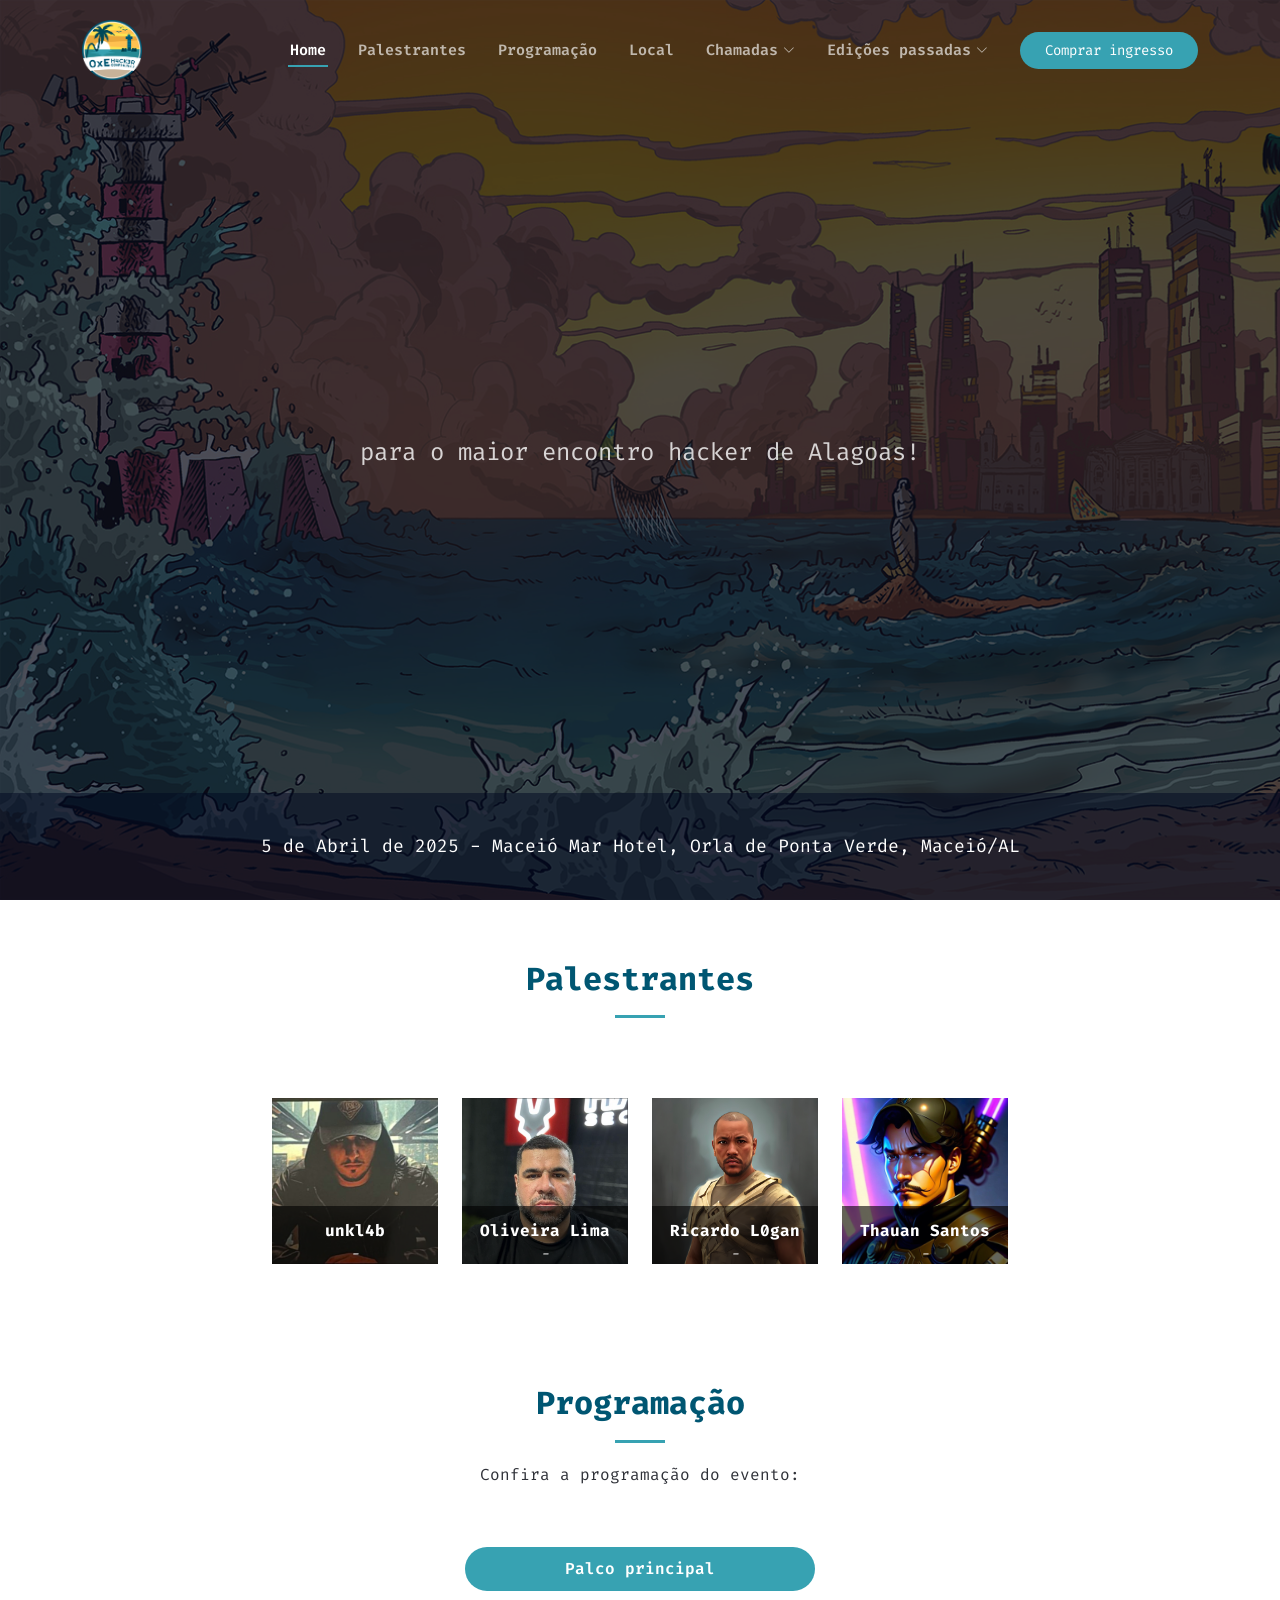
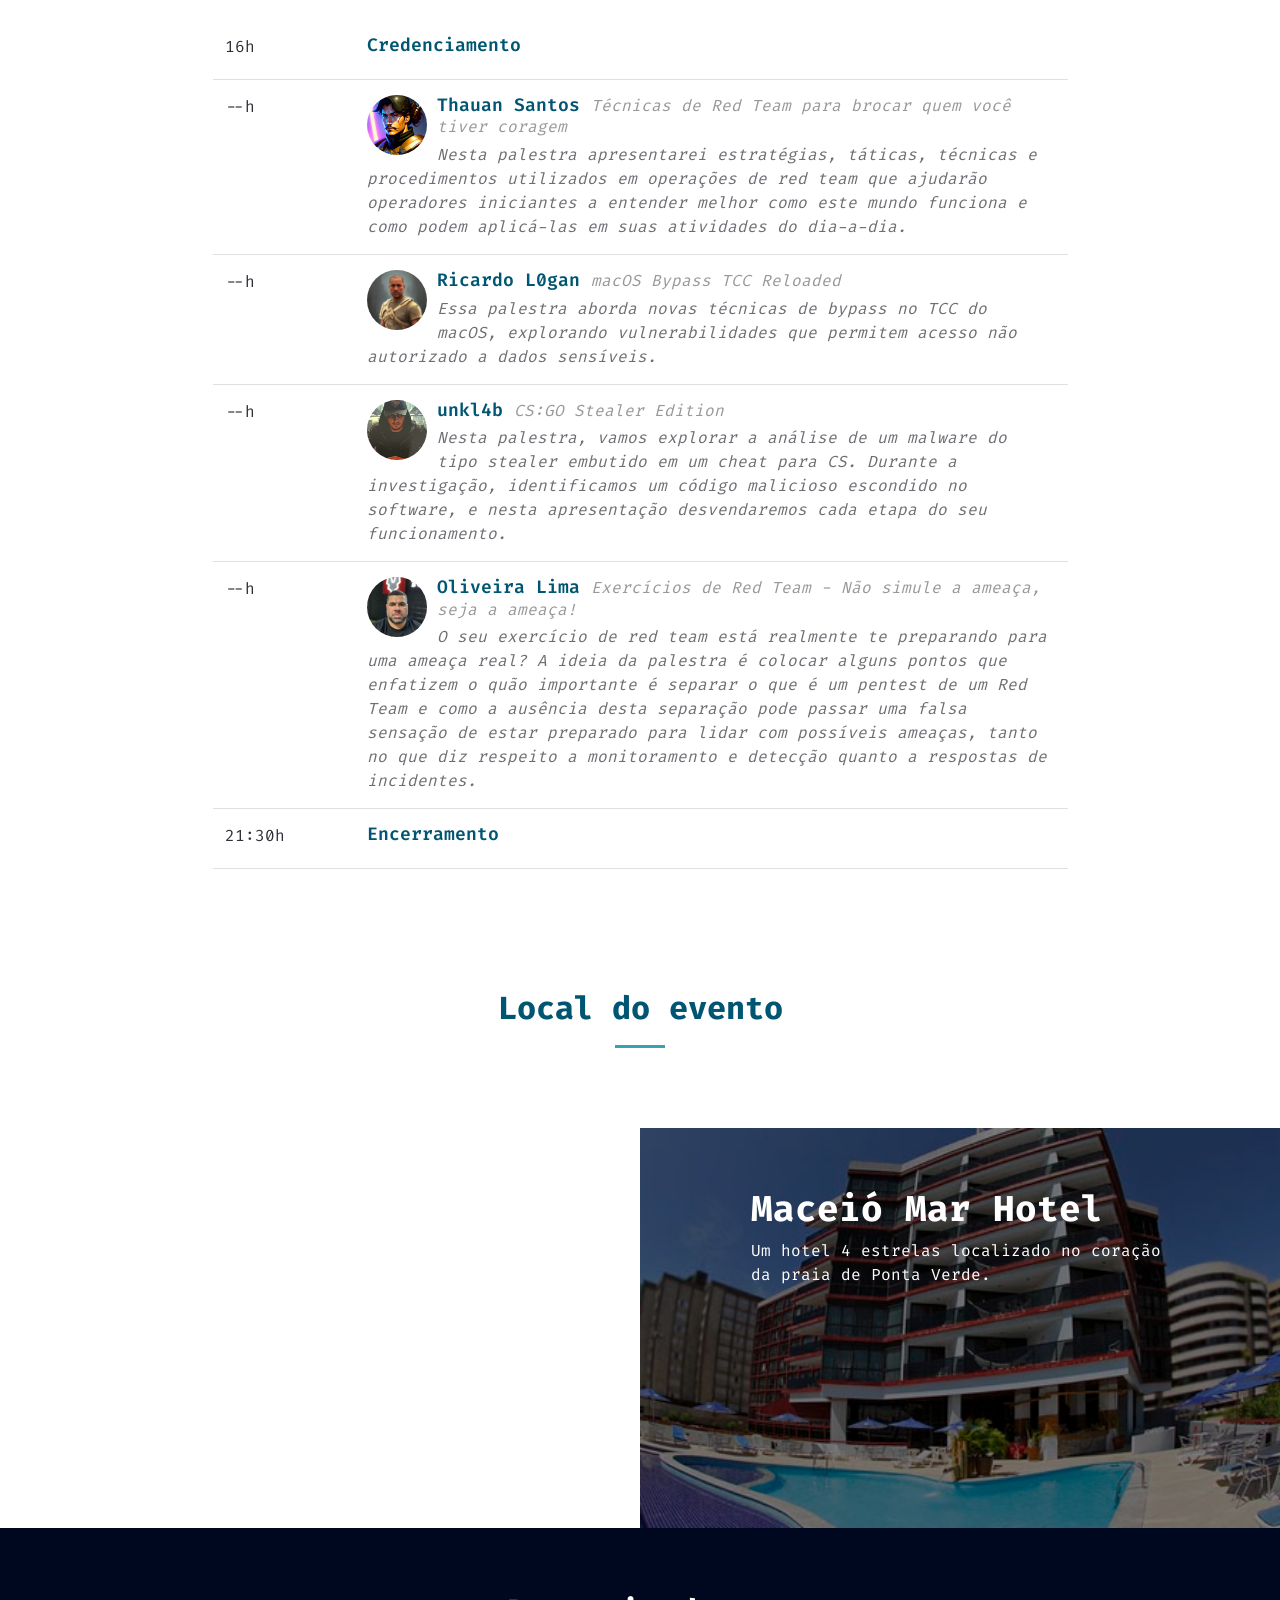
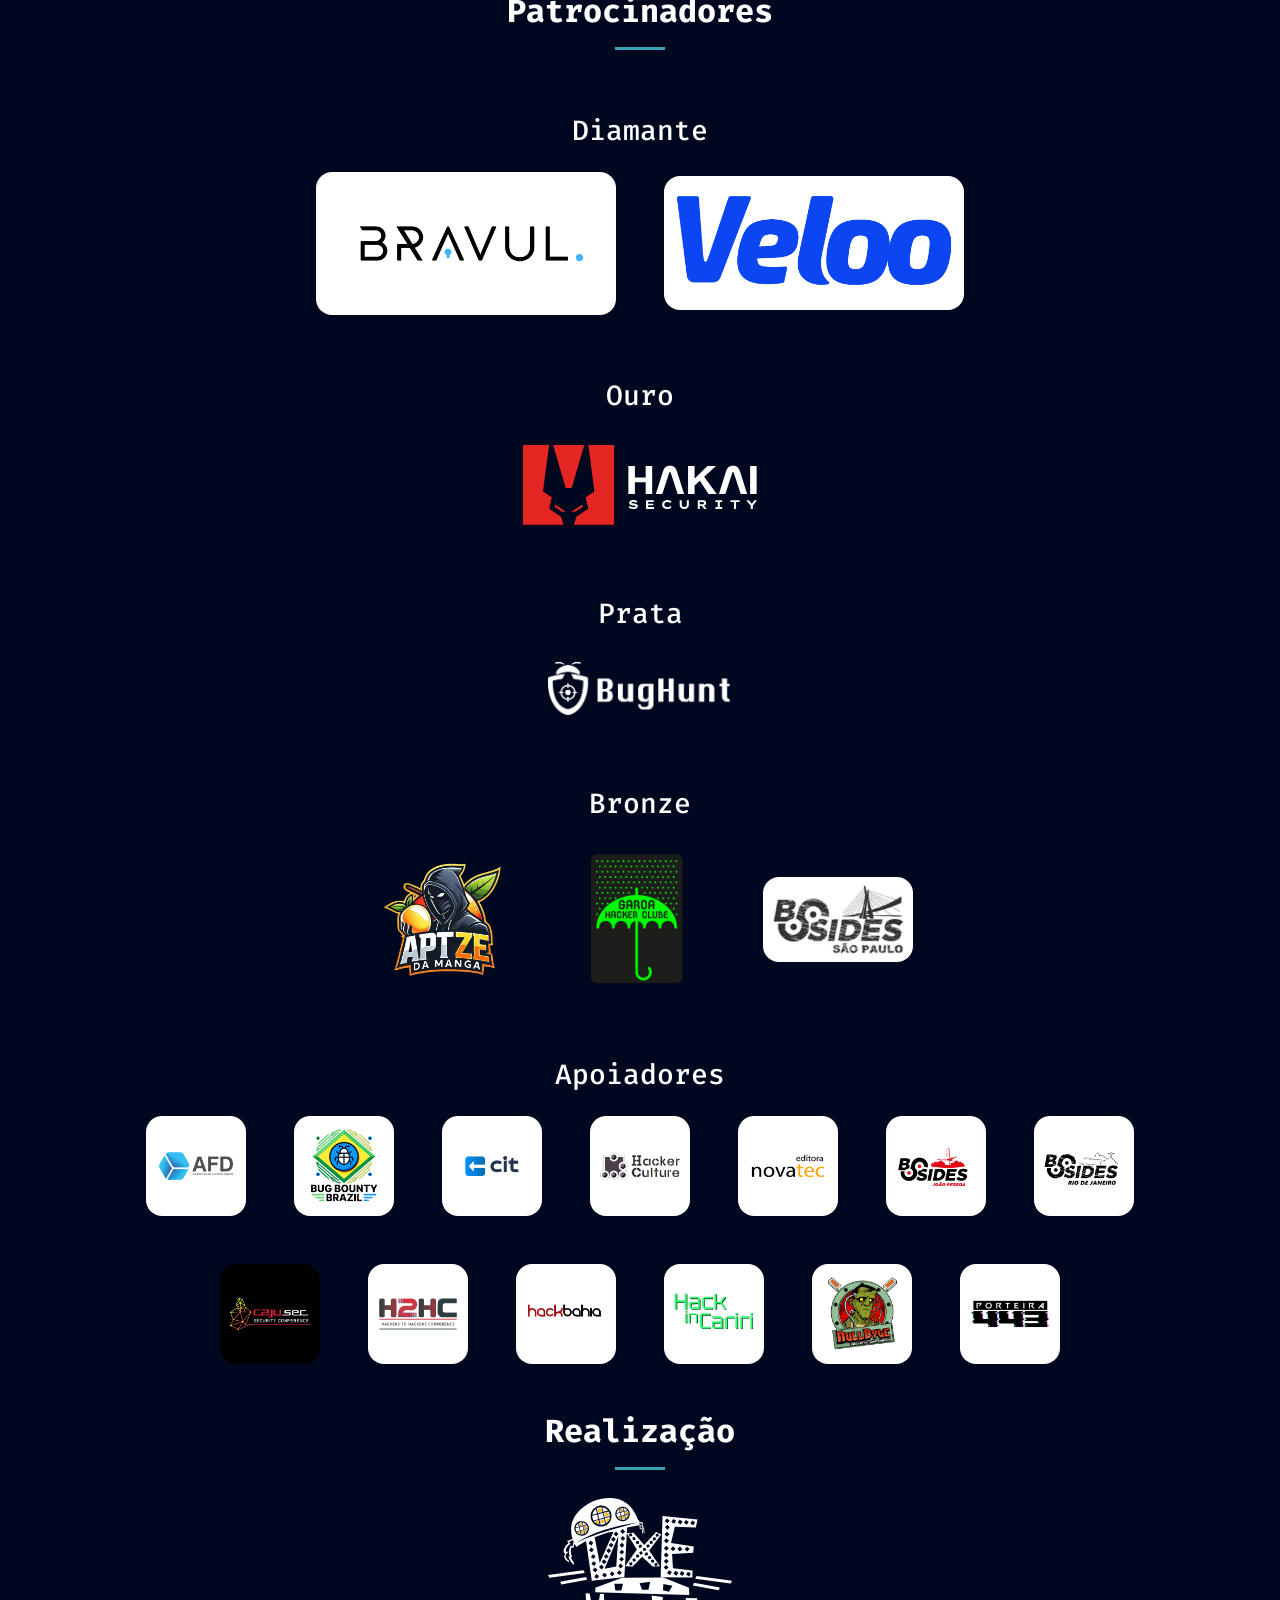
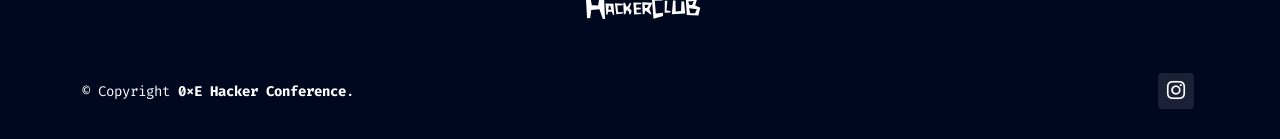
==== index.html @ 92c0b76b "feat: update the menu" ====
<!DOCTYPE html>
<html lang="pt-BR">

<head>
    <meta charset="utf-8">
    <meta content="width=device-width, initial-scale=1.0" name="viewport">
    <title>0xE Hacker Conference 2025</title>
    <meta content="" name="description">
    <meta content="" name="keywords">

    <!-- Favicons -->
    <link href="assets/img/favicon.png" rel="icon">
    <link href="assets/img/apple-touch-icon.png" rel="apple-touch-icon">

    <link rel=“canonical” href=”https://conference.oxehc.com.br”/>

    <!-- Fonts -->
    <link href="https://fonts.googleapis.com" rel="preconnect">
    <link crossorigin href="https://fonts.gstatic.com" rel="preconnect">
    <link href="https://fonts.googleapis.com/css2?family=Roboto:ital,wght@0,100;0,300;0,400;0,500;0,700;0,900;1,100;1,300;1,400;1,500;1,700;1,900&family=Raleway:ital,wght@0,100;0,200;0,300;0,400;0,500;0,600;0,700;0,800;0,900;1,100;1,200;1,300;1,400;1,500;1,600;1,700;1,800;1,900&display=swap"
          rel="stylesheet">
    <link href="https://fonts.googleapis.com/css2?family=Fira+Code:wght@300..700&display=swap" rel="stylesheet">
    <link href="https://fonts.googleapis.com/css2?family=Righteous&display=swap" rel="stylesheet">

    <!-- Vendor CSS Files -->
    <link href="assets/vendor/bootstrap/css/bootstrap.min.css" rel="stylesheet">
    <link href="assets/vendor/bootstrap-icons/bootstrap-icons.css" rel="stylesheet">
    <link href="assets/vendor/aos/aos.css" rel="stylesheet">
    <link href="assets/vendor/glightbox/css/glightbox.min.css" rel="stylesheet">
    <link href="assets/vendor/swiper/swiper-bundle.min.css" rel="stylesheet">

    <!-- Main CSS File -->
    <link href="assets/css/main.css" rel="stylesheet">

    <!-- =======================================================
    * Template Name: TheEvent
    * Template URL: https://bootstrapmade.com/theevent-conference-event-bootstrap-template/
    * Updated: Aug 07 2024 with Bootstrap v5.3.3
    * Author: BootstrapMade.com
    * License: https://bootstrapmade.com/license/
    ======================================================== -->
</head>

<body class="index-page">

<header class="header d-flex align-items-center fixed-top" id="header">
    <div class="container-fluid container-xl position-relative d-flex align-items-center">

        <a class="logo d-flex align-items-center me-auto" href="index.html">
            <img alt="" src="assets/img/logo.png">
        </a>

        <nav class="navmenu" id="navmenu">
            <ul>
                <li><a class="active" href="#hero">Home<br></a></li>
                <li><a href="#speakers">Palestrantes</a></li>
                <li><a href="#schedule">Programação</a></li>
                <li><a href="#venue">Local</a></li>
                <li class="dropdown"><a href="#"><span>Chamadas</span> <i
                        class="bi bi-chevron-down toggle-dropdown"></i></a>
                    <ul>
                        <li>
                            <a href="https://forms.gle/HYjn6iT8aHg524qW7"
                               target="_blank">Caravanas</a></li>
                        <li class="text-decoration-line-through pointer-events-none">
                            <a href="#" target="_blank">Palestrantes</a></li>
                            <li class="text-decoration-line-through pointer-events-none">
                            <a href="#" target="_blank">Voluntários</a></li>
                    </ul>
                </li>
                <li class="dropdown"><a href="#"><span>Edições passadas</span> <i
                        class="bi bi-chevron-down toggle-dropdown"></i></a>
                    <ul>
                        <li>
                            <a href="https://drive.google.com/drive/folders/1DRBBaPpsEELlF-LZq5kZN3yxxXD1RkIR?usp=sharing"
                               target="_blank">2024</a></li>
                    </ul>
                </li>
            </ul>
            <i class="mobile-nav-toggle d-xl-none bi bi-list"></i>
        </nav>

        <a class="cta-btn d-block" href="https://bit.ly/oxehconf25">Comprar ingresso</a>
    </div>
</header>

<main class="main">

    <!-- Hero Section -->
    <section class="hero section dark-background" id="hero">

        <img alt="" data-aos="fade-in" src="assets/img/hero-bg.jpg">

        <div class="container d-flex flex-column align-items-center text-center mt-auto">
            <h2 data-aos="fade-up" data-aos-delay="100" id="myCountdown"></h2>
            <p data-aos="fade-up" data-aos-delay="200">para o maior encontro hacker de Alagoas!</p>
        </div>

        <div class="about-info mt-auto position-relative">
            <div class="container position-relative">
                <p>5 de Abril de 2025 - Maceió Mar Hotel, Orla de Ponta Verde, Maceió/AL</p>
            </div>
        </div>

    </section><!-- /Hero Section -->


    <!-- Speakers Section -->
    <section class="speakers section" id="speakers">

        <!-- Section Title -->
        <div class="container section-title" data-aos="fade-up">
            <h2>Palestrantes<br></h2>

        </div><!-- End Section Title -->

        <div class="container">

            <div class="row gy-4 justify-content-center">

                <div class="col-xl-2 col-lg-4 col-6" data-aos="fade-up" data-aos-delay="100">
                    <div class="member">
                        <img alt="" class="img-fluid" src="assets/img/speakers/danilo.jpeg">
                        <div class="member-info">
                            <div class="member-info-content">
                                <h4>unkl4b</h4>
                                                                <span>-</span>
                                <span>-</span>
                            </div>
                            <div class="social">
                                <!--                  <a href=""><i class="bi bi-twitter-x"></i></a>-->
                                <!--                  <a href=""><i class="bi bi-facebook"></i></a>-->
<!--                                <a href="https://www.instagram.com/ricardol0gan" target="_blank"><i-->
<!--                                        class="bi bi-instagram"></i></a>-->
<!--                                <a href="https://www.linkedin.com/in/l0gan" target="_blank"><i-->
<!--                                        class="bi bi-linkedin"></i></a>-->
                            </div>
                        </div>
                    </div>
                </div><!-- End Team Member -->

                <div class="col-xl-2 col-lg-4 col-6" data-aos="fade-up" data-aos-delay="100">
                    <div class="member">
                        <img alt="" class="img-fluid" src="assets/img/speakers/oliveira.png">
                        <div class="member-info">
                            <div class="member-info-content">
                                <h4>Oliveira Lima</h4>
                                <span>-</span>
                                <span>-</span>
                            </div>
                            <div class="social">
                                <!--                  <a href=""><i class="bi bi-twitter-x"></i></a>-->
                                <!--                  <a href=""><i class="bi bi-facebook"></i></a>-->
                                <!--                                <a href="https://www.instagram.com/ricardol0gan" target="_blank"><i-->
                                <!--                                        class="bi bi-instagram"></i></a>-->
                                <!--                                <a href="https://www.linkedin.com/in/l0gan" target="_blank"><i-->
                                <!--                                        class="bi bi-linkedin"></i></a>-->
                            </div>
                        </div>
                    </div>
                </div><!-- End Team Member -->

                <div class="col-xl-2 col-lg-4 col-6" data-aos="fade-up" data-aos-delay="100">
                    <div class="member">
                        <img alt="" class="img-fluid" src="assets/img/speakers/logan.JPG">
                        <div class="member-info">
                            <div class="member-info-content">
                                <h4>Ricardo L0gan</h4>
                                <span>-</span>
                                <span>-</span>
                                <!--                                <span>Pesquisador de segurança com ampla experiência em redes corporativas e entusiasta em pesquisa de malware, pentest e engenharia reversa. Nos últimos anos, tenho me concentrado em pesquisas sobre vulnerabilidades e malware no ambiente macOS.</span>-->
                            </div>
                            <div class="social">
                                <!--                  <a href=""><i class="bi bi-twitter-x"></i></a>-->
                                <!--                  <a href=""><i class="bi bi-facebook"></i></a>-->
<!--                                <a href="https://www.instagram.com/ricardol0gan" target="_blank"><i-->
<!--                                        class="bi bi-instagram"></i></a>-->
<!--                                <a href="https://www.linkedin.com/in/l0gan" target="_blank"><i-->
<!--                                        class="bi bi-linkedin"></i></a>-->
                            </div>
                        </div>
                    </div>
                </div><!-- End Team Member -->

                <div class="col-xl-2 col-lg-4 col-6" data-aos="fade-up" data-aos-delay="100">
                    <div class="member">
                        <img alt="" class="img-fluid" src="assets/img/speakers/thauan.jpg">
                        <div class="member-info">
                            <div class="member-info-content">
                                <h4>Thauan Santos</h4>
                                <span>-</span>
                                <span>-</span>
                            </div>
                            <div class="social">
                                <!--                  <a href=""><i class="bi bi-twitter-x"></i></a>-->
                                <!--                  <a href=""><i class="bi bi-facebook"></i></a>-->
                                <!--                  <a href=""><i class="bi bi-instagram"></i></a>-->
                                <!--                                <a href="#"><i class="bi bi-linkedin"></i></a>-->
                            </div>
                        </div>
                    </div>
                </div><!-- End Team Member -->
            </div>

        </div>

    </section><!-- /Speakers Section -->

    <!-- Schedule Section -->
    <section class="schedule section" id="schedule">

        <!-- Section Title -->
        <div class="container section-title" data-aos="fade-up">
            <h2>Programação<br></h2>
            <p>Confira a programação do evento:</p>
        </div><!-- End Section Title -->

        <div class="container">

            <ul class="nav nav-tabs" data-aos="fade-up" data-aos-delay="100" role="tablist">
                <li class="nav-item">
                    <a class="nav-link active" data-bs-toggle="tab" href="#day-1" role="tab">Palco principal</a>
                </li>
            </ul>

            <div class="tab-content row justify-content-center" data-aos="fade-up" data-aos-delay="200">
                <!-- Schdule Day 1 -->
                <div class="col-lg-9 tab-pane fade show active" id="day-1" role="tabpanel">

                    <div class="row schedule-item">
                        <div class="col-md-2">
                            <time>16h</time>
                        </div>
                        <div class="col-md-10">
                            <h4>Credenciamento</h4>
                            <!--                <p>Fugit voluptas iusto maiores temporibus autem numquam magnam.</p>-->
                        </div>
                    </div>

                    <div class="row schedule-item">
                        <div class="col-md-2">
                            <time>--h</time>
                        </div>
                        <div class="col-md-10">
                            <div class="speaker">
                                <img alt="" src="assets/img/speakers/thauan.jpg">
                            </div>
                            <h4>Thauan Santos <span>Técnicas de Red Team para brocar quem você tiver coragem</span></h4>
                            <p>Nesta palestra apresentarei estratégias, táticas, técnicas e procedimentos utilizados em
                                operações de red team que ajudarão operadores iniciantes a entender melhor como este
                                mundo funciona e como podem aplicá-las em suas atividades do dia-a-dia.
                            </p>
                        </div>
                    </div>


                    <div class="row schedule-item">
                        <div class="col-md-2">
                            <time>--h</time>
                        </div>
                        <div class="col-md-10">
                            <div class="speaker">
                                <img alt="" src="assets/img/speakers/logan.JPG">
                            </div>
                            <h4>Ricardo L0gan <span>macOS Bypass TCC Reloaded</span></h4>
                            <p>Essa palestra aborda novas técnicas de bypass no TCC do macOS, explorando
                                vulnerabilidades que permitem acesso não autorizado a dados sensíveis.
                            </p>
                        </div>
                    </div>

                    <div class="row schedule-item">
                        <div class="col-md-2">
                            <time>--h</time>
                        </div>
                        <div class="col-md-10">
                            <div class="speaker">
                                <img alt="" src="assets/img/speakers/danilo.jpeg">
                            </div>
                            <h4>unkl4b <span>CS:GO Stealer Edition</span></h4>
                            <p>Nesta palestra, vamos explorar a análise de um malware do tipo stealer embutido em um cheat para CS. Durante a investigação, identificamos um código malicioso escondido no software, e nesta apresentação desvendaremos cada etapa do seu funcionamento.
                            </p>
                        </div>
                    </div>

                    <div class="row schedule-item">
                        <div class="col-md-2">
                            <time>--h</time>
                        </div>
                        <div class="col-md-10">
                            <div class="speaker">
                                <img alt="" src="assets/img/speakers/oliveira.png">
                            </div>
                            <h4>Oliveira Lima <span>Exercícios de Red Team - Não simule a ameaça, seja a ameaça! </span></h4>
                            <p>O seu exercício de red team está realmente te preparando para uma ameaça real? A ideia da palestra é colocar alguns pontos que enfatizem o quão importante é separar o que é um pentest de um Red Team e como a ausência desta separação pode passar uma falsa sensação de estar preparado para lidar com possíveis ameaças, tanto no que diz respeito a monitoramento e detecção quanto a respostas de incidentes.
                            </p>
                        </div>
                    </div>

                    <div class="row schedule-item">
                        <div class="col-md-2">
                            <time>21:30h</time>
                        </div>
                        <div class="col-md-10">
                            <h4>Encerramento</h4>
                            <!--                <p>Fugit voluptas iusto maiores temporibus autem numquam magnam.</p>-->
                        </div>
                    </div>


                </div><!-- End Schdule Day 1 -->
            </div>

        </div>
    </section><!-- /Schedule Section -->

    <!-- Venue Section -->
    <section class="venue section pb-0" id="venue">

        <!-- Section Title -->
        <div class="container section-title" data-aos="fade-up">
            <h2>Local do evento<br></h2>
            <!--            <p>Confira o local do evento:</p>-->
        </div><!-- End Section Title -->

        <div class="container-fluid" data-aos="fade-up">

            <div class="row g-0">
                <div class="col-lg-6 venue-map">
                    <iframe allowfullscreen=""
                            frameborder="0"
                            src="https://maps.google.com/maps?width=100%25&amp;height=600&amp;hl=en&amp;q=macei%C3%B3%20mar%20hotel+(Macei%C3%B3%20Mar%20Hotel)&amp;t=&amp;z=17&amp;ie=UTF8&amp;iwloc=B&amp;output=embed"
                            style="border:0"></iframe>

                </div>
                <div class="col-lg-6 venue-info">
                    <div class="row justify-content-center">
                        <div class="col-11 col-lg-8 position-relative">
                            <h3>Maceió Mar Hotel</h3>
                            <p>Um hotel 4 estrelas localizado no coração da praia de Ponta Verde.</p>
                        </div>
                    </div>
                </div>
            </div>

        </div>

    </section><!-- /Venue Section -->


    <!-- Sponsors Section -->
    <section class="sponsors section dark-background" id="sponsors">
        <div class="container section-title mb-0 mt-5 pb-0" data-aos="fade-up">
            <h2>Patrocinadores</h2>
        </div>

        <div class="diamond">
            <div class="mb-3 mt-5 pt-3 d-flex justify-content-center" data-aos="fade-up">
                <h3>Diamante</h3>
            </div>

            <div class="container" data-aos="fade-up" data-aos-delay="100">
                <div class="row g-0 d-flex justify-content-center clients-wrap">
                    <div class="col-12 client-logo flex gap-5 flex-wrap">
                        <img alt="" class="img-fluid bg-white rounded-4" src="assets/img/partners/bravul.png">
                        <img alt="" class="img-fluid bg-white rounded-4" src="assets/img/partners/veloo.png">
                    </div>
                </div>
            </div>
        </div>

        <div class="gold">
            <div class="mb-3 mt-5 pt-3 d-flex justify-content-center" data-aos="fade-up">
                <h3>Ouro</h3>
            </div>

            <div class="container" data-aos="fade-up" data-aos-delay="100">
                <div class="row g-0 d-flex justify-content-center clients-wrap">
                    <div class="col-xl-3 col-md-4 client-logo">
                        <img alt="" class="img-fluid" src="assets/img/partners/hakai.svg">
                    </div>
                </div>
            </div>
        </div>

        <div class="silver">
            <div class="mb-3 mt-5 pt-3 d-flex justify-content-center" data-aos="fade-up">
                <h3>Prata</h3>
            </div>

            <div class="container" data-aos="fade-up" data-aos-delay="100">
                <div class="row g-0 d-flex justify-content-center clients-wrap">
                    <div class="col-xl-3 col-md-4 client-logo">
                        <img alt="" class="img-fluid" src="assets/img/partners/bughunt.png">
                    </div>
                </div>
            </div>
        </div>

        <div class="bronze">
            <div class="mb-3 mt-5 pt-3 d-flex justify-content-center" data-aos="fade-up">
                <h3>Bronze</h3>
            </div>

            <div class="container" data-aos="fade-up" data-aos-delay="100">
                <div class="row g-0 d-flex justify-content-center clients-wrap">
                    <div class="col-12 client-logo flex gap-5 flex-wrap">
                        <img alt="" class="img-fluid" src="assets/img/partners/apt.png">
                        <img alt="" class="img-fluid" src="assets/img/partners/garoa.png">
                        <img alt="" class="img-fluid bg-white rounded-4 p-3r" src="assets/img/partners/bsidessp.png">
                    </div>
                </div>
            </div>


        </div>

        <div class="supporters">
            <div class="mb-3 mt-5 pt-3 d-flex justify-content-center" data-aos="fade-up">
                <h3>Apoiadores</h3>
            </div>

            <div class="container" data-aos="fade-up" data-aos-delay="100">
                <div class="row g-0 d-flex justify-content-center clients-wrap">
                    <div class="col-12 client-logo flex gap-5 flex-wrap">
                        <img alt="" class="img-fluid" src="assets/img/partners/afd.png">
                        <img alt="" class="img-fluid" src="assets/img/partners/bbb.png">
                        <img alt="" class="img-fluid" src="assets/img/partners/cit.png">
                        <img alt="" class="img-fluid" src="assets/img/partners/hacker-culture.png">
                        <img alt="" class="img-fluid" src="assets/img/partners/novatec.png">
                        <img alt="" class="img-fluid" src="assets/img/partners/bsidesjp.png">
                        <img alt="" class="img-fluid" src="assets/img/partners/bsidesrj.png">
                        <img alt="" class="img-fluid bg-black" src="assets/img/partners/cajusec.png">
                        <img alt="" class="img-fluid" src="assets/img/partners/h2hc.png">
                        <img alt="" class="img-fluid" src="assets/img/partners/hackbahia.png">
                        <img alt="" class="img-fluid" src="assets/img/partners/hic.png">
                        <img alt="" class="img-fluid" src="assets/img/partners/nullbyte.png">
                        <img alt="" class="img-fluid" src="assets/img/partners/porteira.png">
                    </div>
                </div>
            </div>


        </div>


        <div class="container section-title mb-0 mt-5 pb-0" data-aos="fade-up">
            <h2>Realização</h2>
        </div>

        <div class="container" data-aos="fade-up" data-aos-delay="100">
            <div class="row g-0 d-flex justify-content-center clients-wrap">
                <div class="col-xl-3 col-md-4 client-logo">
                    <img class="img-fluid" src="assets/img/partners/oxe.svg" width="200px">
                </div><!-- End Client Item -->
            </div>
        </div>

    </section><!-- /Sponsors Section -->

</main>

<footer class="footer dark-background" id="footer">
    <div class="copyright text-center">
        <div class="container d-flex flex-column flex-lg-row justify-content-center justify-content-lg-between align-items-center">

            <div class="d-flex flex-column align-items-center align-items-lg-start">
                <div>
                    © Copyright <strong><span>0xE Hacker Conference</span></strong>.
                </div>
                <!--                <div class="credits">-->
                <!--                    Designed by <a href="https://bootstrapmade.com/">BootstrapMade</a>-->
                <!--                </div>-->
            </div>

            <div class="social-links order-first order-lg-last mb-3 mb-lg-0">
                <a href="https://instagram.com/0xehackerconference"><i class="bi bi-instagram"></i></a>
            </div>

        </div>
    </div>

</footer>

<!-- Scroll Top -->
<a class="scroll-top d-flex align-items-center justify-content-center" href="#" id="scroll-top"><i
        class="bi bi-arrow-up-short"></i></a>

<!-- Preloader -->
<div id="preloader"></div>

<!-- Vendor JS Files -->
<script src="assets/vendor/bootstrap/js/bootstrap.bundle.min.js"></script>
<script src="assets/vendor/aos/aos.js"></script>
<script src="assets/vendor/glightbox/js/glightbox.min.js"></script>
<script src="assets/vendor/swiper/swiper-bundle.min.js"></script>
<script src="assets/vendor/countdown/simplyCountdown.umd.js"></script>

<!-- Main JS File -->
<script src="assets/js/main.js"></script>
<script>
    simplyCountdown("#myCountdown", {
        year: 2025,
        month: 4,
        day: 5,
        hours: 16,
        inline: true,
        removeZeroUnits: true,
        words: {
            days: {root: 'dia', lambda: (root, n) => n > 1 ? root + 's' : root},
            hours: {root: 'hora', lambda: (root, n) => n > 1 ? root + 's' : root},
            minutes: {root: 'minuto', lambda: (root, n) => n > 1 ? root + 's' : root},
            seconds: {root: 'segundo', lambda: (root, n) => n > 1 ? root + 's' : root}
        }
    });
</script>

</body>

</html>
---- assets/css/main.css ----
/**
* Template Name: TheEvent
* Template URL: https://bootstrapmade.com/theevent-conference-event-bootstrap-template/
* Updated: Aug 07 2024 with Bootstrap v5.3.3
* Author: BootstrapMade.com
* License: https://bootstrapmade.com/license/
*/
/*--------------------------------------------------------------
# Font & Color Variables
# Help: https://bootstrapmade.com/color-system/
--------------------------------------------------------------*/
/* Fonts */
:root {
    --default-font: "Fira Code", serif;
    --heading-font: "Fira Code", serif;
    --nav-font: "Fira Code", serif;
}

/* Global Colors - The following color variables are used throughout the website. Updating them here will change the color scheme of the entire website */
:root {
    --background-color: #ffffff; /* Background color for the entire website, including individual sections */
    --default-color: #2f3138; /* Default color used for the majority of the text content across the entire website */
    --heading-color: #005672; /* Color for headings, subheadings and title throughout the website */
    --accent-color: #37A2B2; /* Accent color that represents your brand on the website. It's used for buttons, links, and other elements that need to stand out */
    --surface-color: #ffffff; /* The surface color is used as a background of boxed elements within sections, such as cards, icon boxes, or other elements that require a visual separation from the global background. */
    --contrast-color: #ffffff; /* Contrast color for text, ensuring readability against backgrounds of accent, heading, or default colors. */
}

/* Nav Menu Colors - The following color variables are used specifically for the navigation menu. They are separate from the global colors to allow for more customization options */
:root {
    --nav-color: rgba(255, 255, 255, 0.65); /* The default color of the main navmenu links */
    --nav-hover-color: #ffffff; /* Applied to main navmenu links when they are hovered over or active */
    --nav-mobile-background-color: #ffffff; /* Used as the background color for mobile navigation menu */
    --nav-dropdown-background-color: #ffffff; /* Used as the background color for dropdown items that appear when hovering over primary navigation items */
    --nav-dropdown-color: #212529; /* Used for navigation links of the dropdown items in the navigation menu. */
    --nav-dropdown-hover-color: #37A2B2; /* Similar to --nav-hover-color, this color is applied to dropdown navigation links when they are hovered over. */
}

/* Color Presets - These classes override global colors when applied to any section or element, providing reuse of the sam color scheme. */

.light-background {
    --background-color: #f2f2f3;
    --surface-color: #ffffff;
}

.dark-background {
    --background-color: #000820;
    --default-color: #ffffff;
    --heading-color: #ffffff;
    --surface-color: #001553;
    --contrast-color: #ffffff;
}

/* Smooth scroll */
:root {
    scroll-behavior: smooth;
}

/*--------------------------------------------------------------
# General Styling & Shared Classes
--------------------------------------------------------------*/
body {
    color: var(--default-color);
    background-color: var(--background-color);
    font-family: var(--default-font);
}

a {
    color: var(--accent-color);
    text-decoration: none;
    transition: 0.3s;
}

a:hover {
    color: color-mix(in srgb, var(--accent-color), transparent 25%);
    text-decoration: none;
}

h1,
h2,
h3,
h4,
h5,
h6 {
    color: var(--heading-color);
    font-family: var(--heading-font);
}

/* Pulsating Play Button
------------------------------*/
.pulsating-play-btn {
    width: 94px;
    height: 94px;
    background: radial-gradient(var(--accent-color) 50%, color-mix(in srgb, var(--accent-color), transparent 75%) 52%);
    border-radius: 50%;
    display: block;
    position: relative;
    overflow: hidden;
}

.pulsating-play-btn:before {
    content: "";
    position: absolute;
    width: 120px;
    height: 120px;
    animation-delay: 0s;
    animation: pulsate-play-btn 2s;
    animation-direction: forwards;
    animation-iteration-count: infinite;
    animation-timing-function: steps;
    opacity: 1;
    border-radius: 50%;
    border: 5px solid color-mix(in srgb, var(--accent-color), transparent 30%);
    top: -15%;
    left: -15%;
    background: rgba(198, 16, 0, 0);
}

.pulsating-play-btn:after {
    content: "";
    position: absolute;
    left: 50%;
    top: 50%;
    transform: translateX(-40%) translateY(-50%);
    width: 0;
    height: 0;
    border-top: 10px solid transparent;
    border-bottom: 10px solid transparent;
    border-left: 15px solid #fff;
    z-index: 100;
    transition: all 400ms cubic-bezier(0.55, 0.055, 0.675, 0.19);
}

.pulsating-play-btn:hover:before {
    content: "";
    position: absolute;
    left: 50%;
    top: 50%;
    transform: translateX(-40%) translateY(-50%);
    width: 0;
    height: 0;
    border: none;
    border-top: 10px solid transparent;
    border-bottom: 10px solid transparent;
    border-left: 15px solid #fff;
    z-index: 200;
    animation: none;
    border-radius: 0;
}

.pulsating-play-btn:hover:after {
    border-left: 15px solid var(--accent-color);
    transform: scale(20);
}

@keyframes pulsate-play-btn {
    0% {
        transform: scale(0.6, 0.6);
        opacity: 1;
    }

    100% {
        transform: scale(1, 1);
        opacity: 0;
    }
}

/* PHP Email Form Messages
------------------------------*/
.php-email-form .error-message {
    display: none;
    background: #df1529;
    color: #ffffff;
    text-align: left;
    padding: 15px;
    margin-bottom: 24px;
    font-weight: 600;
}

.php-email-form .sent-message {
    display: none;
    color: #ffffff;
    background: #059652;
    text-align: center;
    padding: 15px;
    margin-bottom: 24px;
    font-weight: 600;
}

.php-email-form .loading {
    display: none;
    background: var(--surface-color);
    text-align: center;
    padding: 15px;
    margin-bottom: 24px;
}

.php-email-form .loading:before {
    content: "";
    display: inline-block;
    border-radius: 50%;
    width: 24px;
    height: 24px;
    margin: 0 10px -6px 0;
    border: 3px solid var(--accent-color);
    border-top-color: var(--surface-color);
    animation: php-email-form-loading 1s linear infinite;
}

@keyframes php-email-form-loading {
    0% {
        transform: rotate(0deg);
    }

    100% {
        transform: rotate(360deg);
    }
}

/*--------------------------------------------------------------
# Global Header
--------------------------------------------------------------*/
.header {
    --background-color: rgba(0, 0, 0, 0);
    --heading-color: #ffffff;
    color: var(--default-color);
    background-color: var(--background-color);
    padding: 20px 0;
    transition: all 0.5s;
    z-index: 997;
}

.header .logo {
    line-height: 1;
}

.header .logo img {
    max-height: 60px;
    margin-right: 16px;
}

.header .logo h1 {
    font-size: 30px;
    margin: 0;
    font-weight: 700;
    color: var(--heading-color);
}

.header .cta-btn,
.header .cta-btn:focus {
    color: var(--contrast-color);
    background: var(--accent-color);
    font-size: 14px;
    padding: 8px 25px;
    margin: 0 0 0 30px;
    border-radius: 50px;
    transition: 0.3s;
}

.header .cta-btn:hover,
.header .cta-btn:focus:hover {
    color: var(--contrast-color);
    background: color-mix(in srgb, var(--accent-color), transparent 15%);
}

@media (max-width: 1200px) {
    .header .btn-getstarted {
        order: 2;
        margin: 0 15px 0 0;
        padding: 6px 15px;
    }

    .header .navmenu {
        order: 3;
    }

    .header .cta-btn,
    .header .cta-btn:focus {
        margin: 0;
    }
}

@media (max-width: 768px) {
    .header .logo img {
        max-height: 50px;
    }
}

.scrolled .header {
    box-shadow: 0px 0 18px rgba(0, 0, 0, 0.1);
}

/* Global Header on Scroll
------------------------------*/
.scrolled .header {
    --background-color: rgba(1, 8, 33, 0.85);
}

/*--------------------------------------------------------------
# Navigation Menu
--------------------------------------------------------------*/
/* Desktop Navigation */
@media (min-width: 1200px) {
    .navmenu {
        padding: 0;
    }

    .navmenu ul {
        margin: 0;
        padding: 0;
        display: flex;
        list-style: none;
        align-items: center;
    }

    .navmenu li {
        position: relative;
    }

    .navmenu > ul > li {
        white-space: nowrap;
        padding: 15px 14px;
    }

    .navmenu > ul > li:last-child {
        padding-right: 0;
    }

    .navmenu a,
    .navmenu a:focus {
        color: var(--nav-color);
        font-size: 15px;
        padding: 0 2px;
        font-family: var(--nav-font);
        font-weight: 600;
        display: flex;
        align-items: center;
        justify-content: space-between;
        white-space: nowrap;
        transition: 0.3s;
        position: relative;
    }

    .navmenu a i,
    .navmenu a:focus i {
        font-size: 12px;
        line-height: 0;
        margin-left: 5px;
        transition: 0.3s;
    }

    .navmenu > ul > li > a:before {
        content: "";
        position: absolute;
        height: 2px;
        bottom: -6px;
        left: 0;
        background-color: var(--accent-color);
        visibility: hidden;
        width: 0px;
        transition: all 0.3s ease-in-out 0s;
    }

    .navmenu a:hover:before,
    .navmenu li:hover > a:before,
    .navmenu .active:before {
        visibility: visible;
        width: 100%;
    }

    .navmenu li:hover > a,
    .navmenu .active,
    .navmenu .active:focus {
        color: var(--nav-hover-color);
    }

    .navmenu .dropdown ul {
        margin: 0;
        padding: 10px 0;
        background: var(--nav-dropdown-background-color);
        display: block;
        position: absolute;
        visibility: hidden;
        left: 14px;
        top: 130%;
        opacity: 0;
        transition: 0.3s;
        border-radius: 4px;
        z-index: 99;
        box-shadow: 0px 0px 30px rgba(0, 0, 0, 0.1);
    }

    .navmenu .dropdown ul li {
        min-width: 200px;
    }

    .navmenu .dropdown ul a {
        padding: 10px 20px;
        font-size: 15px;
        text-transform: none;
        color: var(--nav-dropdown-color);
    }

    .navmenu .dropdown ul a i {
        font-size: 12px;
    }

    .navmenu .dropdown ul a:hover,
    .navmenu .dropdown ul .active:hover,
    .navmenu .dropdown ul li:hover > a {
        color: var(--nav-dropdown-hover-color);
    }

    .navmenu .dropdown:hover > ul {
        opacity: 1;
        top: 100%;
        visibility: visible;
    }

    .navmenu .dropdown .dropdown ul {
        top: 0;
        left: -90%;
        visibility: hidden;
    }

    .navmenu .dropdown .dropdown:hover > ul {
        opacity: 1;
        top: 0;
        left: -100%;
        visibility: visible;
    }
}

/* Mobile Navigation */
@media (max-width: 1199px) {
    .mobile-nav-toggle {
        color: var(--nav-color);
        font-size: 28px;
        line-height: 0;
        margin-left: 32px;
        margin-right: 10px;
        cursor: pointer;
        transition: color 0.3s;
    }

    .navmenu {
        padding: 0;
        z-index: 9997;
    }

    .navmenu ul {
        display: none;
        list-style: none;
        position: absolute;
        inset: 60px 20px 20px 20px;
        padding: 10px 0;
        margin: 0;
        border-radius: 6px;
        background-color: var(--nav-dropdown-background-color);
        border: 1px solid color-mix(in srgb, var(--default-color), transparent 90%);
        box-shadow: none;
        overflow-y: auto;
        transition: 0.3s;
        z-index: 9998;
    }

    .navmenu a,
    .navmenu a:focus {
        color: var(--nav-dropdown-color);
        padding: 10px 20px;
        font-family: var(--nav-font);
        font-size: 17px;
        font-weight: 500;
        display: flex;
        align-items: center;
        justify-content: space-between;
        white-space: nowrap;
        transition: 0.3s;
    }

    .navmenu a i,
    .navmenu a:focus i {
        font-size: 12px;
        line-height: 0;
        margin-left: 5px;
        width: 30px;
        height: 30px;
        display: flex;
        align-items: center;
        justify-content: center;
        border-radius: 50%;
        transition: 0.3s;
        background-color: color-mix(in srgb, var(--accent-color), transparent 90%);
    }

    .navmenu a i:hover,
    .navmenu a:focus i:hover {
        background-color: var(--accent-color);
        color: var(--contrast-color);
    }

    .navmenu a:hover,
    .navmenu .active,
    .navmenu .active:focus {
        color: var(--nav-dropdown-hover-color);
    }

    .navmenu .active i,
    .navmenu .active:focus i {
        background-color: var(--accent-color);
        color: var(--contrast-color);
        transform: rotate(180deg);
    }

    .navmenu .dropdown ul {
        position: static;
        display: none;
        z-index: 99;
        padding: 10px 0;
        margin: 10px 20px;
        background-color: var(--nav-dropdown-background-color);
        transition: all 0.5s ease-in-out;
    }

    .navmenu .dropdown ul ul {
        background-color: rgba(33, 37, 41, 0.1);
    }

    .navmenu .dropdown > .dropdown-active {
        display: block;
        background-color: rgba(33, 37, 41, 0.03);
    }

    .mobile-nav-active {
        overflow: hidden;
    }

    .mobile-nav-active .mobile-nav-toggle {
        color: #fff;
        position: absolute;
        font-size: 32px;
        top: 15px;
        right: 15px;
        margin-right: 0;
        z-index: 9999;
    }

    .mobile-nav-active .navmenu {
        position: fixed;
        overflow: hidden;
        inset: 0;
        background: rgba(33, 37, 41, 0.8);
        transition: 0.3s;
    }

    .mobile-nav-active .navmenu > ul {
        display: block;
    }
}

/*--------------------------------------------------------------
# Global Footer
--------------------------------------------------------------*/
.footer {
    color: var(--default-color);
    background-color: var(--background-color);
    font-size: 14px;
    position: relative;
}

.footer .footer-top {
    background-color: color-mix(in srgb, var(--background-color), white 5%);
    padding-top: 50px;
}

.footer .footer-about .logo {
    line-height: 1;
    margin-bottom: 25px;
}

.footer .footer-about .logo img {
    max-height: 40px;
    margin-right: 6px;
}

.footer .footer-about .logo span {
    color: var(--heading-color);
    font-family: var(--heading-font);
    font-size: 26px;
    font-weight: 700;
    letter-spacing: 1px;
}

.footer .footer-about p {
    font-size: 14px;
    font-family: var(--heading-font);
}

.footer h4 {
    font-size: 16px;
    font-weight: 600;
    position: relative;
    padding-bottom: 12px;
    margin-bottom: 15px;
}

.footer h4::after {
    content: "";
    position: absolute;
    display: block;
    width: 20px;
    height: 2px;
    background: var(--accent-color);
    bottom: 0;
    left: 0;
}

.footer .footer-links {
    margin-bottom: 30px;
}

.footer .footer-links ul {
    list-style: none;
    padding: 0;
    margin: 0;
}

.footer .footer-links ul i {
    padding-right: 2px;
    font-size: 12px;
    line-height: 0;
}

.footer .footer-links ul li {
    padding: 10px 0;
    display: flex;
    align-items: center;
}

.footer .footer-links ul li:first-child {
    padding-top: 0;
}

.footer .footer-links ul a {
    color: color-mix(in srgb, var(--default-color), transparent 30%);
    display: inline-block;
    line-height: 1;
}

.footer .footer-links ul a:hover {
    color: var(--accent-color);
}

.footer .footer-contact p {
    margin-bottom: 5px;
}

.footer .copyright {
    padding: 30px 0;
}

.footer .copyright p {
    margin-bottom: 0;
}

.footer .credits {
    margin-top: 5px;
    font-size: 13px;
}

.footer .social-links a {
    font-size: 18px;
    display: inline-block;
    background: color-mix(in srgb, var(--default-color), transparent 90%);
    color: var(--contrast-color);
    line-height: 1;
    padding: 8px 0;
    margin-right: 4px;
    border-radius: 4px;
    text-align: center;
    width: 36px;
    height: 36px;
    transition: 0.3s;
}

.footer .social-links a:hover {
    background: var(--accent-color);
    text-decoration: none;
}

/*--------------------------------------------------------------
# Preloader
--------------------------------------------------------------*/
#preloader {
    position: fixed;
    inset: 0;
    z-index: 999999;
    overflow: hidden;
    background: var(--background-color);
    transition: all 0.6s ease-out;
}

#preloader:before {
    content: "";
    position: fixed;
    top: calc(50% - 30px);
    left: calc(50% - 30px);
    border: 6px solid #ffffff;
    border-color: var(--accent-color) transparent var(--accent-color) transparent;
    border-radius: 50%;
    width: 60px;
    height: 60px;
    animation: animate-preloader 1.5s linear infinite;
}

@keyframes animate-preloader {
    0% {
        transform: rotate(0deg);
    }

    100% {
        transform: rotate(360deg);
    }
}

/*--------------------------------------------------------------
# Scroll Top Button
--------------------------------------------------------------*/
.scroll-top {
    position: fixed;
    visibility: hidden;
    opacity: 0;
    right: 15px;
    bottom: -15px;
    z-index: 99999;
    background-color: var(--accent-color);
    width: 44px;
    height: 44px;
    border-radius: 50px;
    transition: all 0.4s;
}

.scroll-top i {
    font-size: 24px;
    color: var(--contrast-color);
    line-height: 0;
}

.scroll-top:hover {
    background-color: color-mix(in srgb, var(--accent-color), transparent 20%);
    color: var(--contrast-color);
}

.scroll-top.active {
    visibility: visible;
    opacity: 1;
    bottom: 15px;
}

/*--------------------------------------------------------------
# Disable aos animation delay on mobile devices
--------------------------------------------------------------*/
@media screen and (max-width: 768px) {
    [data-aos-delay] {
        transition-delay: 0 !important;
    }
}

/*--------------------------------------------------------------
# Global Page Titles & Breadcrumbs
--------------------------------------------------------------*/
.page-title {
    --background-color: #000000;
    --heading-color: var(--contrast-color);
    --default-color: var(--contrast-color);
    color: var(--default-color);
    background-color: var(--background-color);
    background-size: cover;
    background-position: center;
    background-repeat: no-repeat;
    padding: 160px 0 80px 0;
    text-align: center;
    position: relative;
}

.page-title:before {
    content: "";
    background-color: color-mix(in srgb, var(--background-color), transparent 50%);
    position: absolute;
    inset: 0;
}

.page-title h1 {
    font-size: 42px;
    font-weight: 700;
    margin-bottom: 10px;
}

.page-title .breadcrumbs ol {
    display: flex;
    flex-wrap: wrap;
    list-style: none;
    justify-content: center;
    padding: 0;
    margin: 0;
    font-size: 16px;
    font-weight: 400;
}

.page-title .breadcrumbs ol li + li {
    padding-left: 10px;
}

.page-title .breadcrumbs ol li + li::before {
    content: "/";
    display: inline-block;
    padding-right: 10px;
    color: color-mix(in srgb, var(--default-color), transparent 50%);
}

/*--------------------------------------------------------------
# Global Sections
--------------------------------------------------------------*/
section,
.section {
    color: var(--default-color);
    background-color: var(--background-color);
    padding: 60px 0;
    scroll-margin-top: 92px;
    overflow: clip;
}

@media (max-width: 1199px) {

    section,
    .section {
        scroll-margin-top: 76px;
    }
}

/*--------------------------------------------------------------
# Global Section Titles
--------------------------------------------------------------*/
.section-title {
    text-align: center;
    padding-bottom: 60px;
    position: relative;
}

.section-title h2 {
    font-size: 32px;
    font-weight: 700;
    margin-bottom: 20px;
    padding-bottom: 20px;
    position: relative;
}

.section-title h2:after {
    content: "";
    position: absolute;
    display: block;
    width: 50px;
    height: 3px;
    background: var(--accent-color);
    left: 0;
    right: 0;
    bottom: 0;
    margin: auto;
}

@media screen and (max-width: 768px) {
    .section-title h2 {
        font-size: 24px;
    }
}

.section-title p {
    margin-bottom: 0;
}

/*--------------------------------------------------------------
# Hero Section
--------------------------------------------------------------*/
.hero {
    width: 100%;
    min-height: 100dvh;
    position: relative;
    padding: 100px 0 0 0;
    display: flex;
    align-items: center;
    justify-content: center;
    flex-direction: column;
}

.hero h2 {
    font-family: "Righteous", serif;
    text-transform: uppercase;
}

.hero img {
    position: absolute;
    object-position: left;
    inset: 0;
    display: block;
    width: 100%;
    height: 100%;
    object-fit: cover;
    z-index: 1;
}

.hero:before {
    content: "";
    background: color-mix(in srgb, var(--background-color), transparent 30%);
    position: absolute;
    inset: 0;
    z-index: 2;
}

.hero .container {
    position: relative;
    z-index: 3;
}

.hero h2 {
    margin: 0;
    font-size: 48px;
    font-weight: 700;
}

.hero h2 span {
    color: #fff;
}

.hero p {
    color: color-mix(in srgb, var(--default-color), transparent 20%);
    margin: 10px 0 0 0;
    width: 100%;
    font-size: 24px;
}

@media (max-width: 768px) {
    .hero h2 {
        font-size: 32px;
        line-height: 36px;
        max-width: 90%;
    }

    .hero p {
        font-size: 18px;
        line-height: 24px;
        max-width: 300px;
    }
}

.hero .about-info {
    overflow: hidden;
    position: relative;
    padding: 40px 0;
    z-index: 2;
    width: 100%;
}

.hero .about-info:before {
    content: "";
    background: color-mix(in srgb, var(--background-color), transparent 50%);
    position: absolute;
    bottom: 0;
    top: 0;
    left: 0;
    right: 0;
}

.hero .about-info h2 {
    font-size: 36px;
    font-weight: bold;
    margin-bottom: 10px;
    color: #fff;
}

.hero .about-info h3 {
    font-size: 18px;
    font-weight: bold;
    text-transform: uppercase;
    margin-bottom: 10px;
    color: #fff;
}

.hero .about-info p {
    font-size: 18px;
    text-align: center;
    margin: 0 auto;
    color: #fff;
}

@media (max-width: 576px) {
    .hero .about-info {
        padding: 20px 0;
    }

    .hero .about-info p {
        max-width: 90%;
        font-size: 16px;
    }
}

/*--------------------------------------------------------------
# Speakers Section
--------------------------------------------------------------*/
.speakers {
    --default-color: #ffffff;
}

.speakers .member {
    text-align: center;
    position: relative;
    overflow: hidden;
}

.speakers .member .member-info {
    position: absolute;
    padding: 15px 10px;
    inset: auto 0 -44px 0;
    background: rgba(0, 0, 0, 0.6);
    transition: 0.4s;
}

.speakers .member .member-info-content h4 {
    color: var(--contrast-color);
    font-weight: 700;
    margin-bottom: 4px;
    font-size: 16px;
}

.speakers .member .member-info-content h4 a {
    color: var(--contrast-color);
}

.speakers .member .member-info-content h4 a:hover {
    color: var(--accent-color);
}

.speakers .member .member-info-content span {
    font-style: italic;
    display: block;
    font-size: 13px;
}

.speakers .member .social {
    text-align: center;
    padding-top: 10px;
}

.speakers .member .social a {
    transition: color 0.3s;
    color: color-mix(in srgb, var(--default-color), transparent 30%);
    margin: 0 4px;
    display: inline-block;
}

.speakers .member .social a:hover {
    color: var(--default-color);
}

.speakers .member .social i {
    font-size: 18px;
    margin: 0 2px;
}

.speakers .member:hover .member-info {
    bottom: 0;
}

.speakers .member .img-fluid {
    aspect-ratio: 1;
    object-fit: cover;
}

/*--------------------------------------------------------------
# Schedule Section
--------------------------------------------------------------*/
.schedule {
    --background-color: color-mix(in srgb, var(--alt-background-color), transparent 95%);
}

.schedule .nav-tabs {
    text-align: center;
    margin: auto;
    display: block;
    border-bottom: 0;
    margin-bottom: 30px;
}

.schedule .nav-tabs li {
    display: inline-block;
    margin-bottom: 0;
}

.schedule .nav-tabs a {
    border: none;
    border-radius: 50px;
    font-weight: 600;
    background-color: var(--heading-color);
    color: var(--contrast-color);
    padding: 10px 100px;
}

@media (max-width: 991px) {
    .schedule .nav-tabs a {
        padding: 8px 60px;
    }
}

@media (max-width: 767px) {
    .schedule .nav-tabs a {
        padding: 8px 50px;
    }
}

@media (max-width: 480px) {
    .schedule .nav-tabs a {
        padding: 8px 30px;
    }
}

.schedule .nav-tabs a.active {
    background-color: var(--accent-color);
    color: var(--contrast-color);
}

.schedule .sub-heading {
    text-align: center;
    font-size: 18px;
    font-style: italic;
    margin: 0 auto 30px auto;
}

@media (min-width: 991px) {
    .schedule .sub-heading {
        width: 75%;
    }
}

.schedule .tab-pane {
    transition: ease-in-out 0.2s;
}

.schedule .schedule-item {
    border-bottom: 1px solid color-mix(in srgb, var(--default-color), transparent 85%);
    padding-top: 15px;
    padding-bottom: 15px;
    transition: background-color ease-in-out 0.3s;
}

.schedule .schedule-item time {
    padding-bottom: 5px;
    display: inline-block;
}

.schedule .schedule-item .speaker {
    width: 60px;
    height: 60px;
    overflow: hidden;
    border-radius: 50%;
    float: left;
    margin: 0 10px 10px 0;
}

.schedule .schedule-item .speaker img {
    height: 100%;
    transform: translateX(-50%);
    margin-left: 50%;
    transition: all ease-in-out 0.3s;
    aspect-ratio: 1;
    object-fit: cover;
}

.schedule .schedule-item h4 {
    font-size: 18px;
    font-weight: 600;
    margin-bottom: 5px;
}

.schedule .schedule-item h4 span {
    font-style: italic;
    color: color-mix(in srgb, var(--default-color), transparent 50%);
    font-weight: normal;
    font-size: 16px;
}

.schedule .schedule-item p {
    font-style: italic;
    color: color-mix(in srgb, var(--default-color), transparent 30%);
    margin-bottom: 0;
}

/*--------------------------------------------------------------
# Venue Section
--------------------------------------------------------------*/
.venue .container-fluid {
    margin: 0;
    padding: 0;
}

.venue .container-fluid div {
    height: 400px;
}

.venue .venue-map iframe {
    width: 100%;
    height: 100%;
    min-height: 300px;
}

.venue .venue-info {
    background: url("../img/mmo.jpg") top center no-repeat;
    background-size: cover;
    position: relative;
    padding-top: 60px;
    padding-bottom: 60px;
}

.venue .venue-info:before {
    content: "";
    background: rgba(0, 0, 0, 0.5);
    position: absolute;
    bottom: 0;
    top: 0;
    left: 0;
    right: 0;
}

.venue .venue-info h3 {
    font-size: 36px;
    font-weight: 700;
    color: var(--contrast-color);
}

@media (max-width: 574px) {
    .venue .venue-info h3 {
        font-size: 24px;
    }
}

.venue .venue-info p {
    color: var(--contrast-color);
    margin-bottom: 0;
}

.venue .venue-gallery-container {
    padding-right: 12px;
}

.venue .venue-gallery {
    overflow: hidden;
    border-right: 3px solid var(--background-color);
    border-bottom: 3px solid var(--background-color);
}

.venue .venue-gallery img {
    transition: all ease-in-out 0.4s;
}

.venue .venue-gallery:hover img {
    transform: scale(1.1);
}

/*--------------------------------------------------------------
# Hotels Section
--------------------------------------------------------------*/
.hotels .card {
    background-color: var(--surface-color);
    color: var(--default-color);
    border: 1px solid color-mix(in srgb, var(--default-color), transparent 85%);
    position: relative;
    border-radius: 0;
}

.hotels .card .card-img {
    overflow: hidden;
    margin-bottom: 15px;
    border-radius: 0;
}

.hotels .card .card-img img {
    transition: 0.3s ease-in-out;
}

.hotels .card h3 {
    font-weight: 600;
    font-size: 20px;
    margin-bottom: 5px;
    padding: 0 20px;
}

.hotels .card a {
    color: var(--heading-color);
    transition: 0.3;
}

.hotels .card a:hover {
    color: var(--accent-color);
}

.hotels .card .stars {
    padding: 0 20px;
    margin-bottom: 5px;
}

.hotels .card .stars i {
    color: #ffc107;
}

.hotels .card p {
    padding: 0 20px;
    margin-bottom: 20px;
    color: color-mix(in srgb, var(--default-color), transparent 40%);
    font-style: italic;
    font-size: 15px;
}

.hotels .card:hover .card-img img {
    transform: scale(1.1);
}

/*--------------------------------------------------------------
# Gallery Section
--------------------------------------------------------------*/
.gallery {
    overflow: hidden;
}

.gallery .swiper-wrapper {
    height: auto;
}

.gallery .swiper-pagination {
    margin-top: 20px;
    position: relative;
}

.gallery .swiper-pagination .swiper-pagination-bullet {
    background-color: var(--background-color);
    border: 1px solid var(--accent-color);
    width: 12px;
    height: 12px;
    opacity: 1;
}

.gallery .swiper-pagination .swiper-pagination-bullet-active {
    background-color: var(--accent-color);
}

.gallery .swiper-slide-active {
    text-align: center;
}

@media (min-width: 992px) {
    .gallery .swiper-wrapper {
        padding: 40px 0;
    }

    .gallery .swiper-slide-active {
        background: var(--background-color);
        border: 6px solid var(--accent-color);
        padding: 4px;
        z-index: 1;
        transform: scale(1.2);
        transition: none;
    }
}

/*--------------------------------------------------------------
# Sponsors Section
--------------------------------------------------------------*/

.sponsors {
    padding: 16px;
}

.sponsors .client-logo {
    display: flex;
    justify-content: center;
    align-items: center;
    overflow: hidden;
}

.sponsors .client-logo img {
    padding: 8px;
    max-width: 300px;
    transition: 0.3s;
}

.sponsors .diamond .client-logo img {
    width: 300px;
}

.sponsors .gold .client-logo img {
    width: 250px;
}

.sponsors .silver .client-logo img {
    width: 200px;
}

.sponsors .bronze .client-logo img {
    width: 150px;
}

.sponsors .supporters .client-logo img {
    width: 100px;
}

.sponsors .supporters .client-logo img {
    background: #fff;
    border-radius: 16px;
    height: 100px;
    object-fit: cover;
}

@media (max-width: 640px) {
    .sponsors .client-logo img {
        max-width: 200px;
    }

    .sponsors .diamond .client-logo img {
        width: 200px;
    }

    .sponsors .gold .client-logo img {
        width: 180px;
    }

    .sponsors .silver .client-logo img {
        width: 150px;
    }

    .sponsors .bronze .client-logo img {
        width: 100px;
    }

    .sponsors .supporters .client-logo img {
        width: 75px;
        height: 75px;
    }
}

/*--------------------------------------------------------------
# Faq Section
--------------------------------------------------------------*/
.faq .faq-container .faq-item {
    background-color: var(--surface-color);
    position: relative;
    padding: 20px;
    margin-bottom: 15px;
    border: 1px solid color-mix(in srgb, var(--default-color), transparent 85%);
    border-radius: 5px;
    overflow: hidden;
}

.faq .faq-container .faq-item:last-child {
    margin-bottom: 0;
}

.faq .faq-container .faq-item h3 {
    font-weight: 600;
    font-size: 16px;
    line-height: 24px;
    margin: 0 30px 0 0;
    transition: 0.3s;
    cursor: pointer;
    display: flex;
    align-items: center;
}

.faq .faq-container .faq-item h3 .num {
    color: var(--accent-color);
    padding-right: 5px;
}

.faq .faq-container .faq-item h3:hover {
    color: var(--accent-color);
}

.faq .faq-container .faq-item .faq-content {
    display: grid;
    grid-template-rows: 0fr;
    transition: 0.3s ease-in-out;
    visibility: hidden;
    opacity: 0;
}

.faq .faq-container .faq-item .faq-content p {
    margin-bottom: 0;
    overflow: hidden;
}

.faq .faq-container .faq-item .faq-toggle {
    position: absolute;
    top: 20px;
    right: 20px;
    font-size: 16px;
    line-height: 0;
    transition: 0.3s;
    cursor: pointer;
}

.faq .faq-container .faq-item .faq-toggle:hover {
    color: var(--accent-color);
}

.faq .faq-container .faq-active {
    background-color: color-mix(in srgb, var(--accent-color), transparent 97%);
    border-color: color-mix(in srgb, var(--accent-color), transparent 80%);
}

.faq .faq-container .faq-active h3 {
    color: var(--accent-color);
}

.faq .faq-container .faq-active .faq-content {
    grid-template-rows: 1fr;
    visibility: visible;
    opacity: 1;
    padding-top: 10px;
}

.faq .faq-container .faq-active .faq-toggle {
    transform: rotate(90deg);
    color: var(--accent-color);
}

/*--------------------------------------------------------------
# Buy Tickets Section
--------------------------------------------------------------*/
.buy-tickets .pricing-item {
    background-color: var(--surface-color);
    box-shadow: 0 3px 20px -2px rgba(0, 0, 0, 0.1);
    padding-bottom: 30px;
    position: relative;
}

.buy-tickets .pricing-item h3 {
    font-weight: 700;
    margin-bottom: 0;
    font-size: 24px;
}

.buy-tickets .pricing-item h4 {
    font-size: 48px;
    color: var(--accent-color);
    font-weight: 400;
    font-family: var(--heading-font);
    margin-bottom: 25px;
    text-align: center;
}

.buy-tickets .pricing-item h4 sup {
    font-size: 28px;
}

.buy-tickets .pricing-item h4 span {
    color: color-mix(in srgb, var(--default-color), transparent 60%);
    font-size: 18px;
}

.buy-tickets .pricing-item ul {
    padding: 20px 0;
    list-style: none;
    color: color-mix(in srgb, var(--default-color), transparent 40%);
    text-align: left;
    line-height: 20px;
}

.buy-tickets .pricing-item ul li {
    padding-top: 15px;
    display: flex;
    align-items: center;
}

.buy-tickets .pricing-item ul i {
    color: #059652;
    font-size: 24px;
    padding-right: 3px;
}

.buy-tickets .pricing-item ul .na {
    color: color-mix(in srgb, var(--default-color), transparent 60%);
}

.buy-tickets .pricing-item ul .na i {
    color: color-mix(in srgb, var(--default-color), transparent 60%);
}

.buy-tickets .pricing-item ul .na span {
    text-decoration: line-through;
}

.buy-tickets .buy-btn {
    color: var(--contrast-color);
    background-color: var(--accent-color);
    border: 2px solid var(--accent-color);
    display: inline-block;
    padding: 12px 40px;
    border-radius: 4px;
    transition: none;
    font-size: 16px;
    font-weight: 500;
    transition: 0.3s;
    font-family: var(--heading-font);
}

.buy-tickets .buy-btn:hover {
    background: color-mix(in srgb, var(--accent-color), transparent 20%);
}

.buy-tickets .featured {
    background: var(--accent-color);
}

.buy-tickets .featured h3,
.buy-tickets .featured h4,
.buy-tickets .featured h4 span,
.buy-tickets .featured ul,
.buy-tickets .featured ul .na,
.buy-tickets .featured ul i,
.buy-tickets .featured ul .na i {
    color: var(--contrast-color);
}

.buy-tickets .featured .buy-btn {
    background: var(--accent-color);
    color: var(--contrast-color);
    border-color: var(--contrast-color);
}

.buy-tickets .featured .buy-btn:hover {
    background: color-mix(in srgb, var(--accent-color) 90%, black 15%);
    color: var(--contrast-color);
}

/*--------------------------------------------------------------
# Contact Section
--------------------------------------------------------------*/
.contact .info-item {
    background-color: var(--surface-color);
    padding: 20px 0 30px 0;
    box-shadow: 0px 0px 20px rgba(0, 0, 0, 0.1);
}

.contact .info-item i {
    font-size: 20px;
    color: var(--accent-color);
    width: 56px;
    height: 56px;
    font-size: 24px;
    display: flex;
    justify-content: center;
    align-items: center;
    border-radius: 4px;
    transition: all 0.3s ease-in-out;
    border-radius: 50%;
    border: 2px dotted color-mix(in srgb, var(--accent-color), transparent 40%);
}

.contact .info-item h3 {
    font-size: 20px;
    font-size: 18px;
    font-weight: 700;
    margin: 10px 0;
}

.contact .info-item p {
    padding: 0;
    margin-bottom: 0;
    font-size: 14px;
}

.contact .php-email-form {
    background-color: var(--surface-color);
    height: 100%;
    padding: 30px;
    box-shadow: 0px 0px 20px rgba(0, 0, 0, 0.1);
}

@media (max-width: 575px) {
    .contact .php-email-form {
        padding: 20px;
    }
}

.contact .php-email-form input[type=text],
.contact .php-email-form input[type=email],
.contact .php-email-form textarea {
    font-size: 14px;
    padding: 10px 15px;
    box-shadow: none;
    border-radius: 0;
    color: var(--default-color);
    background-color: var(--surface-color);
    border-color: color-mix(in srgb, var(--default-color), transparent 80%);
}

.contact .php-email-form input[type=text]:focus,
.contact .php-email-form input[type=email]:focus,
.contact .php-email-form textarea:focus {
    border-color: var(--accent-color);
}

.contact .php-email-form input[type=text]::placeholder,
.contact .php-email-form input[type=email]::placeholder,
.contact .php-email-form textarea::placeholder {
    color: color-mix(in srgb, var(--default-color), transparent 70%);
}

.contact .php-email-form button[type=submit] {
    color: var(--contrast-color);
    background: var(--accent-color);
    border: 0;
    padding: 10px 30px;
    transition: 0.4s;
    border-radius: 50px;
}

.contact .php-email-form button[type=submit]:hover {
    background: color-mix(in srgb, var(--accent-color), transparent 20%);
}

/*--------------------------------------------------------------
# Events Section
--------------------------------------------------------------*/
.events .details h2 {
    font-size: 28px;
    font-weight: 700;
    margin-bottom: 10px;
}

.events .details .social {
    margin-bottom: 15px;
}

.events .details .social a {
    background: color-mix(in srgb, var(--default-color), transparent 92%);
    color: color-mix(in srgb, var(--default-color), transparent 30%);
    line-height: 1;
    display: inline-block;
    text-align: center;
    border-radius: 50%;
    width: 36px;
    height: 36px;
    display: inline-flex;
    align-items: center;
    justify-content: center;
}

.events .details .social a:hover {
    background: var(--accent-color);
    color: var(--contrast-color);
}

.events .details .social a i {
    font-size: 16px;
    line-height: 0;
}

.events .details p {
    color: color-mix(in srgb, var(--default-color), transparent 30%);
    font-size: 15px;
    margin-bottom: 10px;
}

/*--------------------------------------------------------------
# Starter Section Section
--------------------------------------------------------------*/
.starter-section {
    /* Add your styles here */
}
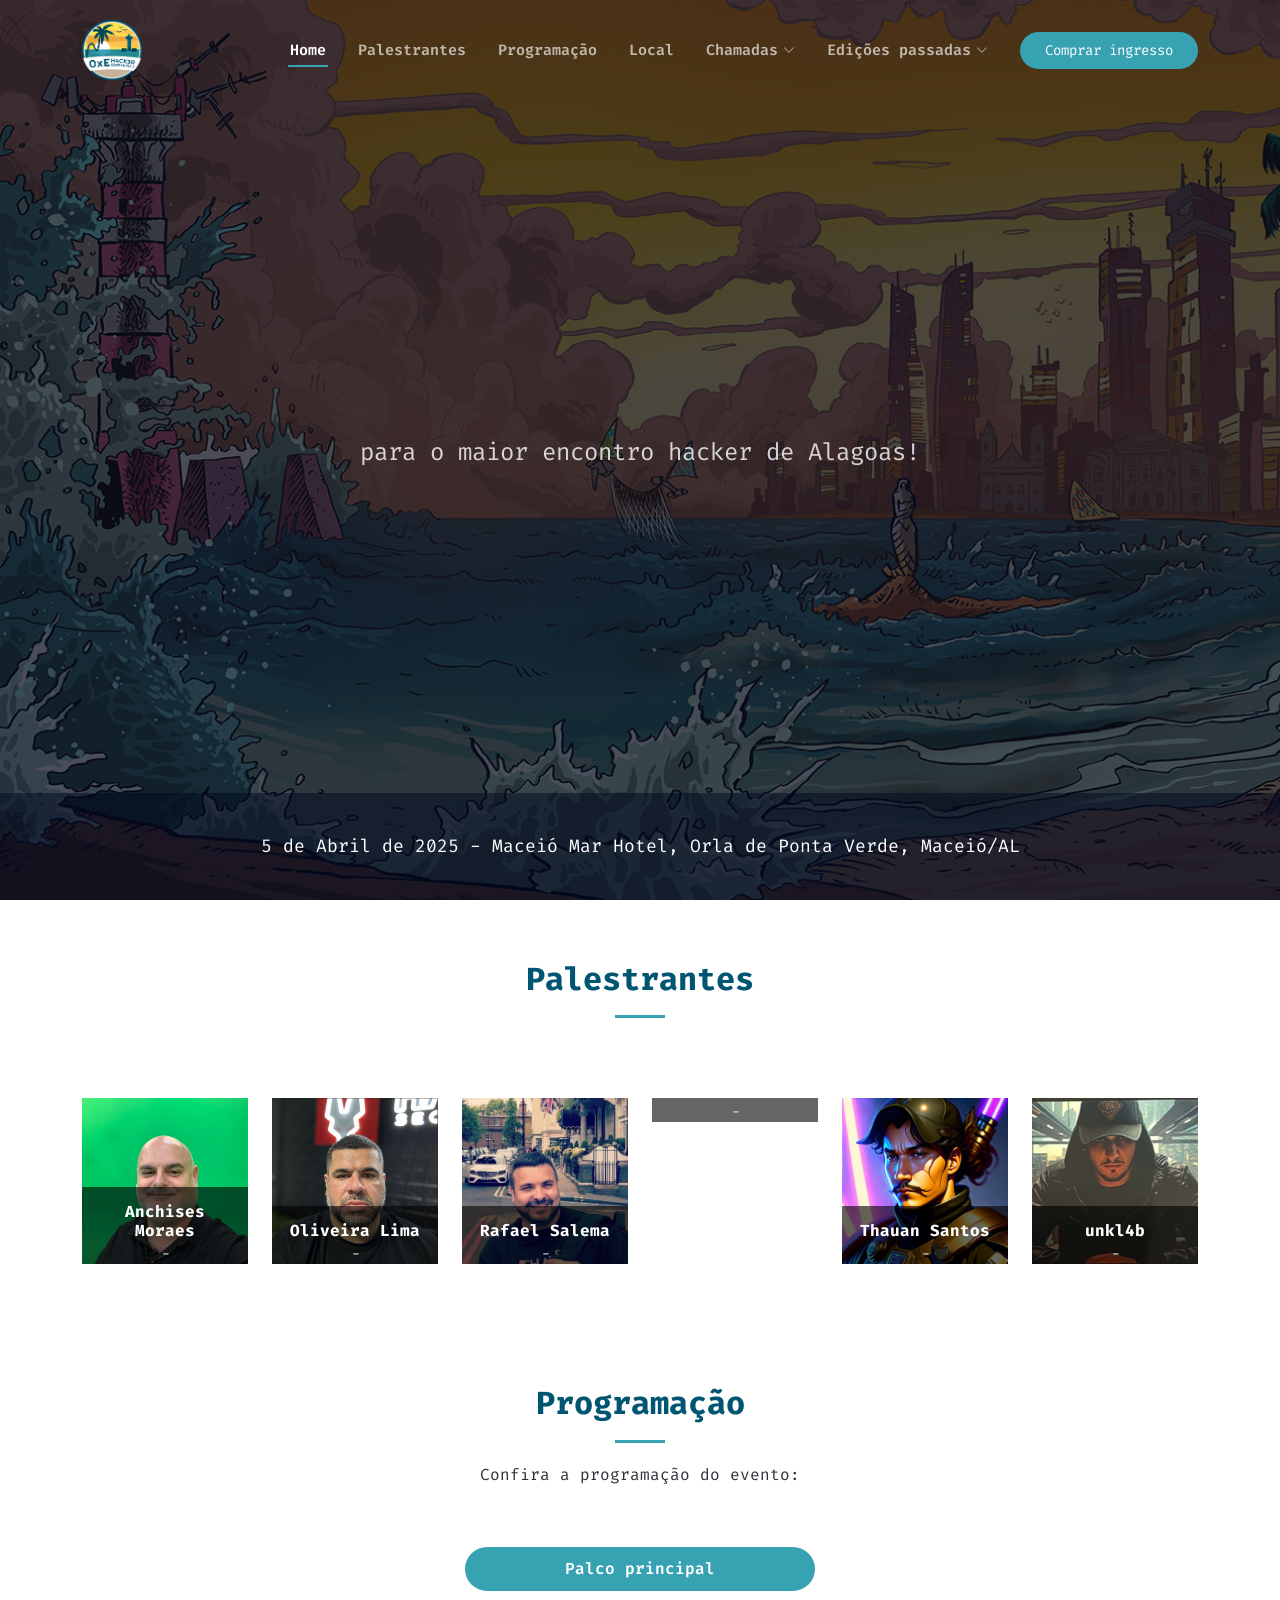
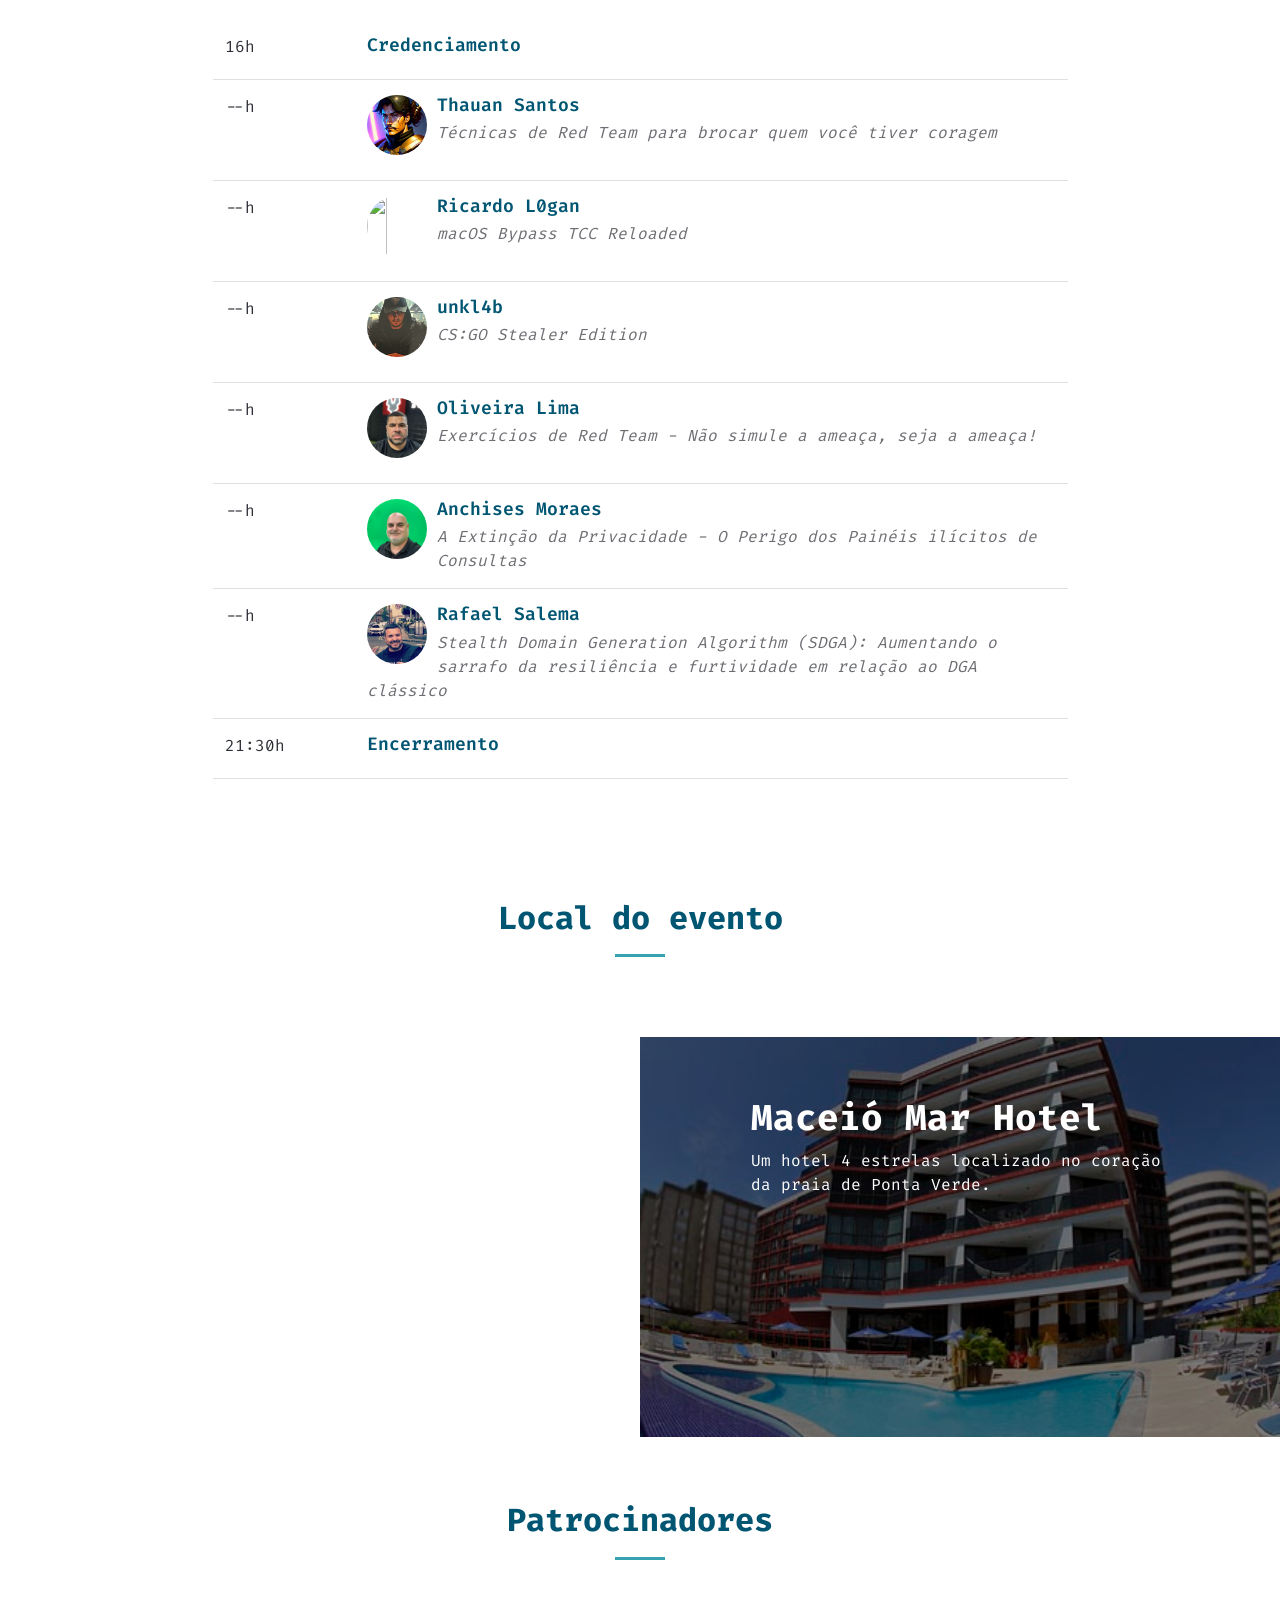
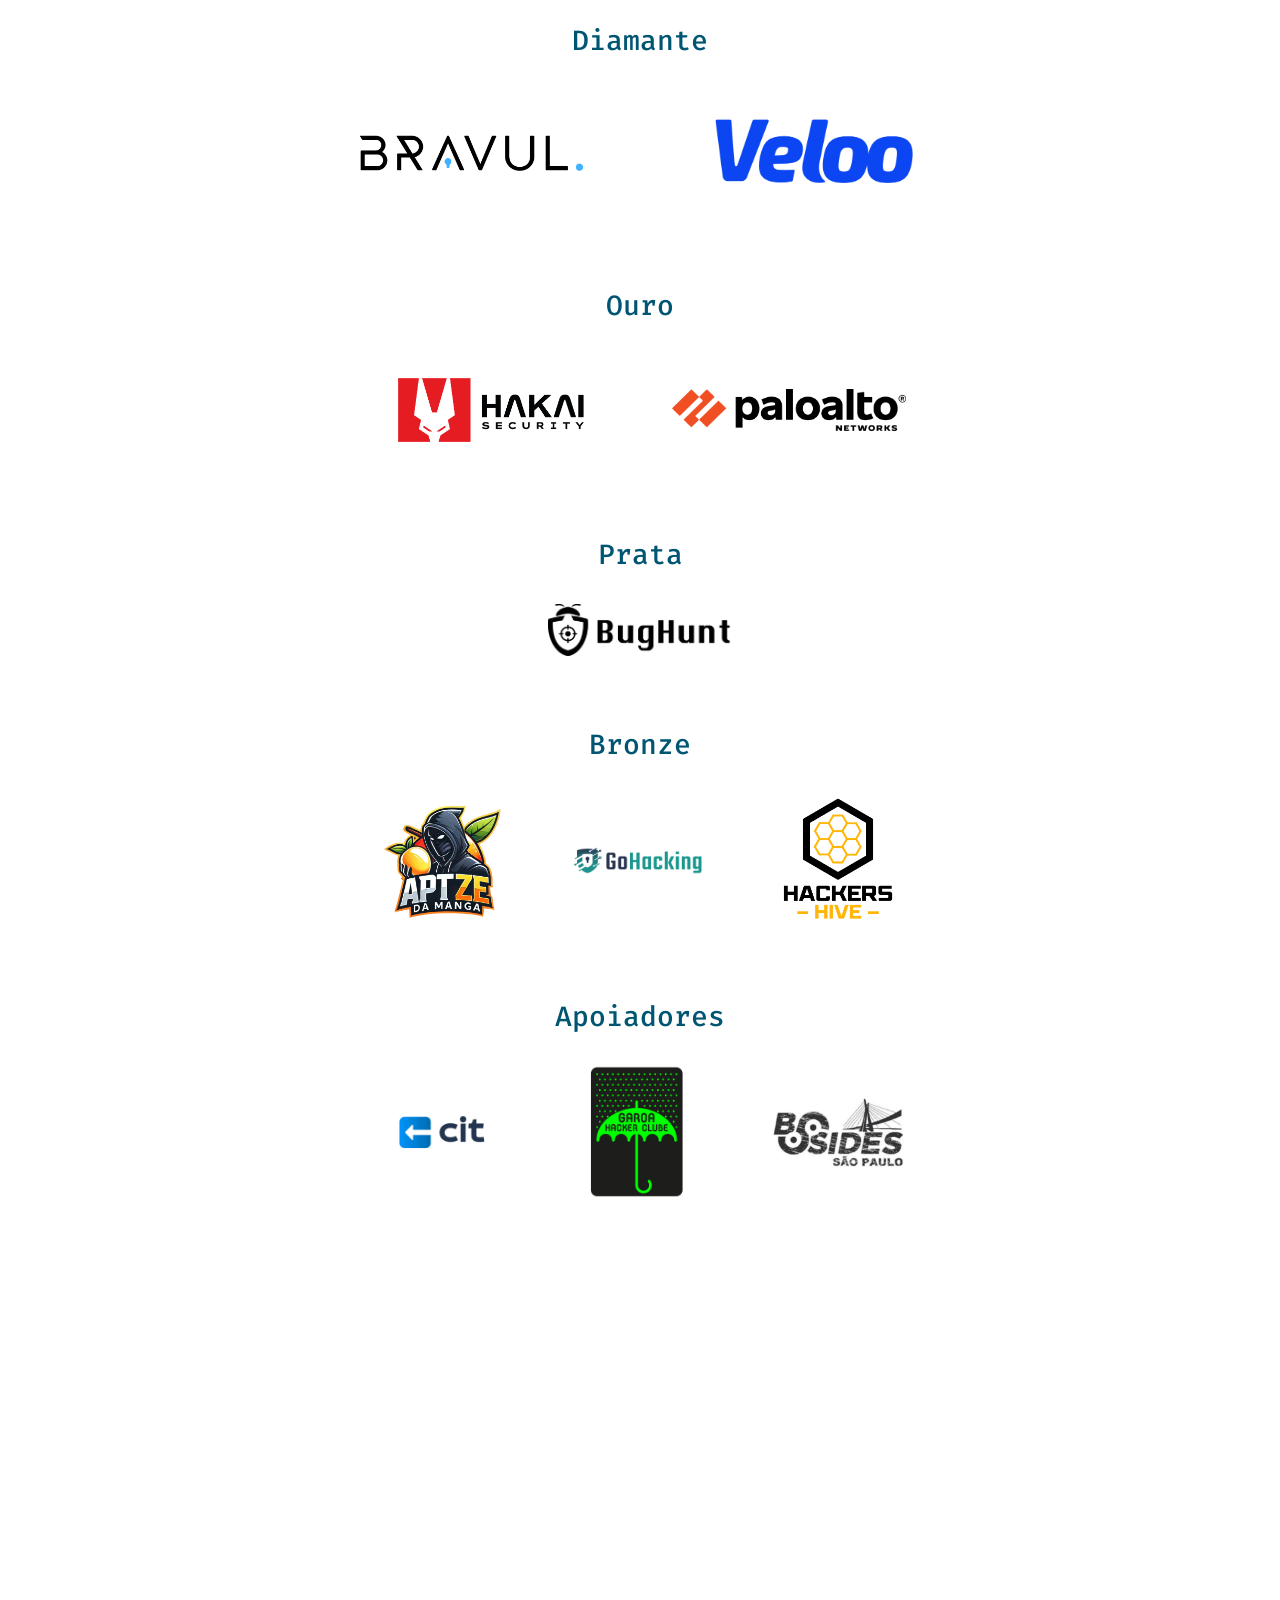
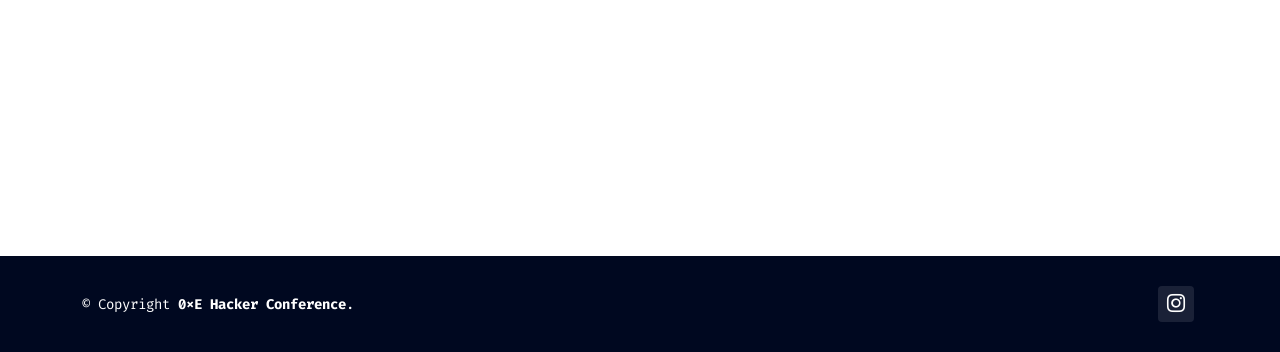
==== commit 84641550: "feat: update the site" ====
--- a/index.html
+++ b/index.html
@@ -12,7 +12,7 @@
     <link href="assets/img/favicon.png" rel="icon">
     <link href="assets/img/apple-touch-icon.png" rel="apple-touch-icon">
 
-    <link rel=“canonical” href=”https://conference.oxehc.com.br”/>
+    <link href=”https://conference.oxehc.com.br”/ rel=“canonical”>
 
     <!-- Fonts -->
     <link href="https://fonts.googleapis.com" rel="preconnect">
@@ -64,7 +64,7 @@
                                target="_blank">Caravanas</a></li>
                         <li class="text-decoration-line-through pointer-events-none">
                             <a href="#" target="_blank">Palestrantes</a></li>
-                            <li class="text-decoration-line-through pointer-events-none">
+                        <li class="text-decoration-line-through pointer-events-none">
                             <a href="#" target="_blank">Voluntários</a></li>
                     </ul>
                 </li>
@@ -120,31 +120,10 @@
 
                 <div class="col-xl-2 col-lg-4 col-6" data-aos="fade-up" data-aos-delay="100">
                     <div class="member">
-                        <img alt="" class="img-fluid" src="assets/img/speakers/danilo.jpeg">
+                        <img alt="" class="img-fluid" src="assets/img/speakers/anchises.jpg">
                         <div class="member-info">
                             <div class="member-info-content">
-                                <h4>unkl4b</h4>
-                                                                <span>-</span>
-                                <span>-</span>
-                            </div>
-                            <div class="social">
-                                <!--                  <a href=""><i class="bi bi-twitter-x"></i></a>-->
-                                <!--                  <a href=""><i class="bi bi-facebook"></i></a>-->
-<!--                                <a href="https://www.instagram.com/ricardol0gan" target="_blank"><i-->
-<!--                                        class="bi bi-instagram"></i></a>-->
-<!--                                <a href="https://www.linkedin.com/in/l0gan" target="_blank"><i-->
-<!--                                        class="bi bi-linkedin"></i></a>-->
-                            </div>
-                        </div>
-                    </div>
-                </div><!-- End Team Member -->
-
-                <div class="col-xl-2 col-lg-4 col-6" data-aos="fade-up" data-aos-delay="100">
-                    <div class="member">
-                        <img alt="" class="img-fluid" src="assets/img/speakers/oliveira.png">
-                        <div class="member-info">
-                            <div class="member-info-content">
-                                <h4>Oliveira Lima</h4>
+                                <h4>Anchises Moraes</h4>
                                 <span>-</span>
                                 <span>-</span>
                             </div>
@@ -160,9 +139,52 @@
                     </div>
                 </div><!-- End Team Member -->
 
+
                 <div class="col-xl-2 col-lg-4 col-6" data-aos="fade-up" data-aos-delay="100">
                     <div class="member">
-                        <img alt="" class="img-fluid" src="assets/img/speakers/logan.JPG">
+                        <img alt="" class="img-fluid" src="assets/img/speakers/oliveira.png">
+                        <div class="member-info">
+                            <div class="member-info-content">
+                                <h4>Oliveira Lima</h4>
+                                <span>-</span>
+                                <span>-</span>
+                            </div>
+                            <div class="social">
+                                <!--                  <a href=""><i class="bi bi-twitter-x"></i></a>-->
+                                <!--                  <a href=""><i class="bi bi-facebook"></i></a>-->
+                                <!--                                <a href="https://www.instagram.com/ricardol0gan" target="_blank"><i-->
+                                <!--                                        class="bi bi-instagram"></i></a>-->
+                                <!--                                <a href="https://www.linkedin.com/in/l0gan" target="_blank"><i-->
+                                <!--                                        class="bi bi-linkedin"></i></a>-->
+                            </div>
+                        </div>
+                    </div>
+                </div><!-- End Team Member -->
+
+                <div class="col-xl-2 col-lg-4 col-6" data-aos="fade-up" data-aos-delay="100">
+                    <div class="member">
+                        <img alt="" class="img-fluid" src="assets/img/speakers/salema.jpeg">
+                        <div class="member-info">
+                            <div class="member-info-content">
+                                <h4>Rafael Salema</h4>
+                                <span>-</span>
+                                <span>-</span>
+                            </div>
+                            <div class="social">
+                                <!--                  <a href=""><i class="bi bi-twitter-x"></i></a>-->
+                                <!--                  <a href=""><i class="bi bi-facebook"></i></a>-->
+                                <!--                                <a href="https://www.instagram.com/ricardol0gan" target="_blank"><i-->
+                                <!--                                        class="bi bi-instagram"></i></a>-->
+                                <!--                                <a href="https://www.linkedin.com/in/l0gan" target="_blank"><i-->
+                                <!--                                        class="bi bi-linkedin"></i></a>-->
+                            </div>
+                        </div>
+                    </div>
+                </div><!-- End Team Member -->
+
+                <div class="col-xl-2 col-lg-4 col-6" data-aos="fade-up" data-aos-delay="100">
+                    <div class="member">
+                        <img alt="" class="img-fluid" src="assets/img/speakers/logan.jpg">
                         <div class="member-info">
                             <div class="member-info-content">
                                 <h4>Ricardo L0gan</h4>
@@ -173,10 +195,10 @@
                             <div class="social">
                                 <!--                  <a href=""><i class="bi bi-twitter-x"></i></a>-->
                                 <!--                  <a href=""><i class="bi bi-facebook"></i></a>-->
-<!--                                <a href="https://www.instagram.com/ricardol0gan" target="_blank"><i-->
-<!--                                        class="bi bi-instagram"></i></a>-->
-<!--                                <a href="https://www.linkedin.com/in/l0gan" target="_blank"><i-->
-<!--                                        class="bi bi-linkedin"></i></a>-->
+                                <!--                                <a href="https://www.instagram.com/ricardol0gan" target="_blank"><i-->
+                                <!--                                        class="bi bi-instagram"></i></a>-->
+                                <!--                                <a href="https://www.linkedin.com/in/l0gan" target="_blank"><i-->
+                                <!--                                        class="bi bi-linkedin"></i></a>-->
                             </div>
                         </div>
                     </div>
@@ -200,6 +222,27 @@
                         </div>
                     </div>
                 </div><!-- End Team Member -->
+
+                <div class="col-xl-2 col-lg-4 col-6" data-aos="fade-up" data-aos-delay="100">
+                    <div class="member">
+                        <img alt="" class="img-fluid" src="assets/img/speakers/danilo.jpeg">
+                        <div class="member-info">
+                            <div class="member-info-content">
+                                <h4>unkl4b</h4>
+                                <span>-</span>
+                                <span>-</span>
+                            </div>
+                            <div class="social">
+                                <!--                  <a href=""><i class="bi bi-twitter-x"></i></a>-->
+                                <!--                  <a href=""><i class="bi bi-facebook"></i></a>-->
+                                <!--                                <a href="https://www.instagram.com/ricardol0gan" target="_blank"><i-->
+                                <!--                                        class="bi bi-instagram"></i></a>-->
+                                <!--                                <a href="https://www.linkedin.com/in/l0gan" target="_blank"><i-->
+                                <!--                                        class="bi bi-linkedin"></i></a>-->
+                            </div>
+                        </div>
+                    </div>
+                </div><!-- End Team Member -->
             </div>
 
         </div>
@@ -245,10 +288,8 @@
                             <div class="speaker">
                                 <img alt="" src="assets/img/speakers/thauan.jpg">
                             </div>
-                            <h4>Thauan Santos <span>Técnicas de Red Team para brocar quem você tiver coragem</span></h4>
-                            <p>Nesta palestra apresentarei estratégias, táticas, técnicas e procedimentos utilizados em
-                                operações de red team que ajudarão operadores iniciantes a entender melhor como este
-                                mundo funciona e como podem aplicá-las em suas atividades do dia-a-dia.
+                            <h4>Thauan Santos</h4>
+                            <p>Técnicas de Red Team para brocar quem você tiver coragem
                             </p>
                         </div>
                     </div>
@@ -260,11 +301,10 @@
                         </div>
                         <div class="col-md-10">
                             <div class="speaker">
-                                <img alt="" src="assets/img/speakers/logan.JPG">
-                            </div>
-                            <h4>Ricardo L0gan <span>macOS Bypass TCC Reloaded</span></h4>
-                            <p>Essa palestra aborda novas técnicas de bypass no TCC do macOS, explorando
-                                vulnerabilidades que permitem acesso não autorizado a dados sensíveis.
+                                <img alt="" src="assets/img/speakers/logan.jpg">
+                            </div>
+                            <h4>Ricardo L0gan</h4>
+                            <p>macOS Bypass TCC Reloaded
                             </p>
                         </div>
                     </div>
@@ -277,8 +317,8 @@
                             <div class="speaker">
                                 <img alt="" src="assets/img/speakers/danilo.jpeg">
                             </div>
-                            <h4>unkl4b <span>CS:GO Stealer Edition</span></h4>
-                            <p>Nesta palestra, vamos explorar a análise de um malware do tipo stealer embutido em um cheat para CS. Durante a investigação, identificamos um código malicioso escondido no software, e nesta apresentação desvendaremos cada etapa do seu funcionamento.
+                            <h4>unkl4b</h4>
+                            <p>CS:GO Stealer Edition
                             </p>
                         </div>
                     </div>
@@ -291,8 +331,37 @@
                             <div class="speaker">
                                 <img alt="" src="assets/img/speakers/oliveira.png">
                             </div>
-                            <h4>Oliveira Lima <span>Exercícios de Red Team - Não simule a ameaça, seja a ameaça! </span></h4>
-                            <p>O seu exercício de red team está realmente te preparando para uma ameaça real? A ideia da palestra é colocar alguns pontos que enfatizem o quão importante é separar o que é um pentest de um Red Team e como a ausência desta separação pode passar uma falsa sensação de estar preparado para lidar com possíveis ameaças, tanto no que diz respeito a monitoramento e detecção quanto a respostas de incidentes.
+                            <h4>Oliveira Lima</h4>
+                            <p>Exercícios de Red Team - Não simule a ameaça, seja a ameaça!
+                            </p>
+                        </div>
+                    </div>
+
+                    <div class="row schedule-item">
+                        <div class="col-md-2">
+                            <time>--h</time>
+                        </div>
+                        <div class="col-md-10">
+                            <div class="speaker">
+                                <img alt="" src="assets/img/speakers/anchises.jpg">
+                            </div>
+                            <h4>Anchises Moraes</h4>
+                            <p>A Extinção da Privacidade - O Perigo dos Painéis ilícitos de Consultas
+                            </p>
+                        </div>
+                    </div>
+
+                    <div class="row schedule-item">
+                        <div class="col-md-2">
+                            <time>--h</time>
+                        </div>
+                        <div class="col-md-10">
+                            <div class="speaker">
+                                <img alt="" src="assets/img/speakers/salema.jpeg">
+                            </div>
+                            <h4>Rafael Salema</h4>
+                            <p>Stealth Domain Generation Algorithm (SDGA): Aumentando o sarrafo da resiliência e
+                                furtividade em relação ao DGA clássico
                             </p>
                         </div>
                     </div>
@@ -349,7 +418,7 @@
 
 
     <!-- Sponsors Section -->
-    <section class="sponsors section dark-background" id="sponsors">
+    <section class="sponsors section" id="sponsors">
         <div class="container section-title mb-0 mt-5 pb-0" data-aos="fade-up">
             <h2>Patrocinadores</h2>
         </div>
@@ -363,7 +432,7 @@
                 <div class="row g-0 d-flex justify-content-center clients-wrap">
                     <div class="col-12 client-logo flex gap-5 flex-wrap">
                         <img alt="" class="img-fluid bg-white rounded-4" src="assets/img/partners/bravul.png">
-                        <img alt="" class="img-fluid bg-white rounded-4" src="assets/img/partners/veloo.png">
+                        <img alt="" class="img-fluid bg-white rounded-4 px-5" src="assets/img/partners/veloo.png">
                     </div>
                 </div>
             </div>
@@ -376,10 +445,12 @@
 
             <div class="container" data-aos="fade-up" data-aos-delay="100">
                 <div class="row g-0 d-flex justify-content-center clients-wrap">
-                    <div class="col-xl-3 col-md-4 client-logo">
-                        <img alt="" class="img-fluid" src="assets/img/partners/hakai.svg">
-                    </div>
-                </div>
+                    <div class="col-12 client-logo flex gap-5 flex-wrap">
+                        <img alt="" class="img-fluid" src="assets/img/partners/hakai.png">
+                        <img alt="" class="img-fluid" src="assets/img/partners/paloalto.png">
+                    </div>
+                </div>
+
             </div>
         </div>
 
@@ -406,6 +477,24 @@
                 <div class="row g-0 d-flex justify-content-center clients-wrap">
                     <div class="col-12 client-logo flex gap-5 flex-wrap">
                         <img alt="" class="img-fluid" src="assets/img/partners/apt.png">
+                        <img alt="" class="img-fluid" src="assets/img/partners/gohacking.png">
+                        <img alt="" class="img-fluid" src="assets/img/partners/hackershive.png">
+                    </div>
+                </div>
+            </div>
+
+
+        </div>
+
+        <div class="bronze">
+            <div class="mb-3 mt-5 pt-3 d-flex justify-content-center" data-aos="fade-up">
+                <h3>Apoiadores</h3>
+            </div>
+
+            <div class="container" data-aos="fade-up" data-aos-delay="100">
+                <div class="row g-0 d-flex justify-content-center clients-wrap">
+                    <div class="col-12 client-logo flex gap-5 flex-wrap">
+                        <img alt="" class="img-fluid" src="assets/img/partners/cit.png">
                         <img alt="" class="img-fluid" src="assets/img/partners/garoa.png">
                         <img alt="" class="img-fluid bg-white rounded-4 p-3r" src="assets/img/partners/bsidessp.png">
                     </div>
@@ -417,7 +506,7 @@
 
         <div class="supporters">
             <div class="mb-3 mt-5 pt-3 d-flex justify-content-center" data-aos="fade-up">
-                <h3>Apoiadores</h3>
+                <h3>Comunidade</h3>
             </div>
 
             <div class="container" data-aos="fade-up" data-aos-delay="100">
@@ -425,7 +514,6 @@
                     <div class="col-12 client-logo flex gap-5 flex-wrap">
                         <img alt="" class="img-fluid" src="assets/img/partners/afd.png">
                         <img alt="" class="img-fluid" src="assets/img/partners/bbb.png">
-                        <img alt="" class="img-fluid" src="assets/img/partners/cit.png">
                         <img alt="" class="img-fluid" src="assets/img/partners/hacker-culture.png">
                         <img alt="" class="img-fluid" src="assets/img/partners/novatec.png">
                         <img alt="" class="img-fluid" src="assets/img/partners/bsidesjp.png">
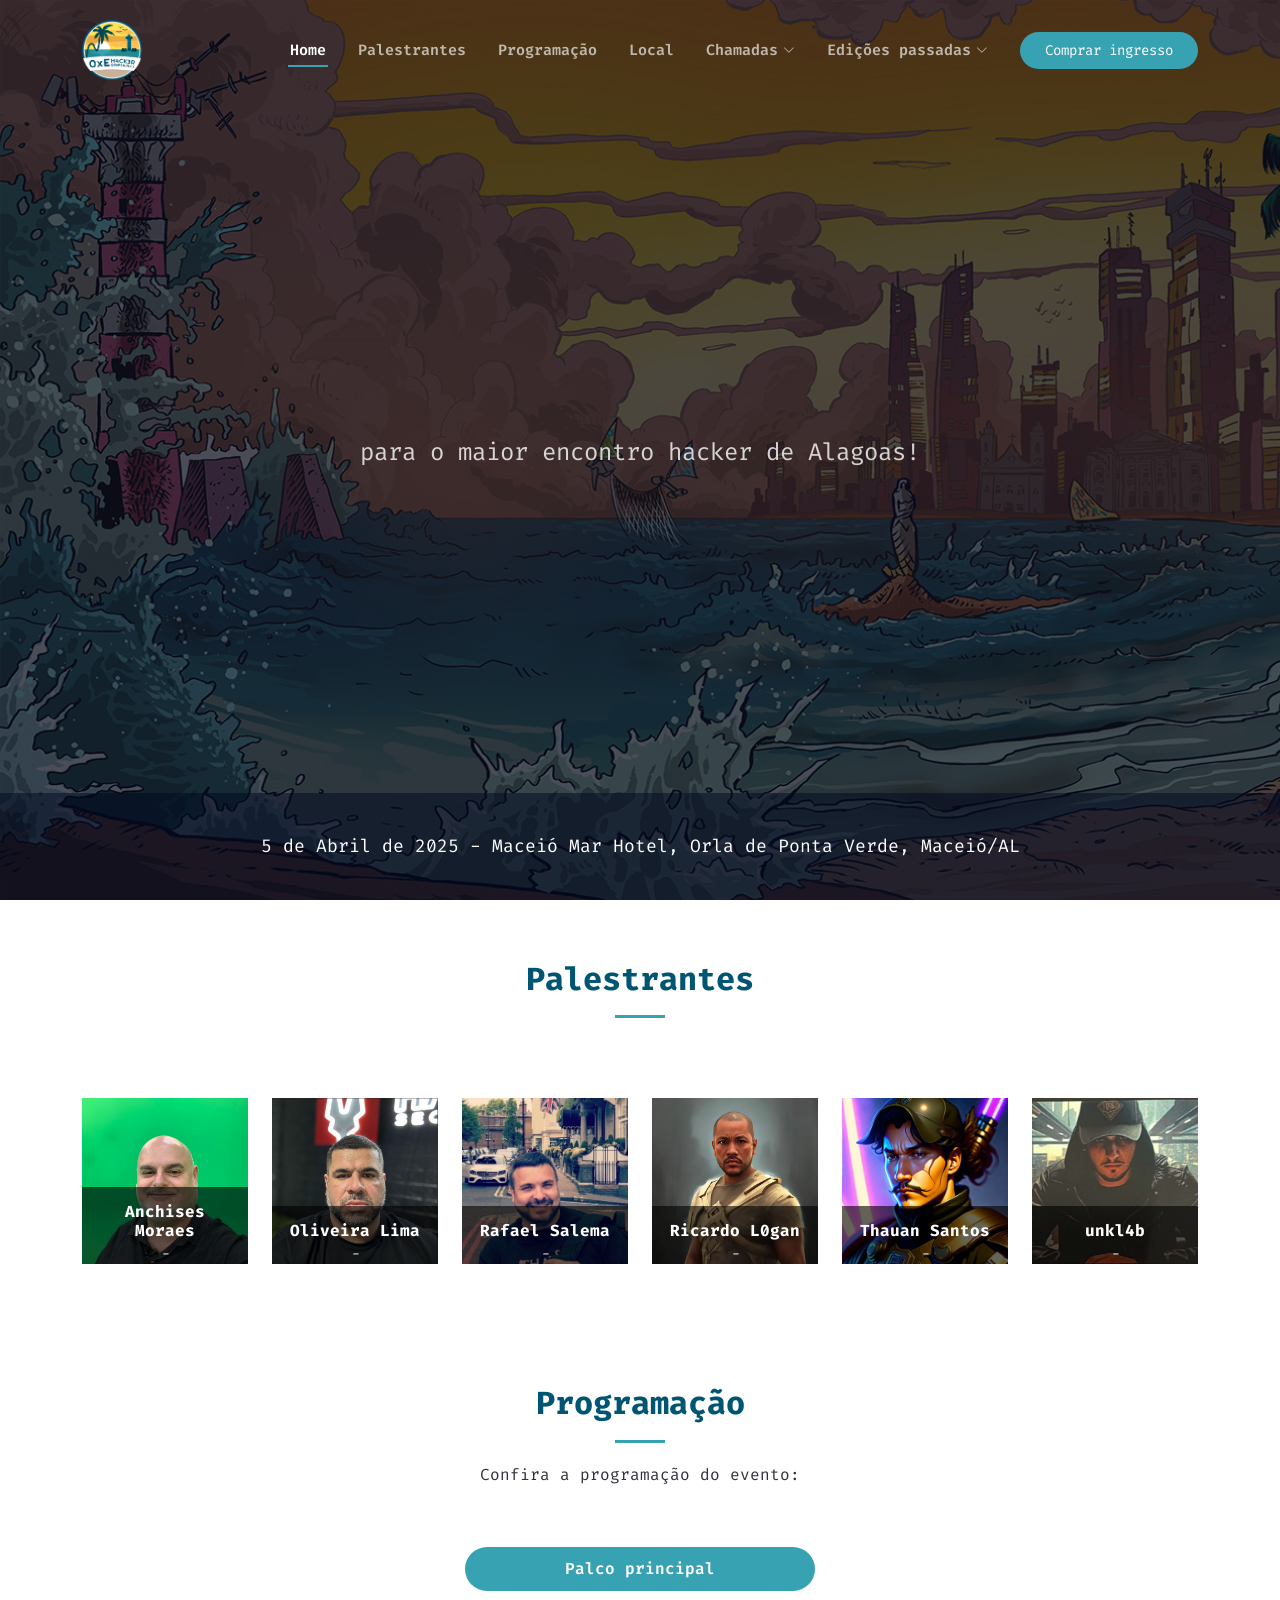
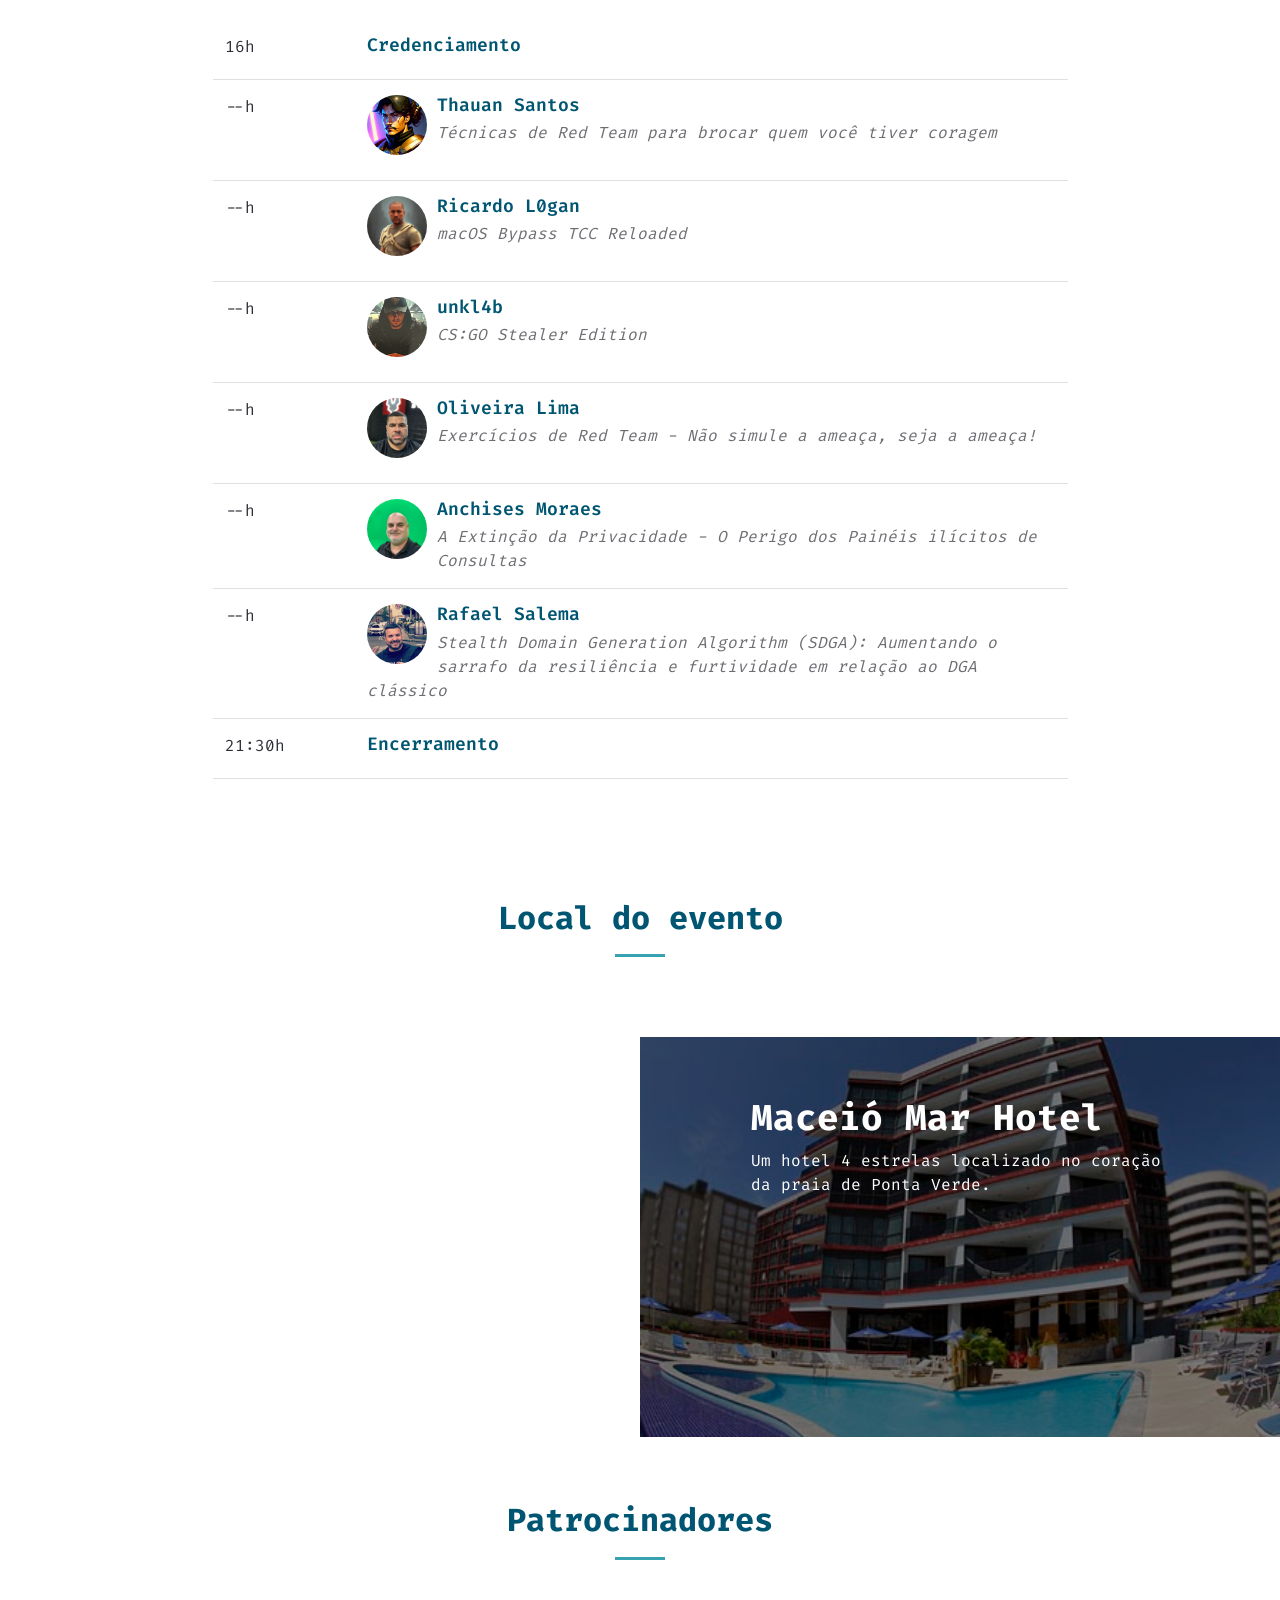
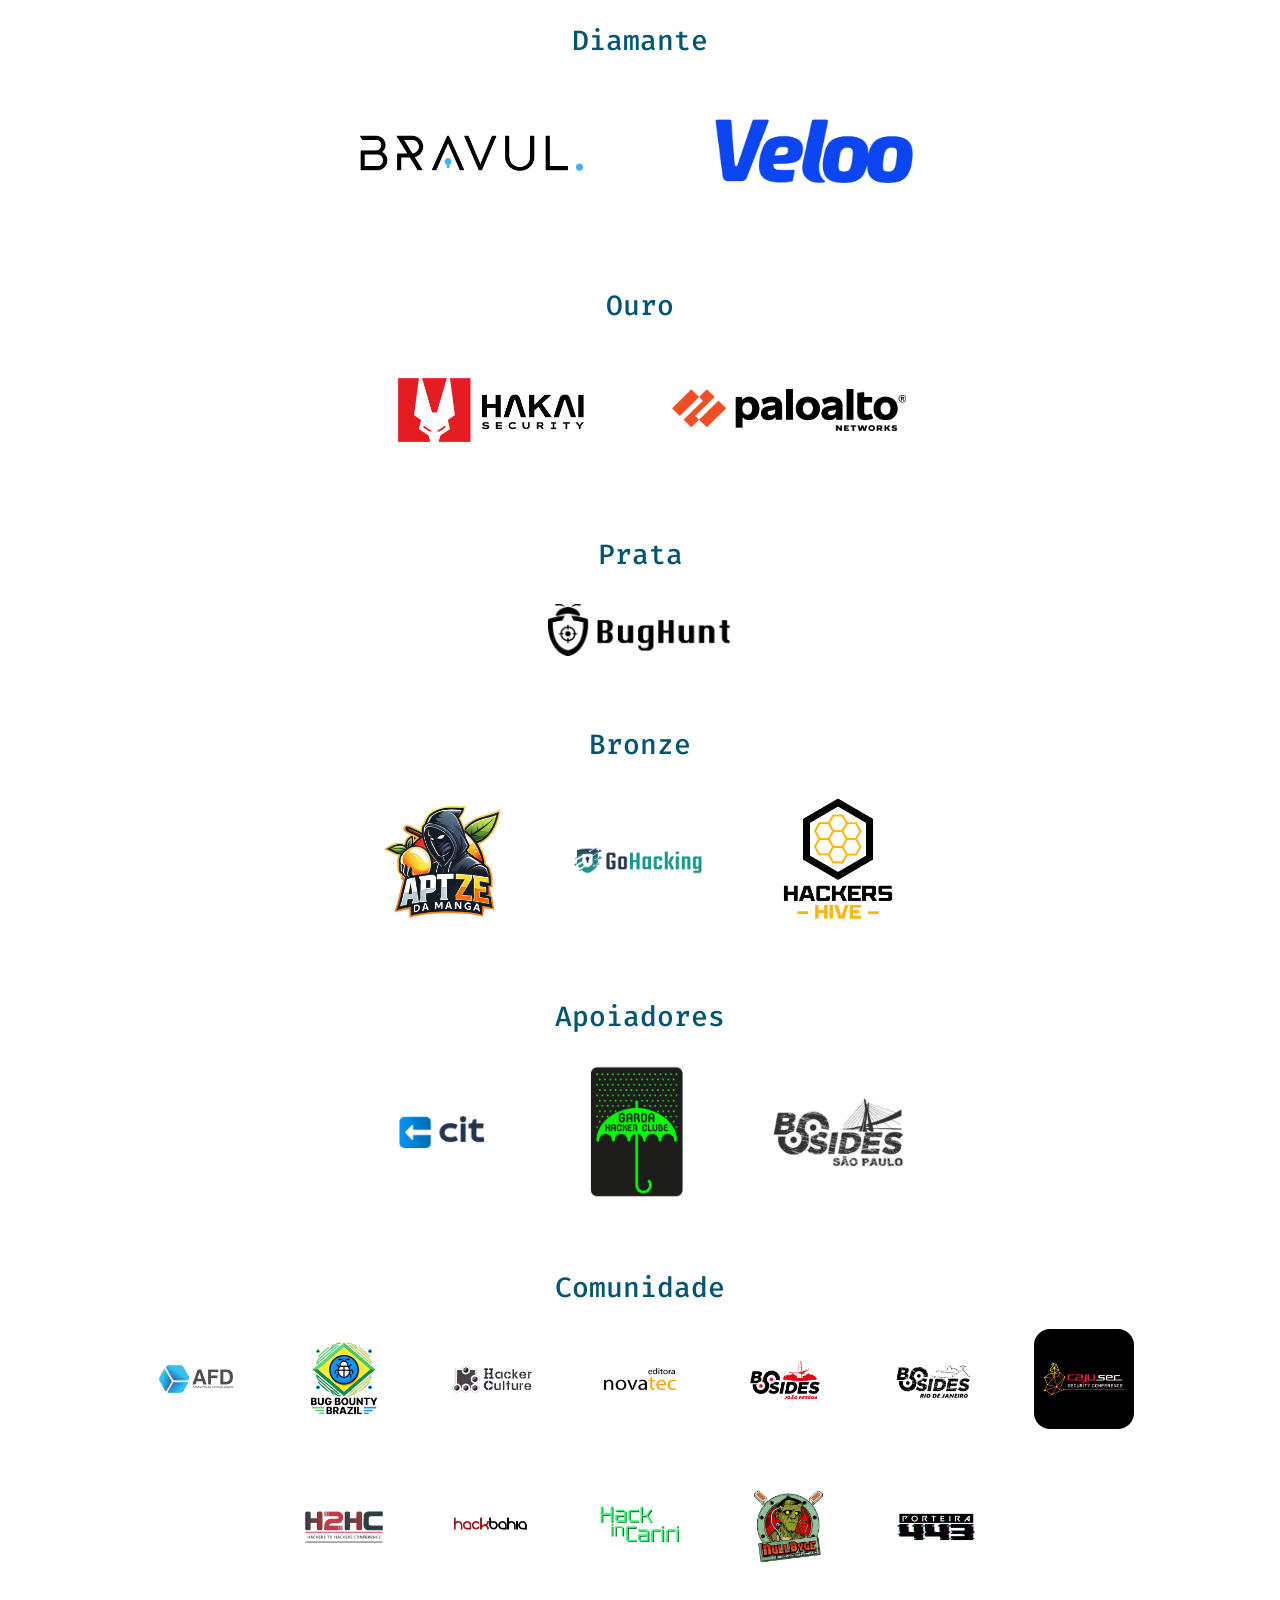
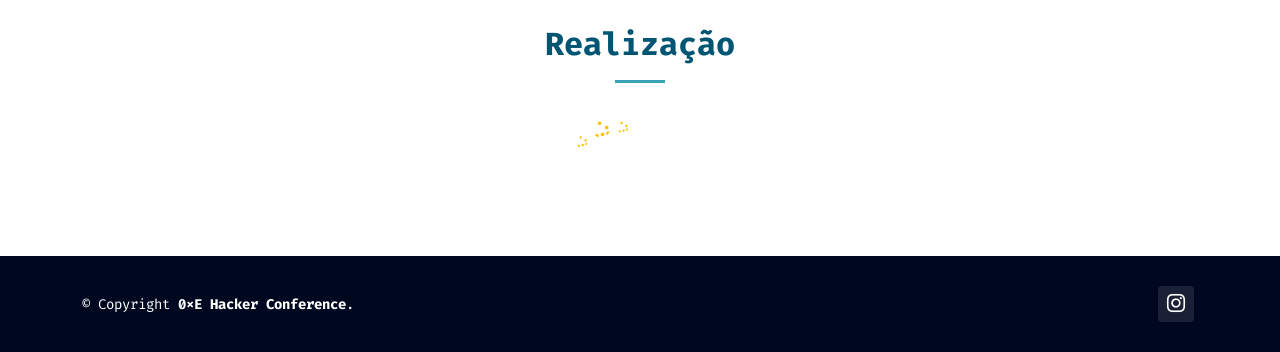
==== commit 034b4ec4: "feat: update the speakers" ====
--- a/index.html
+++ b/index.html
@@ -184,7 +184,7 @@
 
                 <div class="col-xl-2 col-lg-4 col-6" data-aos="fade-up" data-aos-delay="100">
                     <div class="member">
-                        <img alt="" class="img-fluid" src="assets/img/speakers/logan.jpg">
+                        <img alt="" class="img-fluid" src="assets/img/speakers/logan.JPG">
                         <div class="member-info">
                             <div class="member-info-content">
                                 <h4>Ricardo L0gan</h4>
@@ -301,7 +301,7 @@
                         </div>
                         <div class="col-md-10">
                             <div class="speaker">
-                                <img alt="" src="assets/img/speakers/logan.jpg">
+                                <img alt="" src="assets/img/speakers/logan.JPG">
                             </div>
                             <h4>Ricardo L0gan</h4>
                             <p>macOS Bypass TCC Reloaded
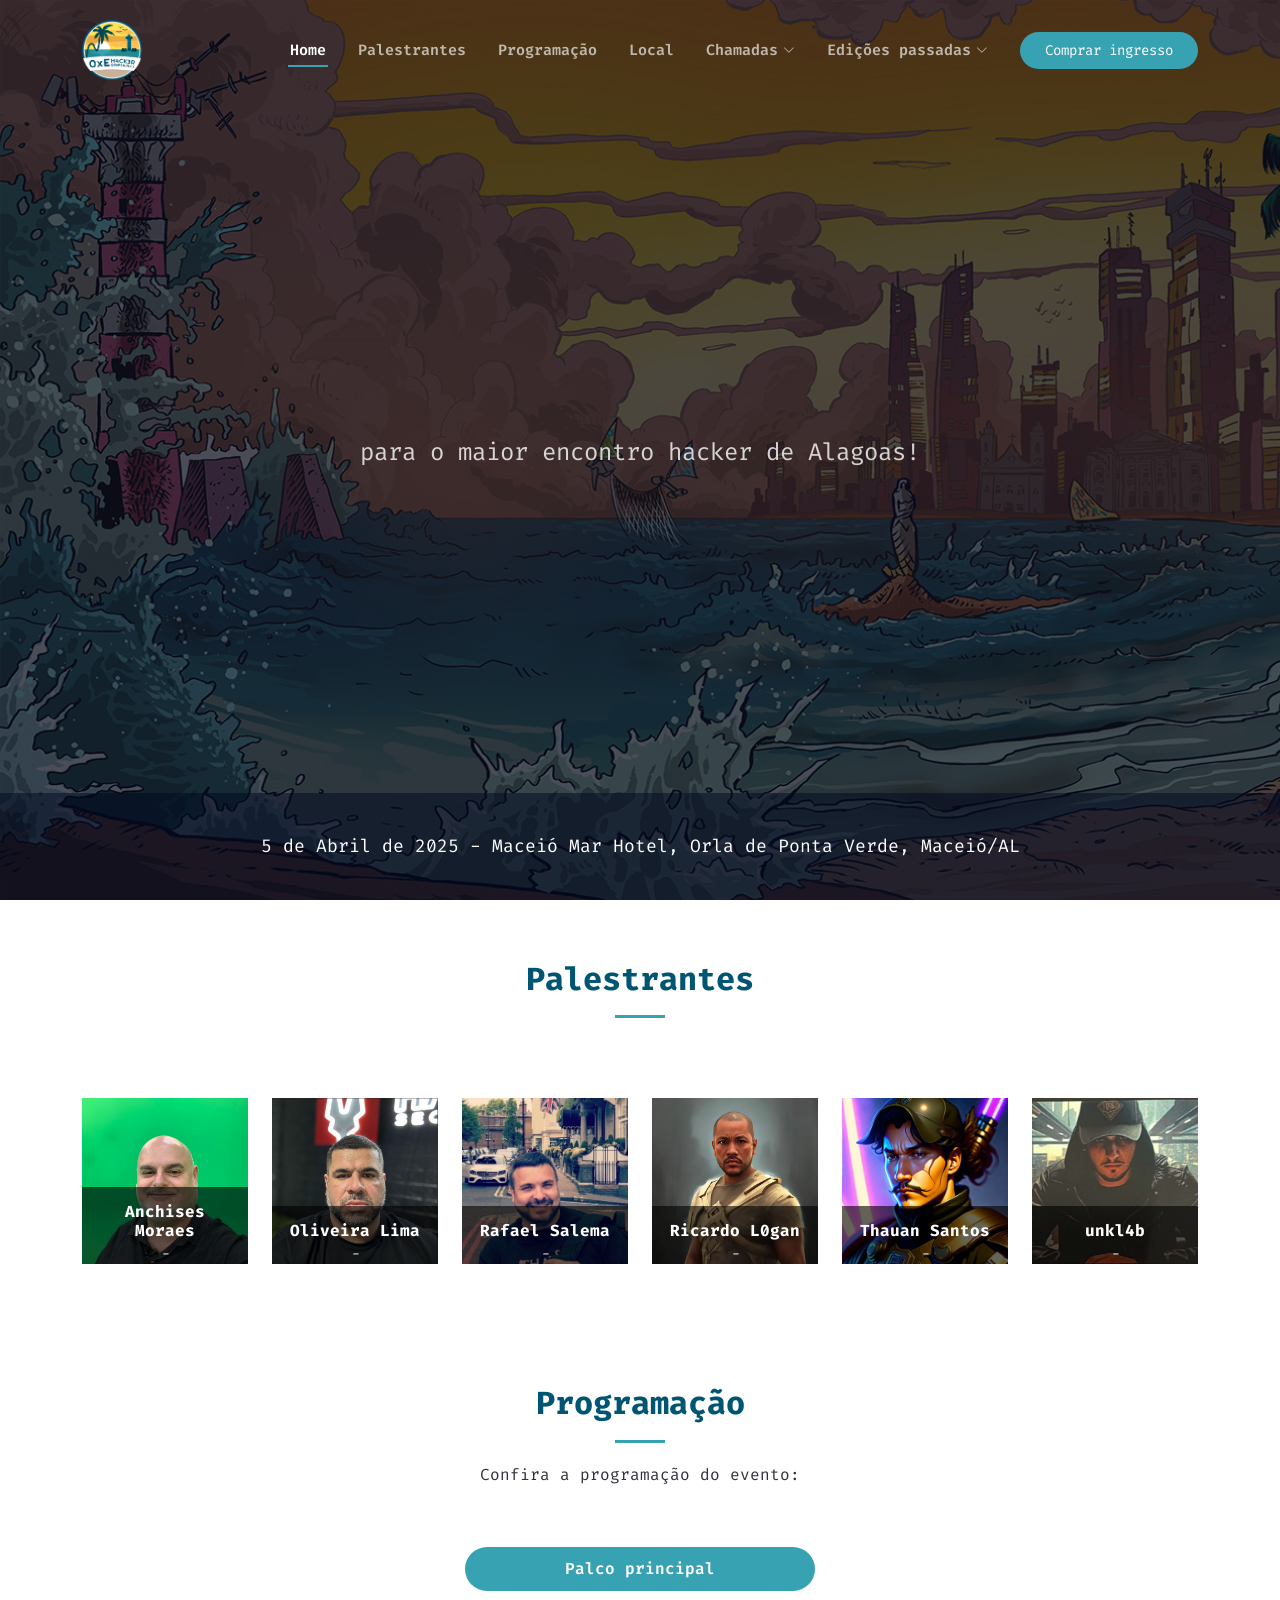
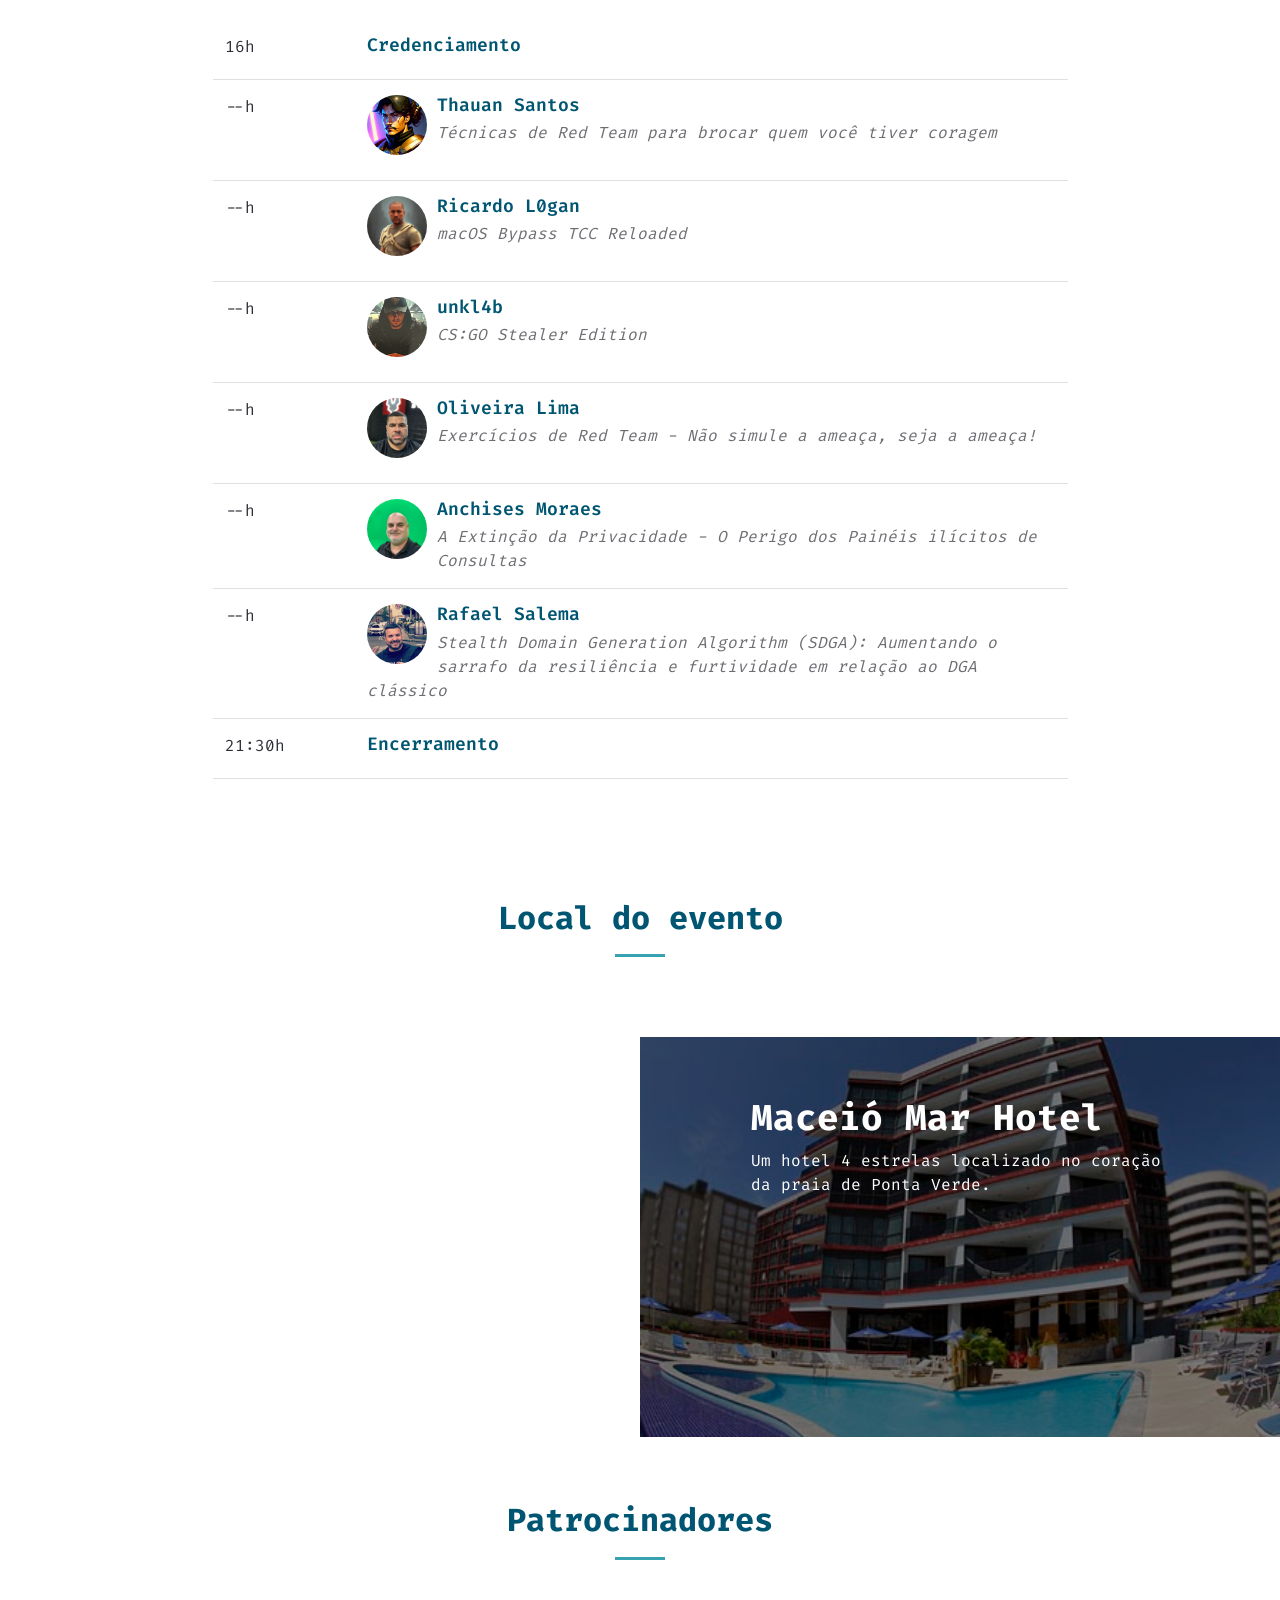
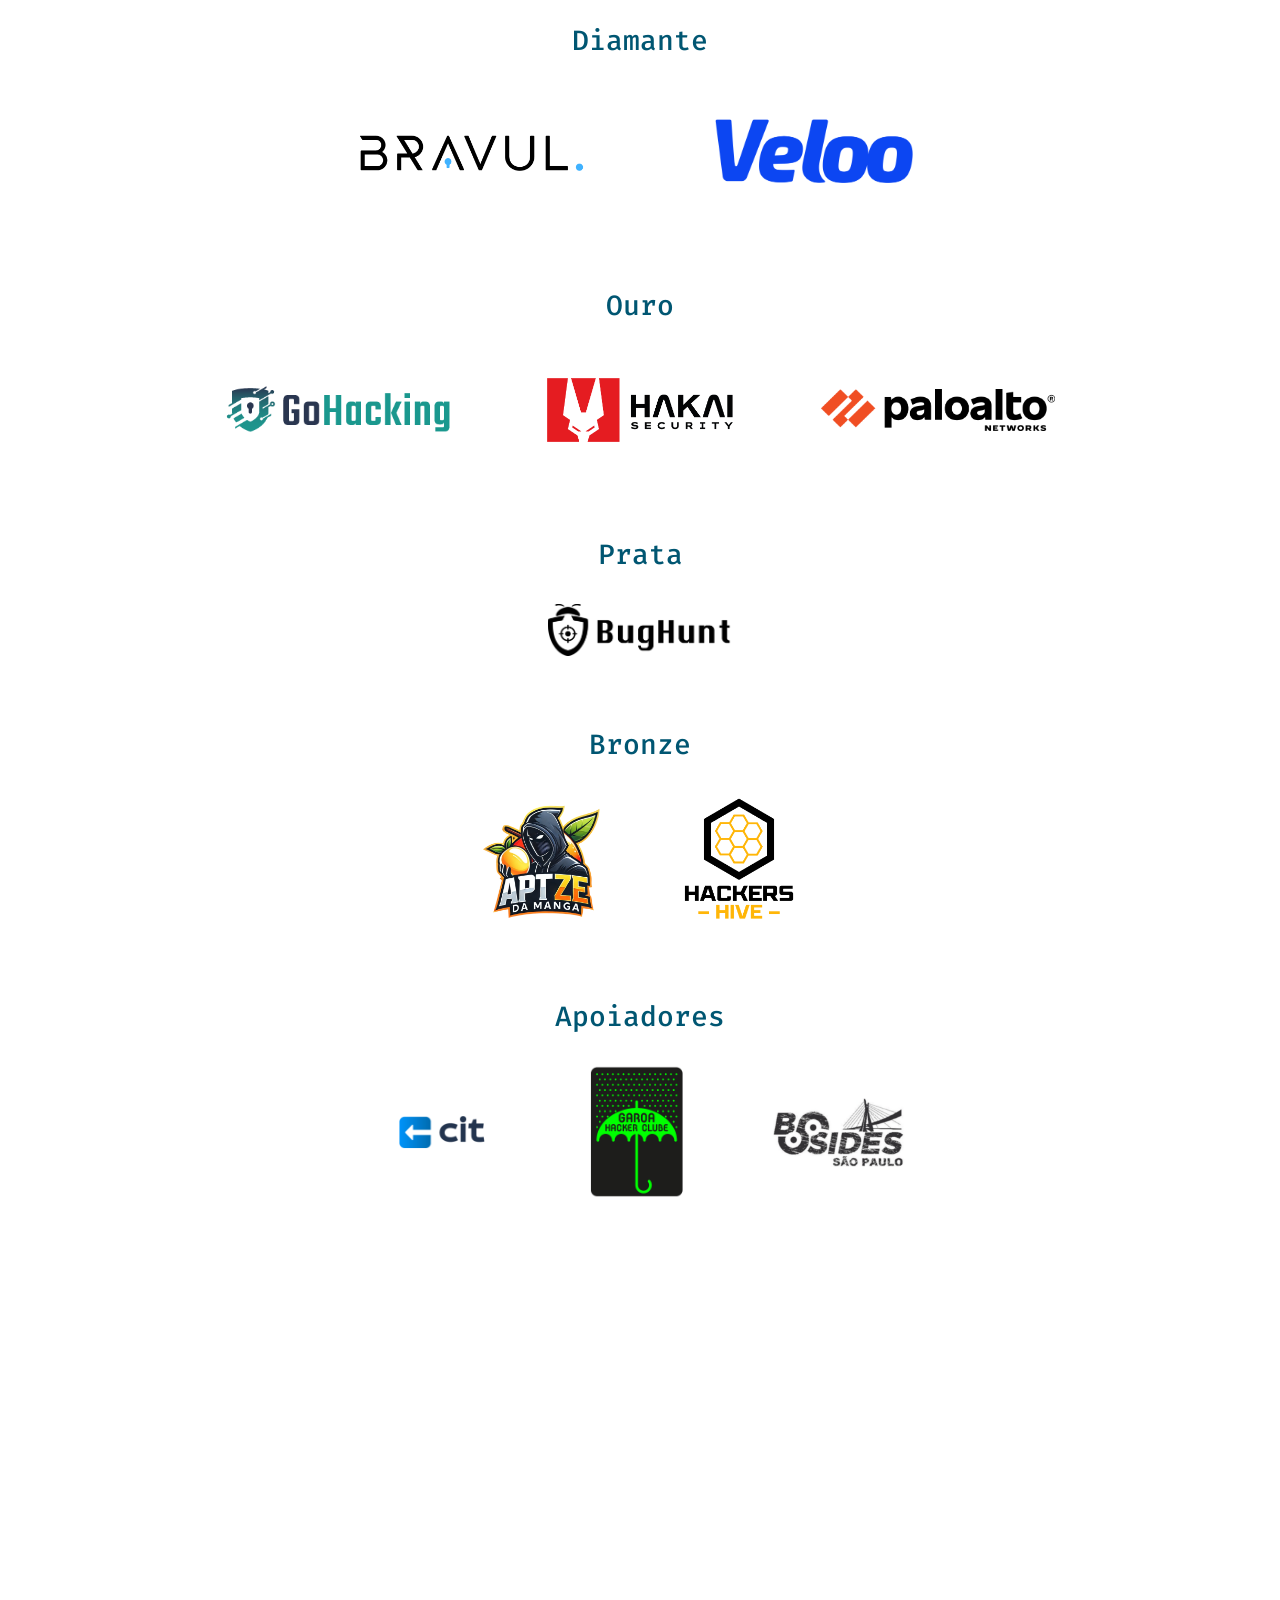
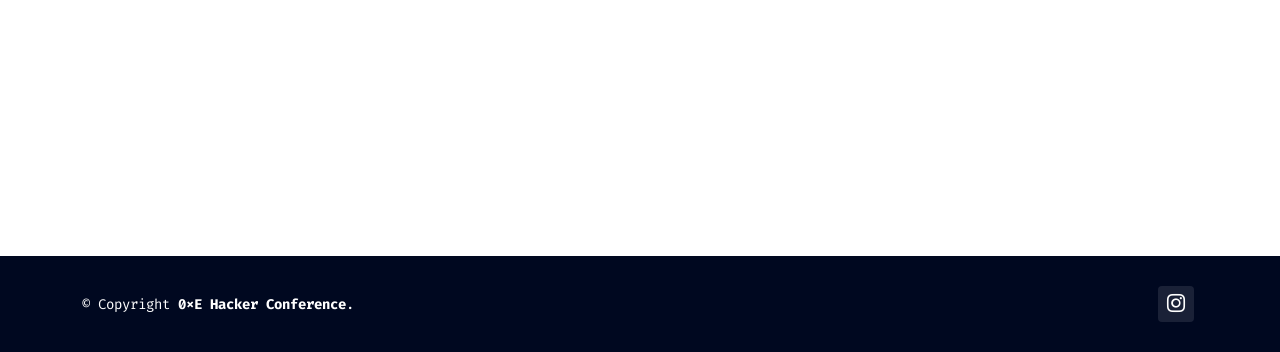
==== commit c821f18c: "feat: update the partners" ====
--- a/index.html
+++ b/index.html
@@ -446,6 +446,7 @@
             <div class="container" data-aos="fade-up" data-aos-delay="100">
                 <div class="row g-0 d-flex justify-content-center clients-wrap">
                     <div class="col-12 client-logo flex gap-5 flex-wrap">
+                        <img alt="" class="img-fluid" src="assets/img/partners/gohacking.png">
                         <img alt="" class="img-fluid" src="assets/img/partners/hakai.png">
                         <img alt="" class="img-fluid" src="assets/img/partners/paloalto.png">
                     </div>
@@ -477,7 +478,6 @@
                 <div class="row g-0 d-flex justify-content-center clients-wrap">
                     <div class="col-12 client-logo flex gap-5 flex-wrap">
                         <img alt="" class="img-fluid" src="assets/img/partners/apt.png">
-                        <img alt="" class="img-fluid" src="assets/img/partners/gohacking.png">
                         <img alt="" class="img-fluid" src="assets/img/partners/hackershive.png">
                     </div>
                 </div>
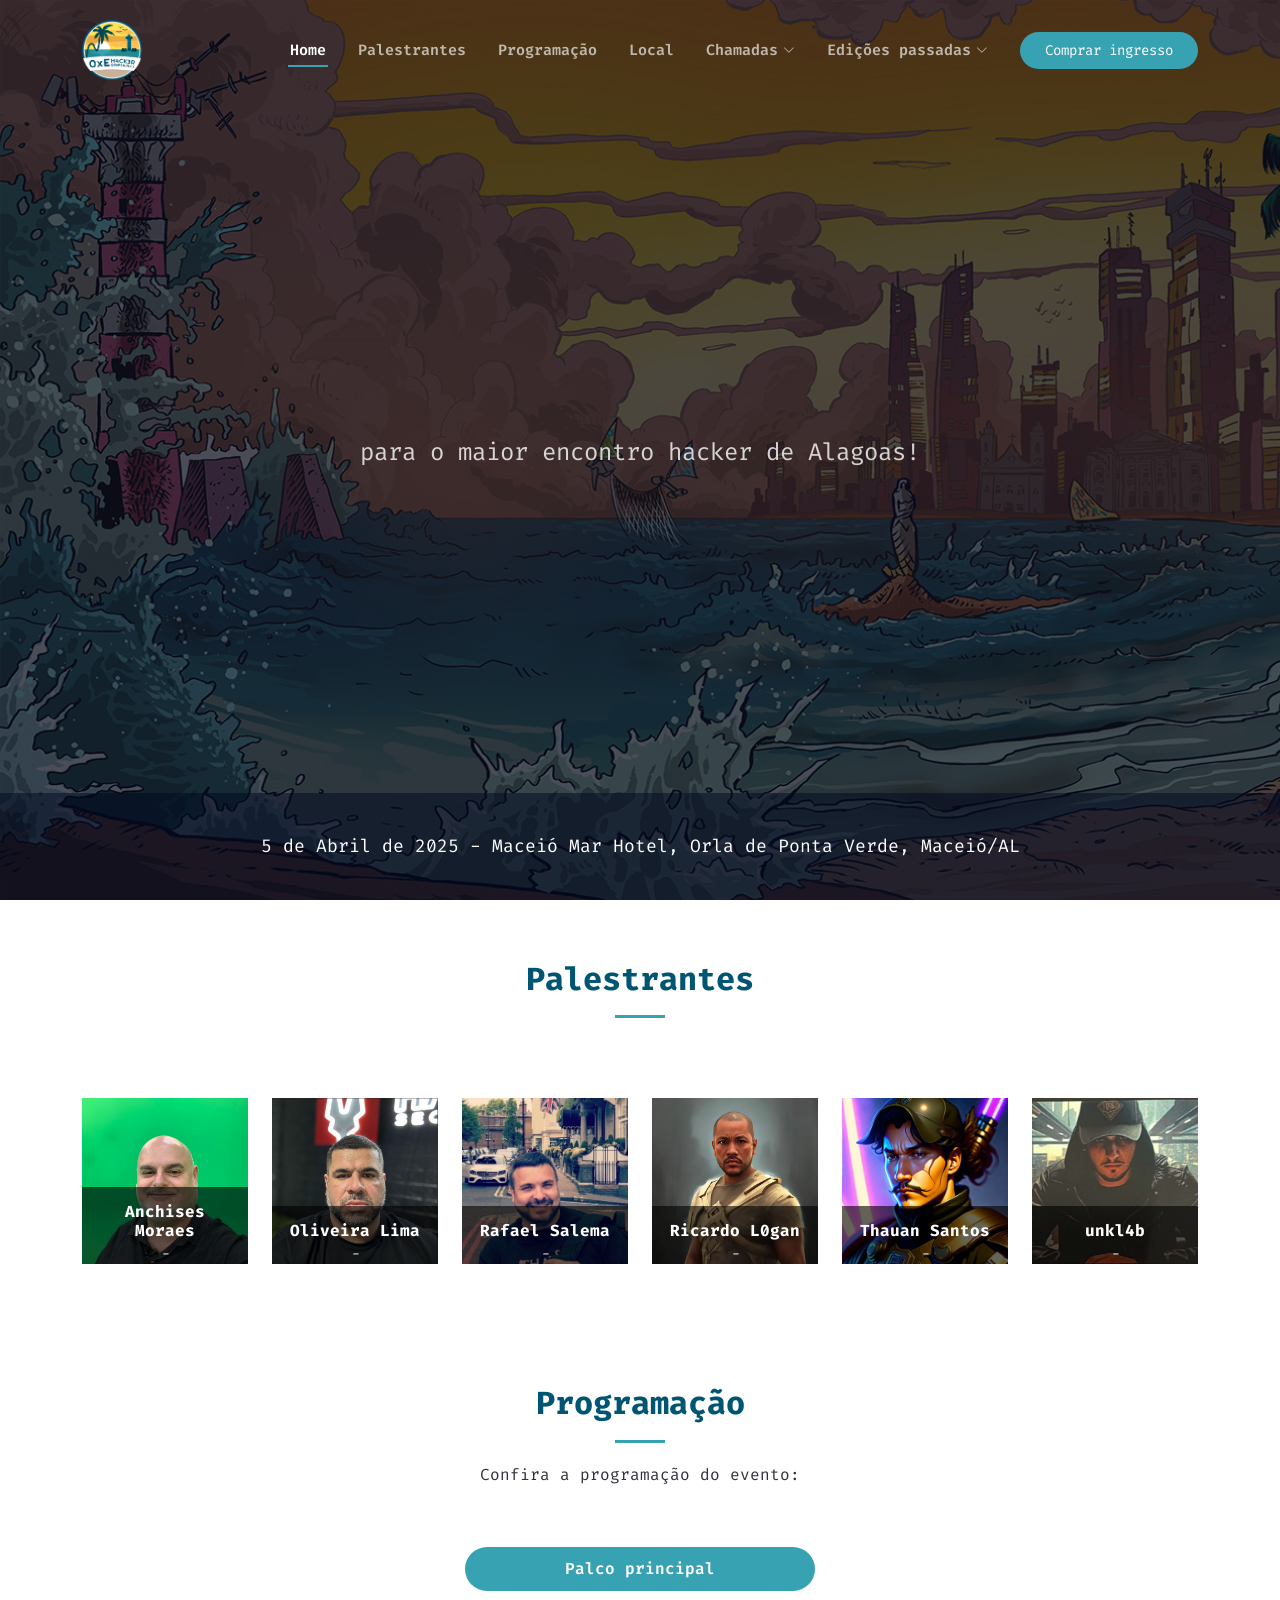
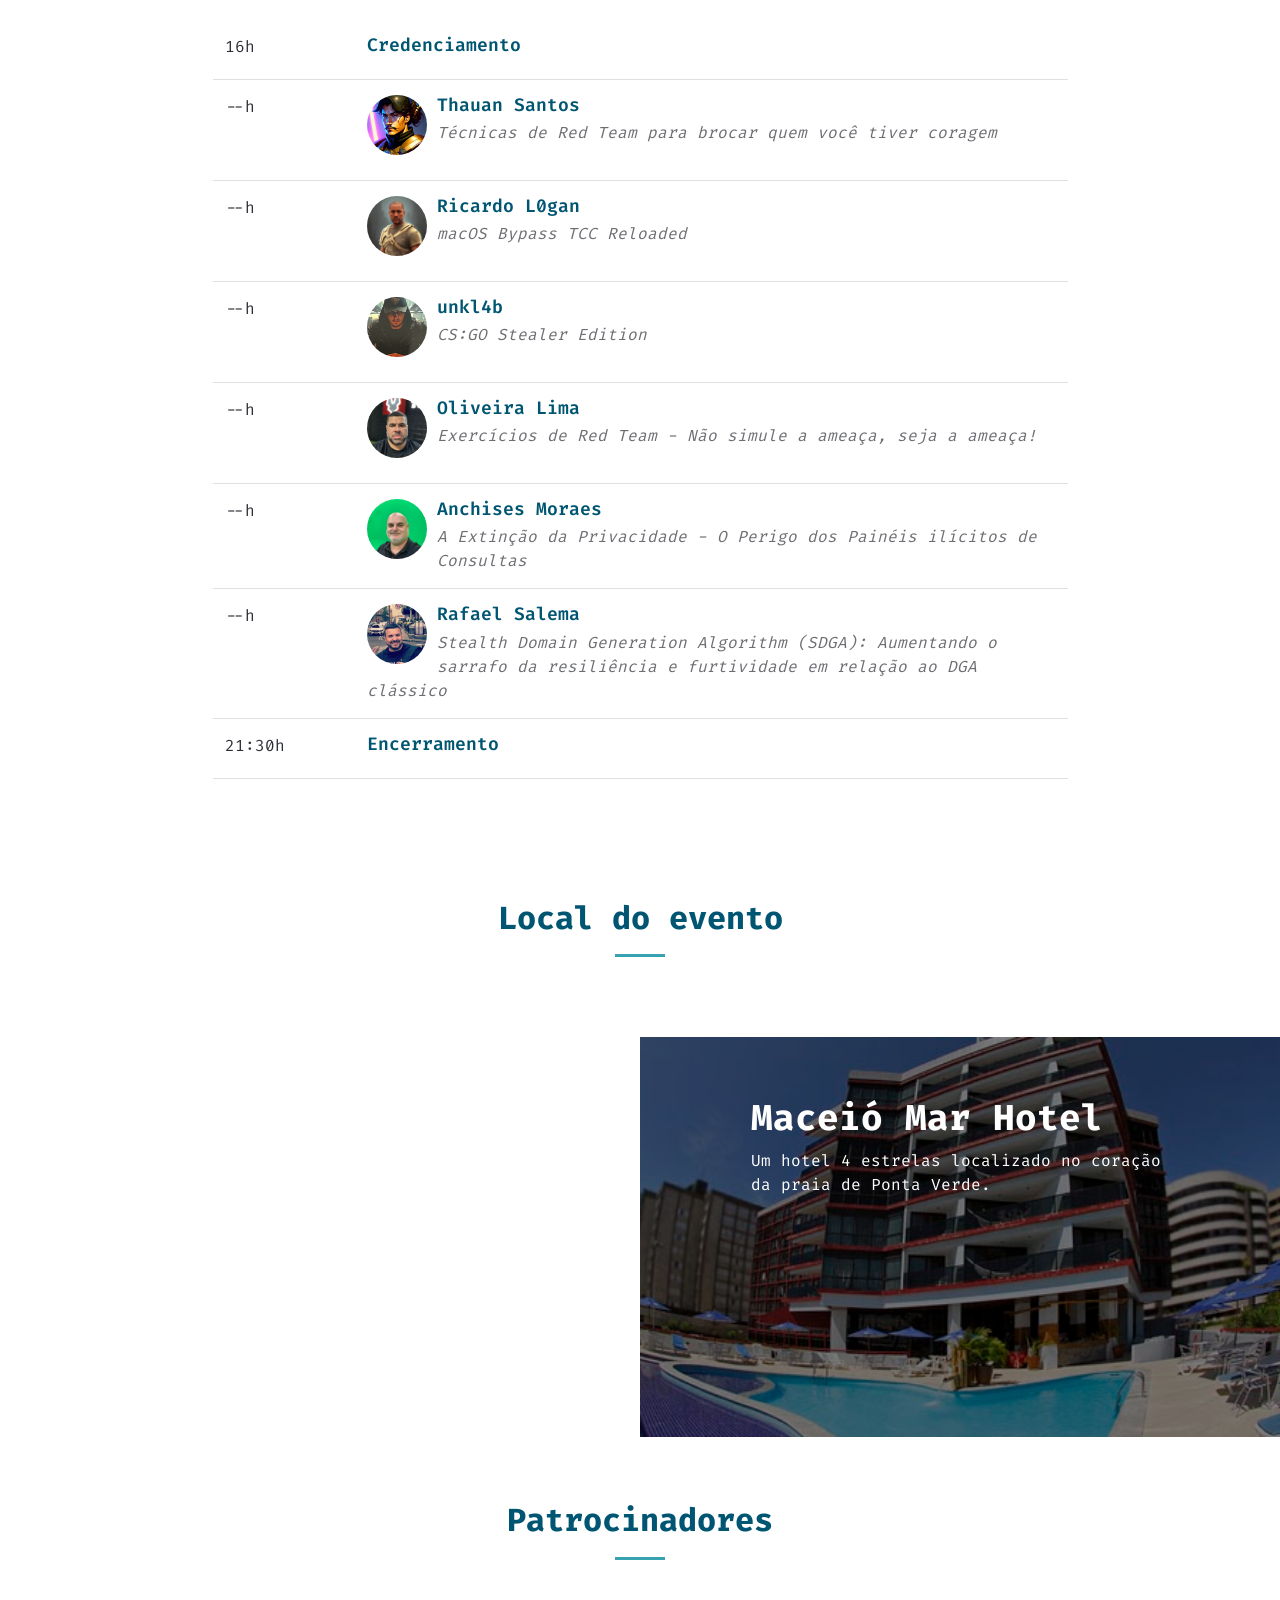
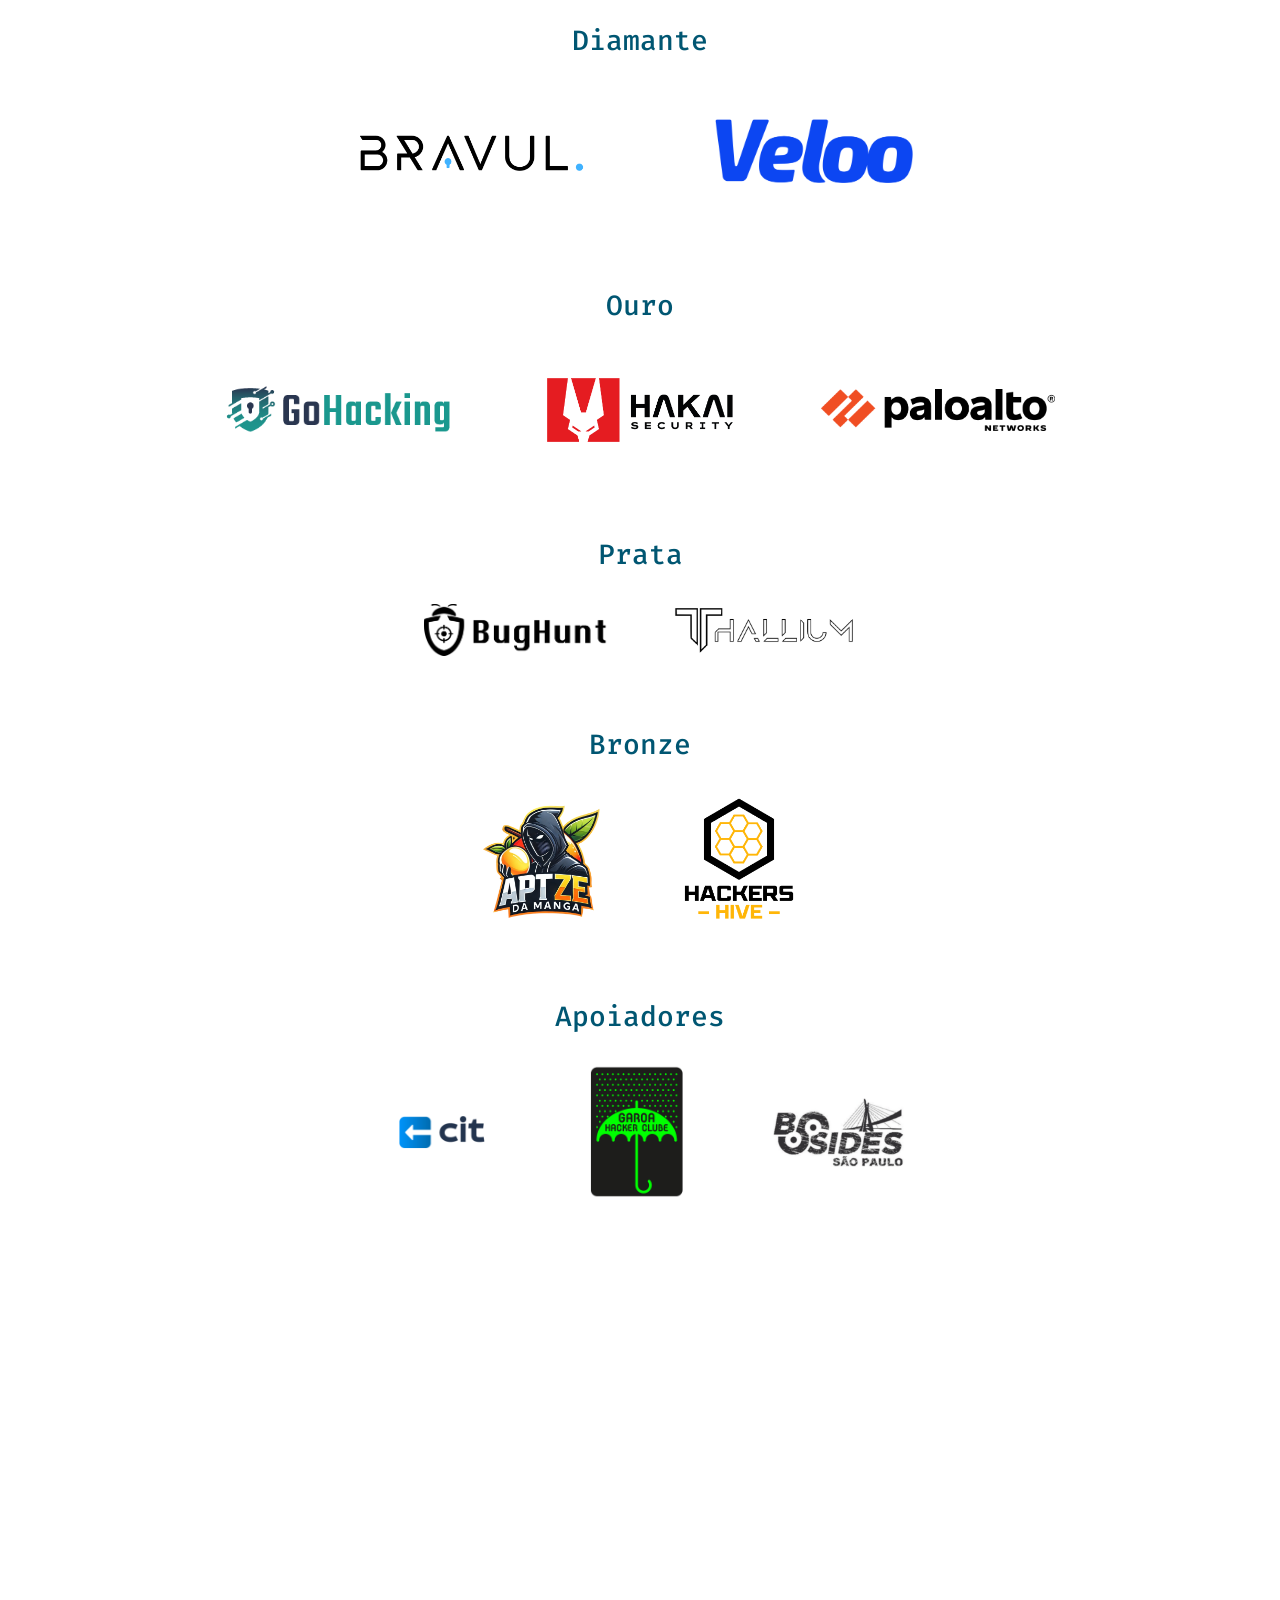
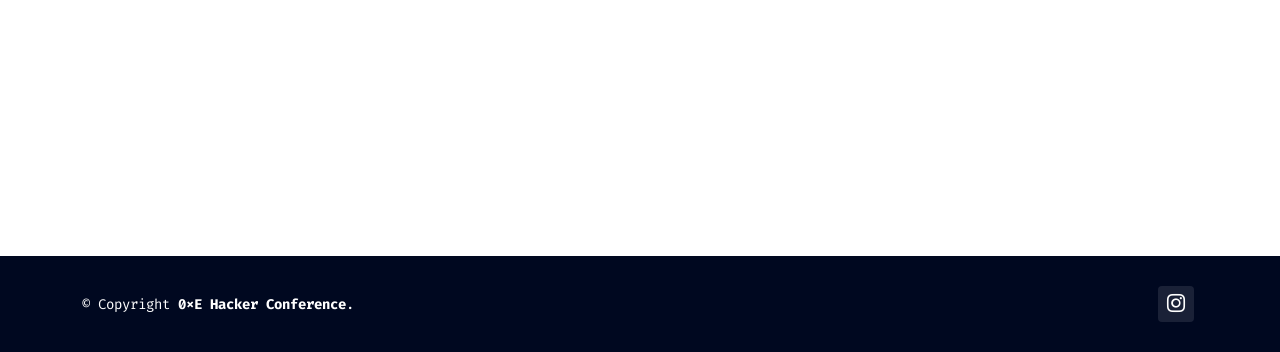
==== commit 99815054: "feat: update the partners" ====
--- a/index.html
+++ b/index.html
@@ -462,8 +462,9 @@
 
             <div class="container" data-aos="fade-up" data-aos-delay="100">
                 <div class="row g-0 d-flex justify-content-center clients-wrap">
-                    <div class="col-xl-3 col-md-4 client-logo">
+                    <div class="col-12 client-logo flex gap-5 flex-wrap">
                         <img alt="" class="img-fluid" src="assets/img/partners/bughunt.png">
+                        <img alt="" class="img-fluid" src="assets/img/partners/thallium.png">
                     </div>
                 </div>
             </div>
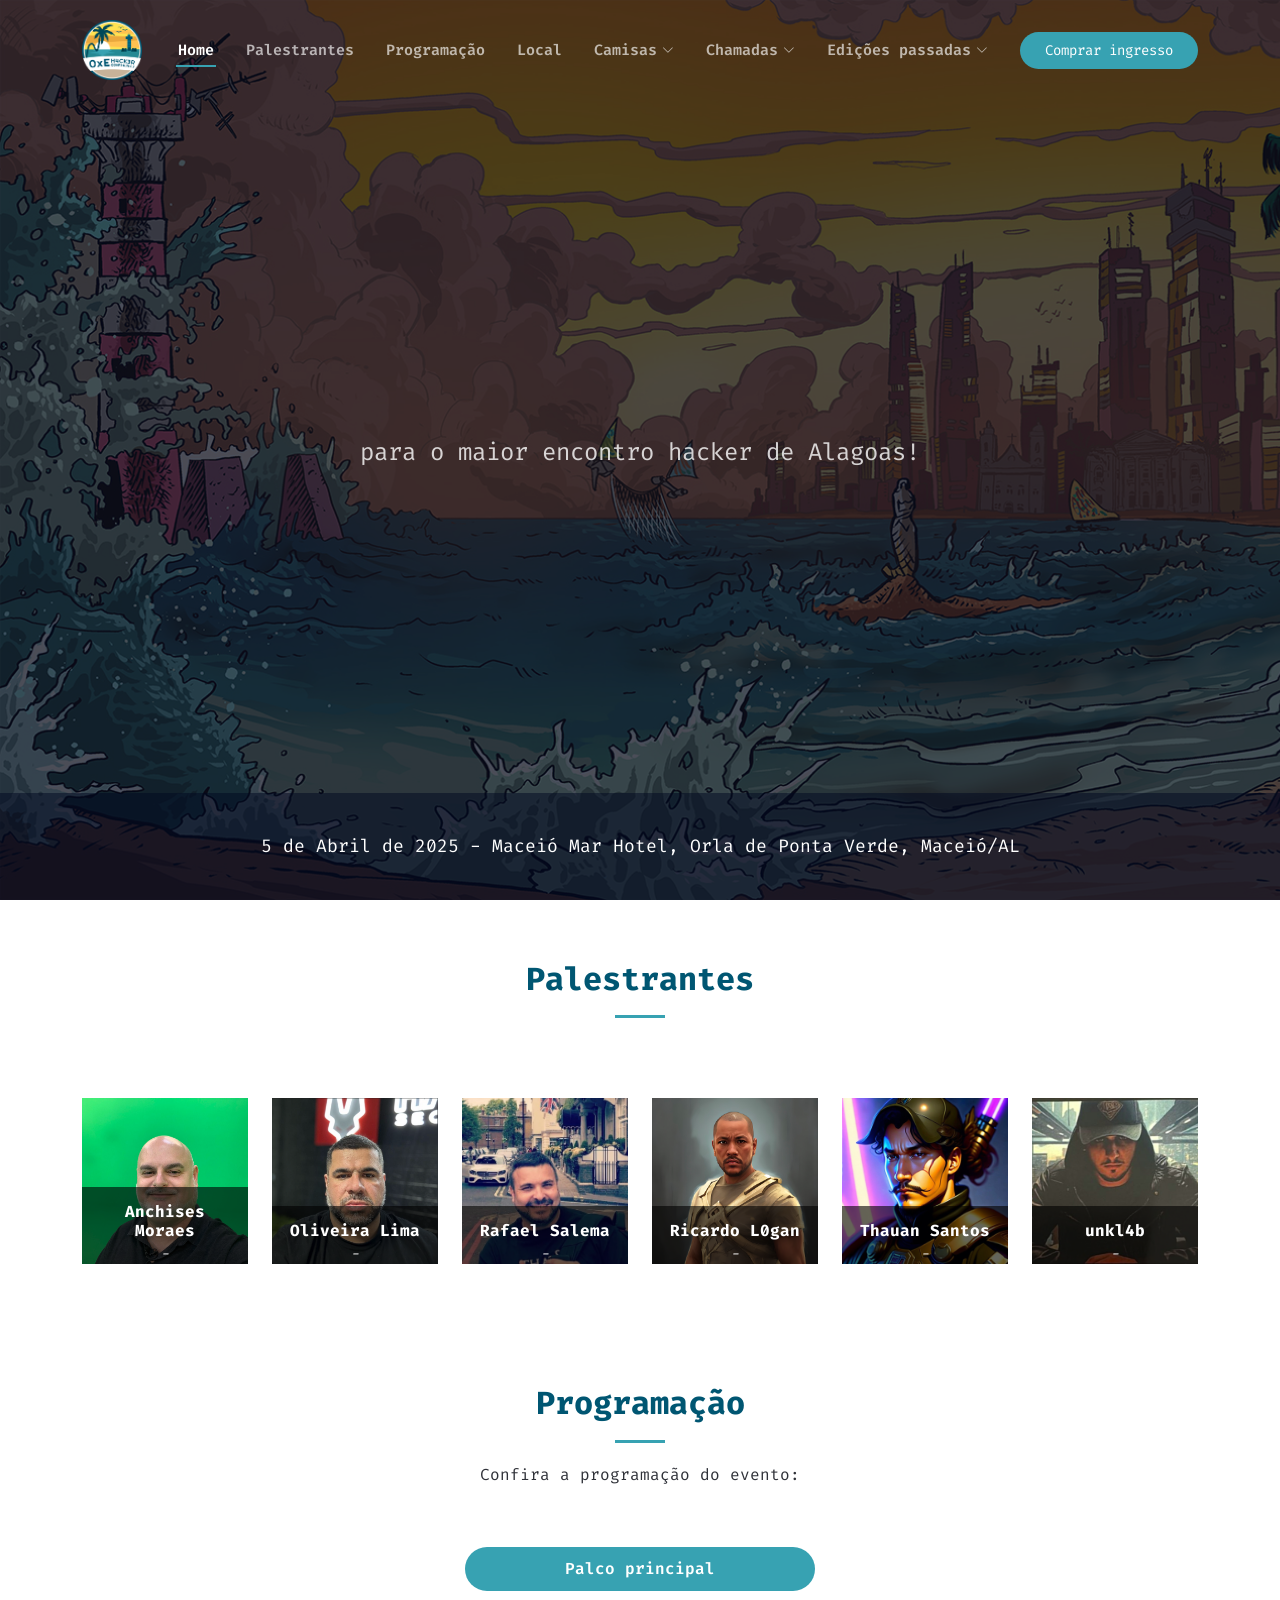
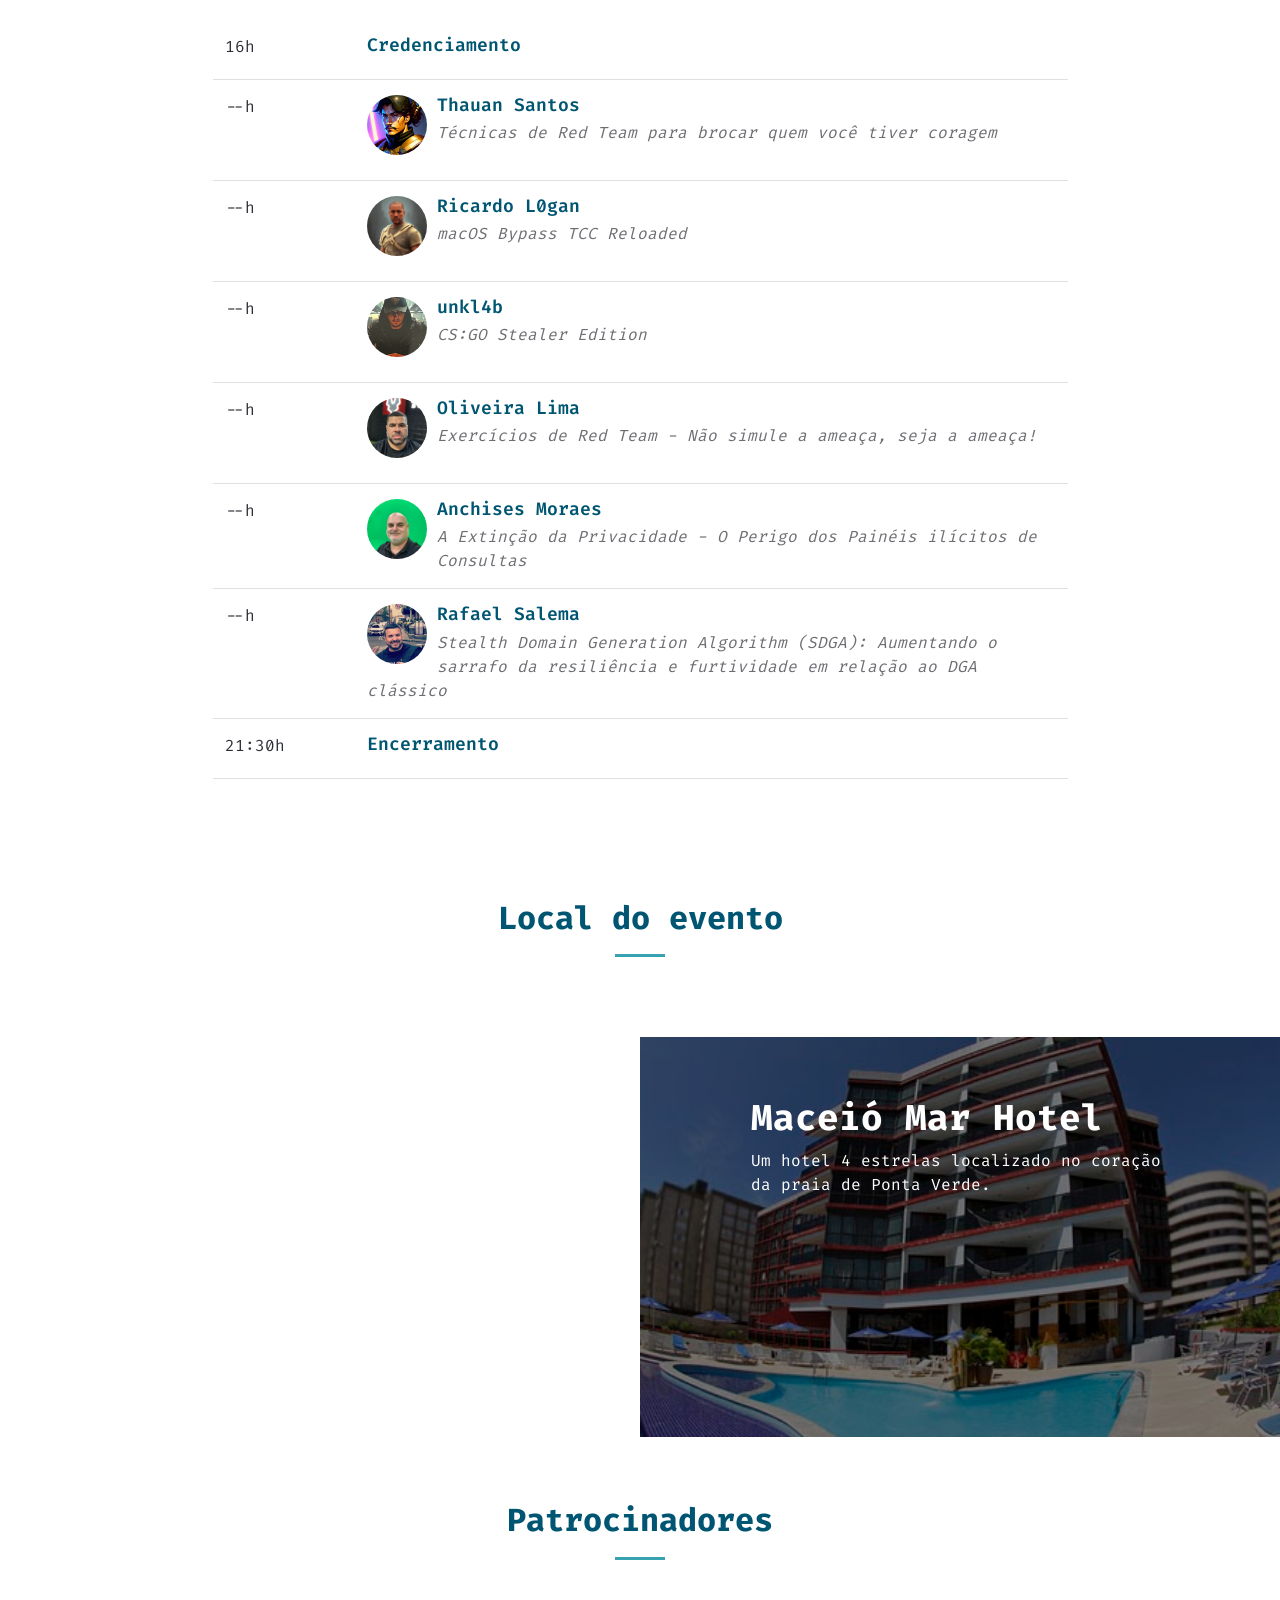
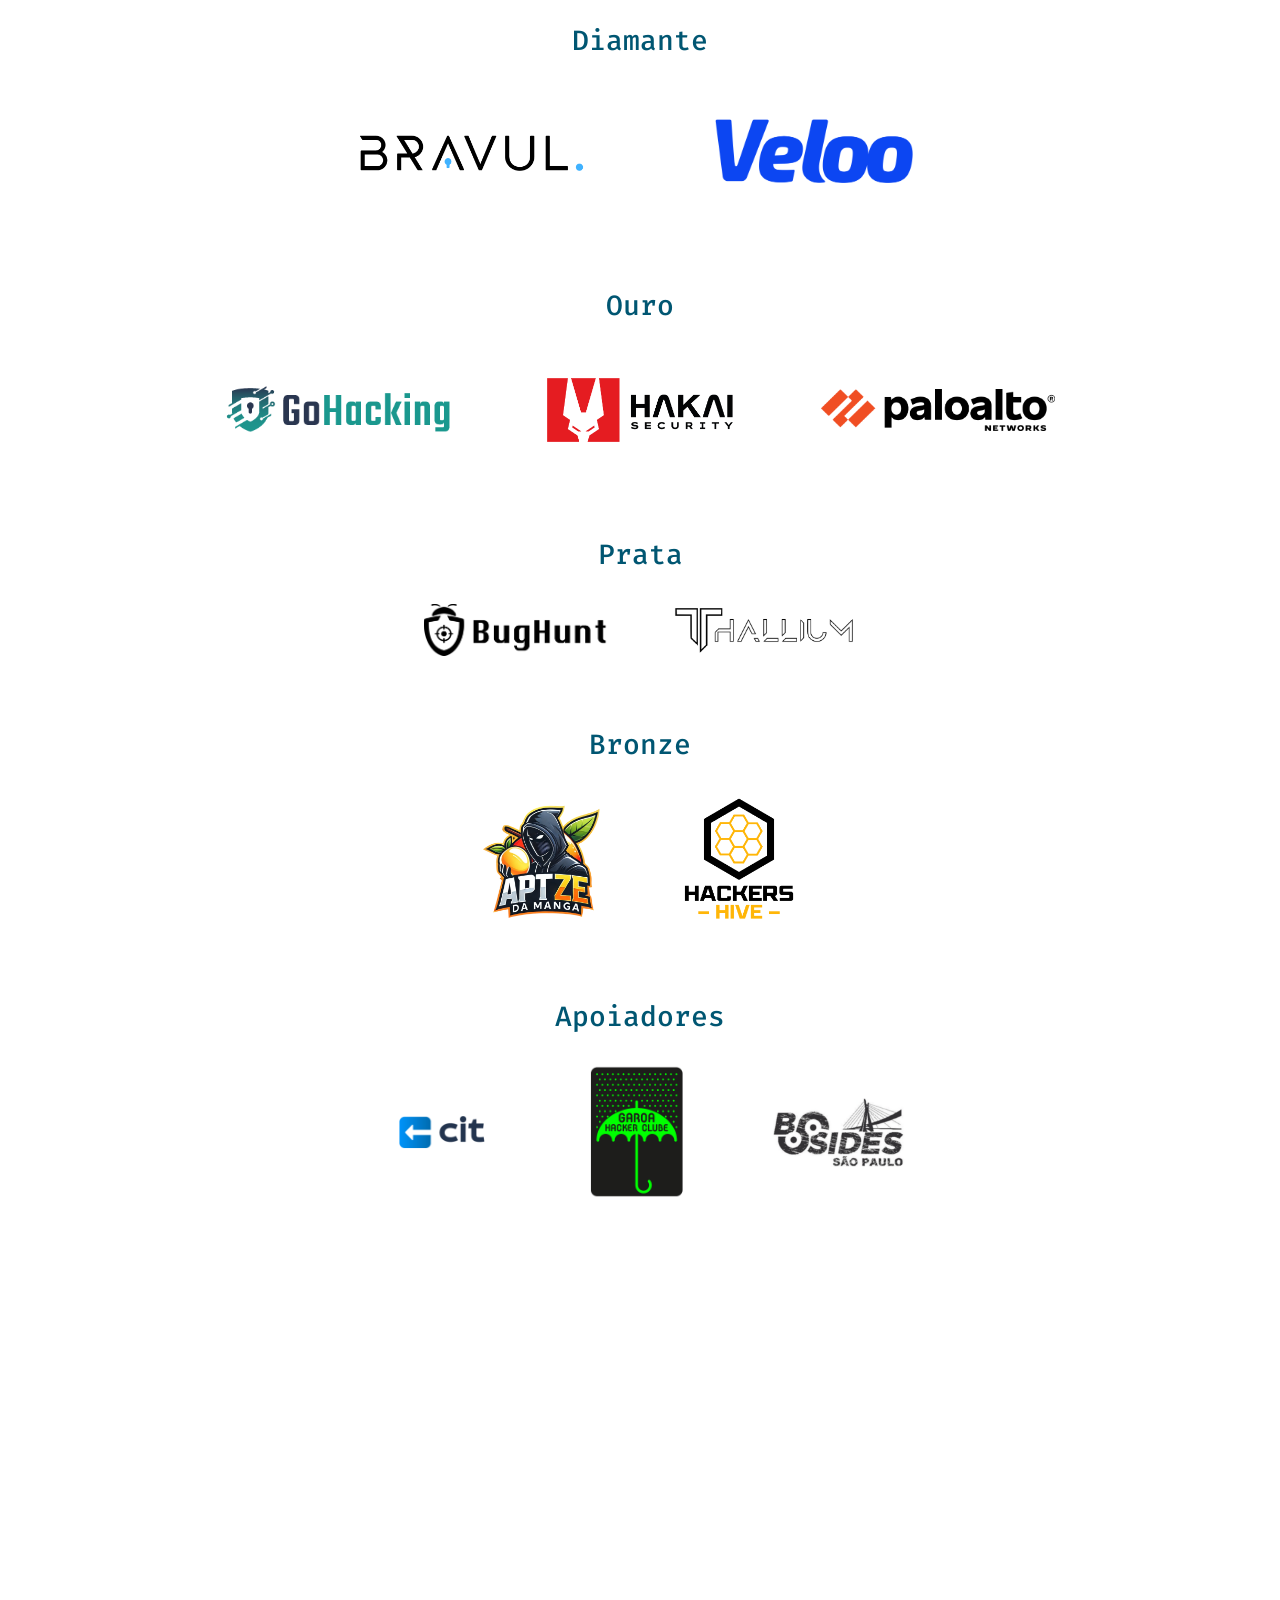
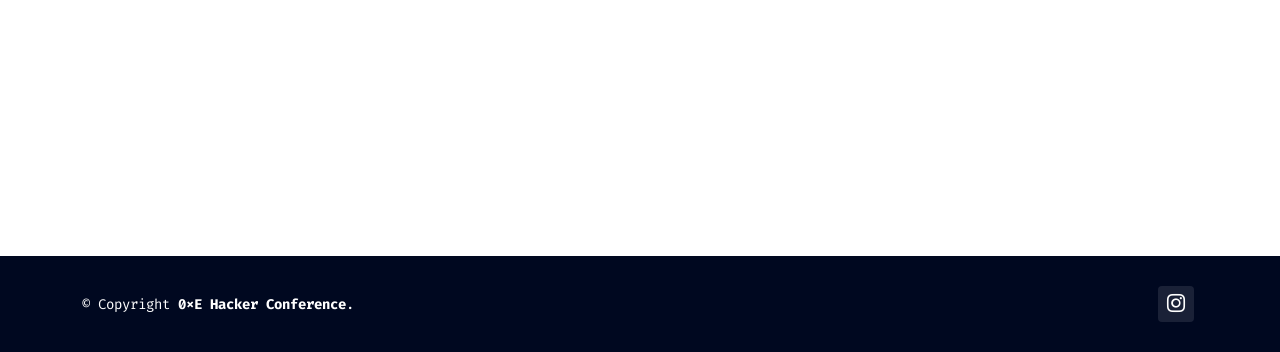
==== commit 17814552: "feat: add the store link" ====
--- a/index.html
+++ b/index.html
@@ -56,6 +56,16 @@
                 <li><a href="#speakers">Palestrantes</a></li>
                 <li><a href="#schedule">Programação</a></li>
                 <li><a href="#venue">Local</a></li>
+                <li class="dropdown"><a href="#"><span>Camisas</span> <i
+                        class="bi bi-chevron-down toggle-dropdown"></i></a>
+                    <ul>
+                        <li>
+                            <a href="https://forms.gle/txqYEjNpsXENXvY68"
+                               target="_blank">0xE Hacker Club</a></li>
+                        <li>
+                            <a href="https://forms.gle/s3JscQB1q5Mro6J89" target="_blank">0xE Hacker Conference</a></li>
+                    </ul>
+                </li>
                 <li class="dropdown"><a href="#"><span>Chamadas</span> <i
                         class="bi bi-chevron-down toggle-dropdown"></i></a>
                     <ul>
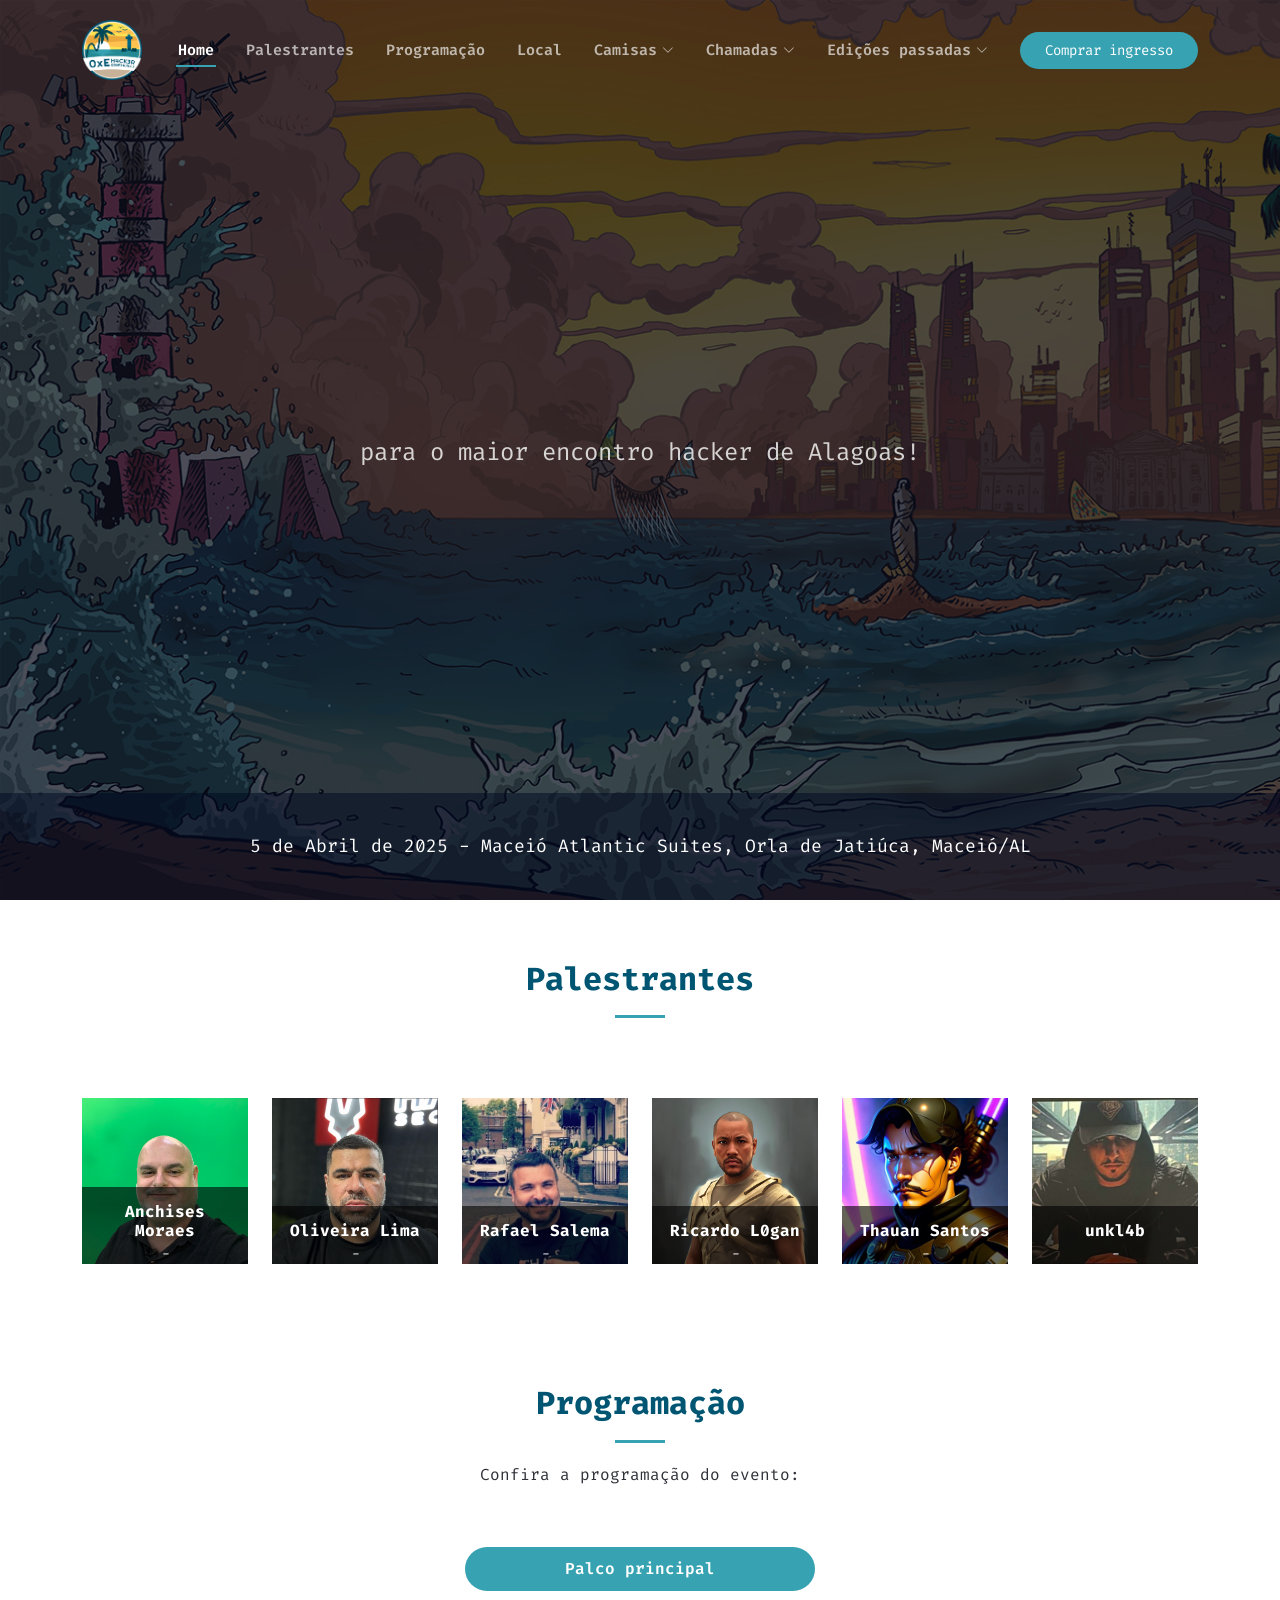
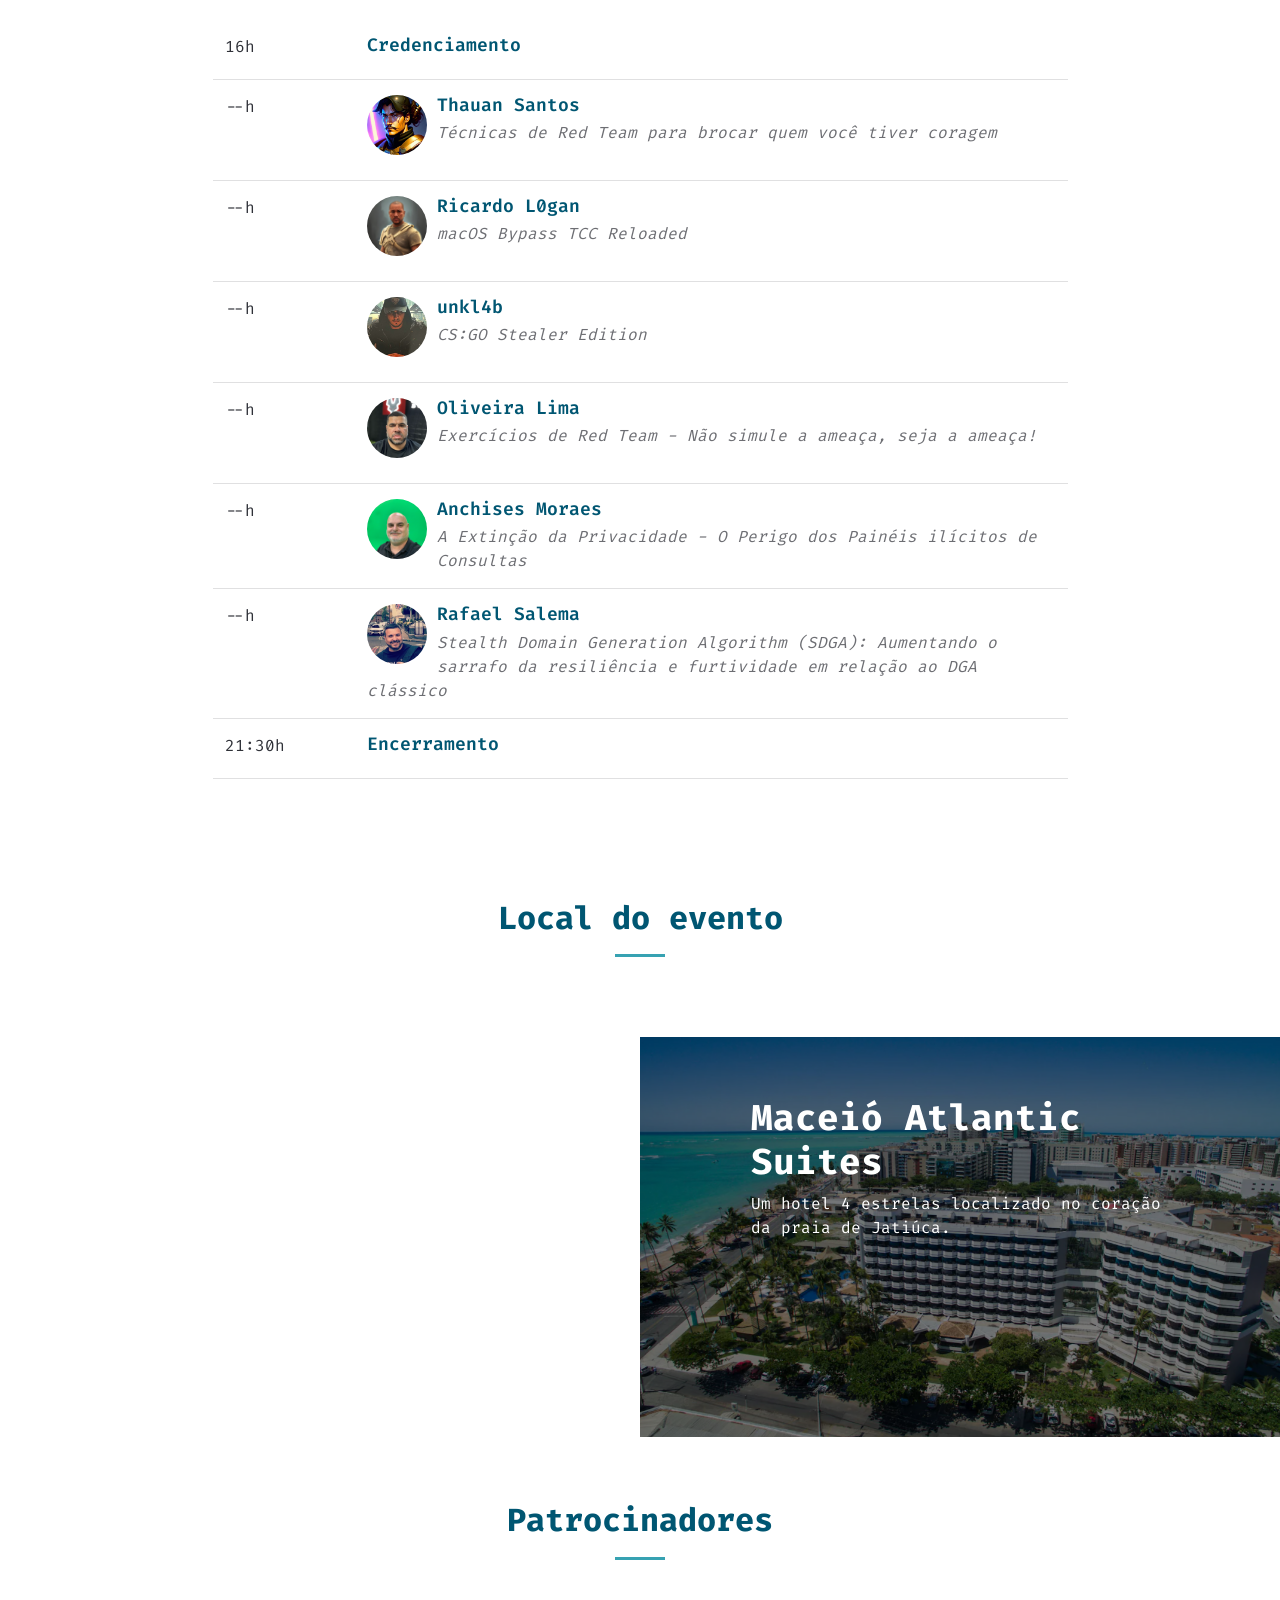
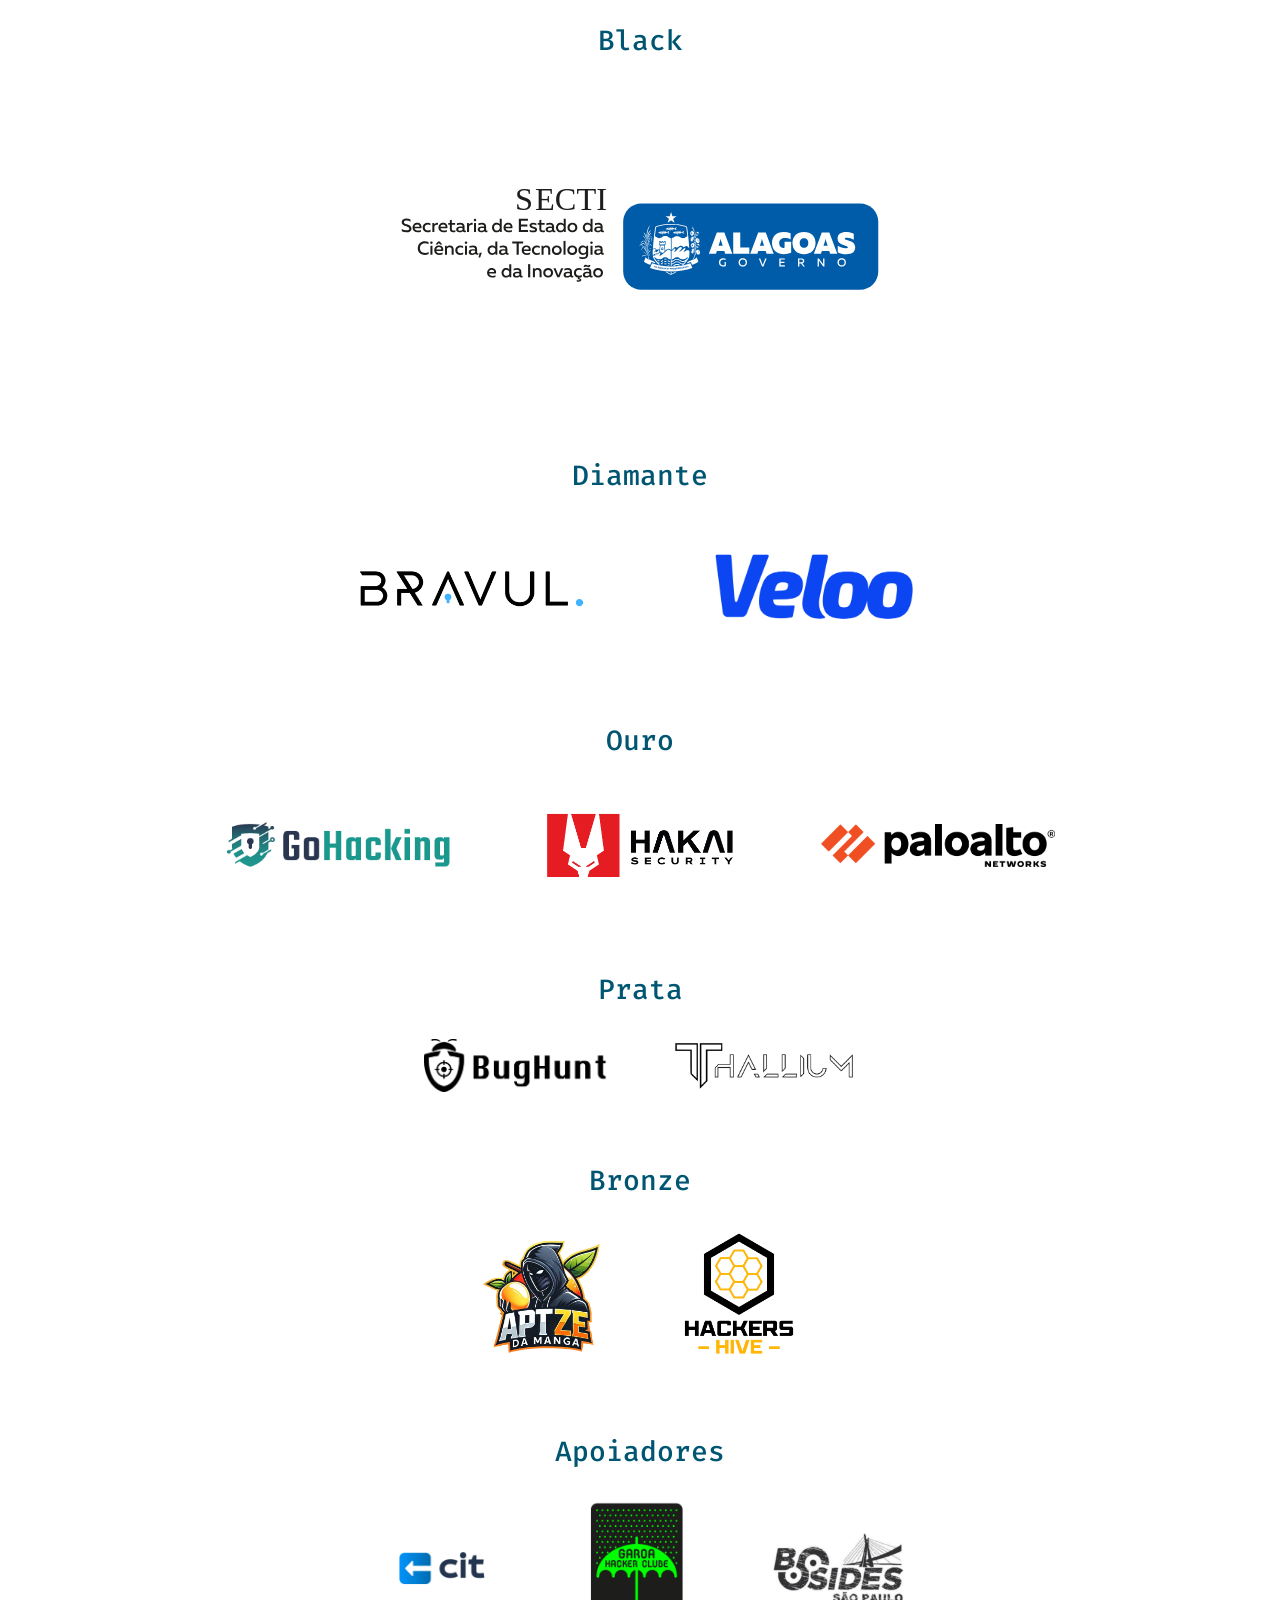
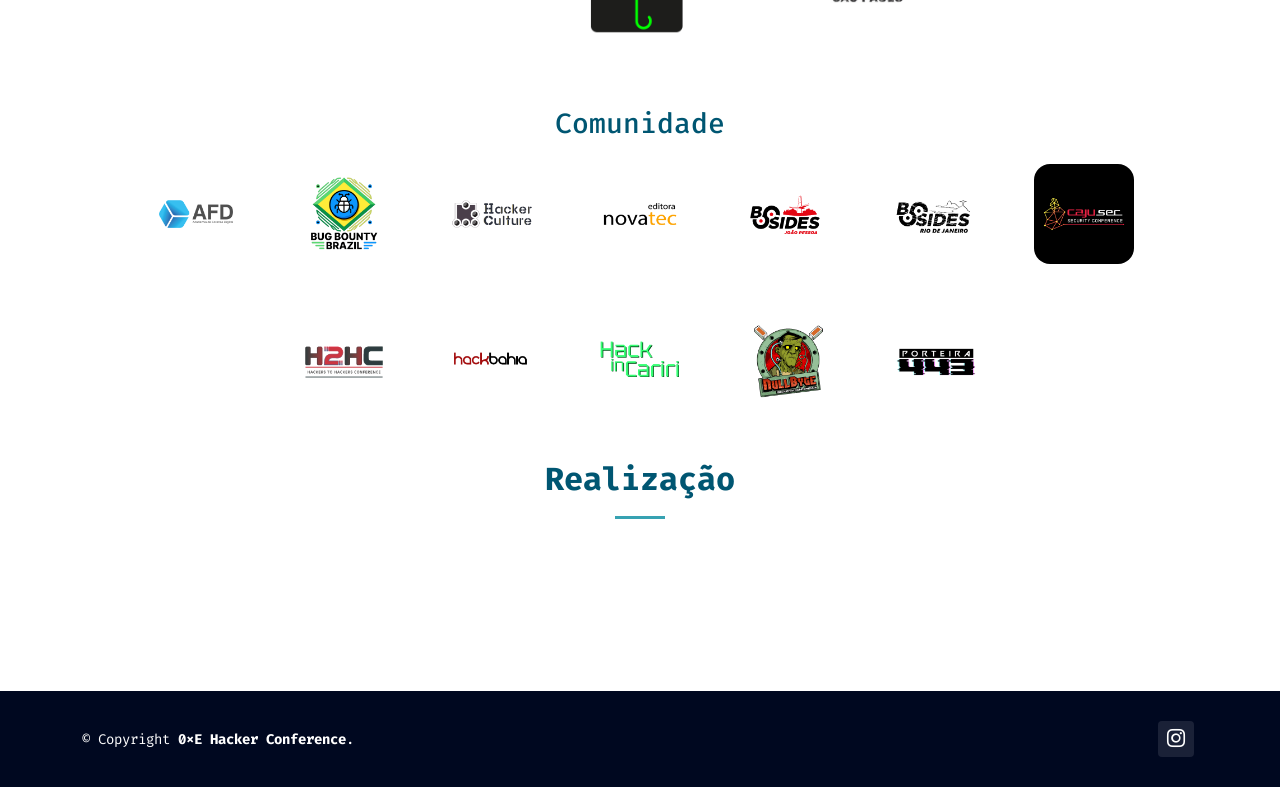
==== commit 5beacc99: "feat: update local and add new partner" ====
--- a/index.html
+++ b/index.html
@@ -108,7 +108,7 @@
 
         <div class="about-info mt-auto position-relative">
             <div class="container position-relative">
-                <p>5 de Abril de 2025 - Maceió Mar Hotel, Orla de Ponta Verde, Maceió/AL</p>
+                <p>5 de Abril de 2025 - Maceió Atlantic Suites, Orla de Jatiúca, Maceió/AL</p>
             </div>
         </div>
 
@@ -408,15 +408,14 @@
                 <div class="col-lg-6 venue-map">
                     <iframe allowfullscreen=""
                             frameborder="0"
-                            src="https://maps.google.com/maps?width=100%25&amp;height=600&amp;hl=en&amp;q=macei%C3%B3%20mar%20hotel+(Macei%C3%B3%20Mar%20Hotel)&amp;t=&amp;z=17&amp;ie=UTF8&amp;iwloc=B&amp;output=embed"
+                            src="https://maps.google.com/maps?width=100%25&amp;height=600&amp;hl=en&amp;q=macei%C3%B3%20atlantic%20suites+(My%20Business%20Name)&amp;t=&amp;z=17&amp;ie=UTF8&amp;iwloc=B&amp;output=embed"
                             style="border:0"></iframe>
-
                 </div>
                 <div class="col-lg-6 venue-info">
                     <div class="row justify-content-center">
                         <div class="col-11 col-lg-8 position-relative">
-                            <h3>Maceió Mar Hotel</h3>
-                            <p>Um hotel 4 estrelas localizado no coração da praia de Ponta Verde.</p>
+                            <h3>Maceió Atlantic Suites</h3>
+                            <p>Um hotel 4 estrelas localizado no coração da praia de Jatiúca.</p>
                         </div>
                     </div>
                 </div>
@@ -431,6 +430,20 @@
     <section class="sponsors section" id="sponsors">
         <div class="container section-title mb-0 mt-5 pb-0" data-aos="fade-up">
             <h2>Patrocinadores</h2>
+        </div>
+
+        <div class="black">
+            <div class="mb-3 mt-5 pt-3 d-flex justify-content-center" data-aos="fade-up">
+                <h3>Black</h3>
+            </div>
+
+            <div class="container" data-aos="fade-up" data-aos-delay="100">
+                <div class="row g-0 d-flex justify-content-center clients-wrap">
+                    <div class="col-12 client-logo flex gap-5 flex-wrap">
+                        <img alt="" class="img-fluid bg-white rounded-4" src="assets/img/partners/secti.svg">
+                    </div>
+                </div>
+            </div>
         </div>
 
         <div class="diamond">
--- a/assets/css/main.css
+++ b/assets/css/main.css
@@ -1212,7 +1212,7 @@
 }
 
 .venue .venue-info {
-    background: url("../img/mmo.jpg") top center no-repeat;
+    background: url("../img/mas.png") top center no-repeat;
     background-size: cover;
     position: relative;
     padding-top: 60px;
@@ -1386,8 +1386,12 @@
 
 .sponsors .client-logo img {
     padding: 8px;
-    max-width: 300px;
+    max-width: 500px;
     transition: 0.3s;
+}
+
+.sponsors .black .client-logo img {
+    width: 500px;
 }
 
 .sponsors .diamond .client-logo img {
@@ -1419,7 +1423,11 @@
 
 @media (max-width: 640px) {
     .sponsors .client-logo img {
-        max-width: 200px;
+        max-width: 300px;
+    }
+
+    .sponsors .black .client-logo img {
+        width: 300px;
     }
 
     .sponsors .diamond .client-logo img {
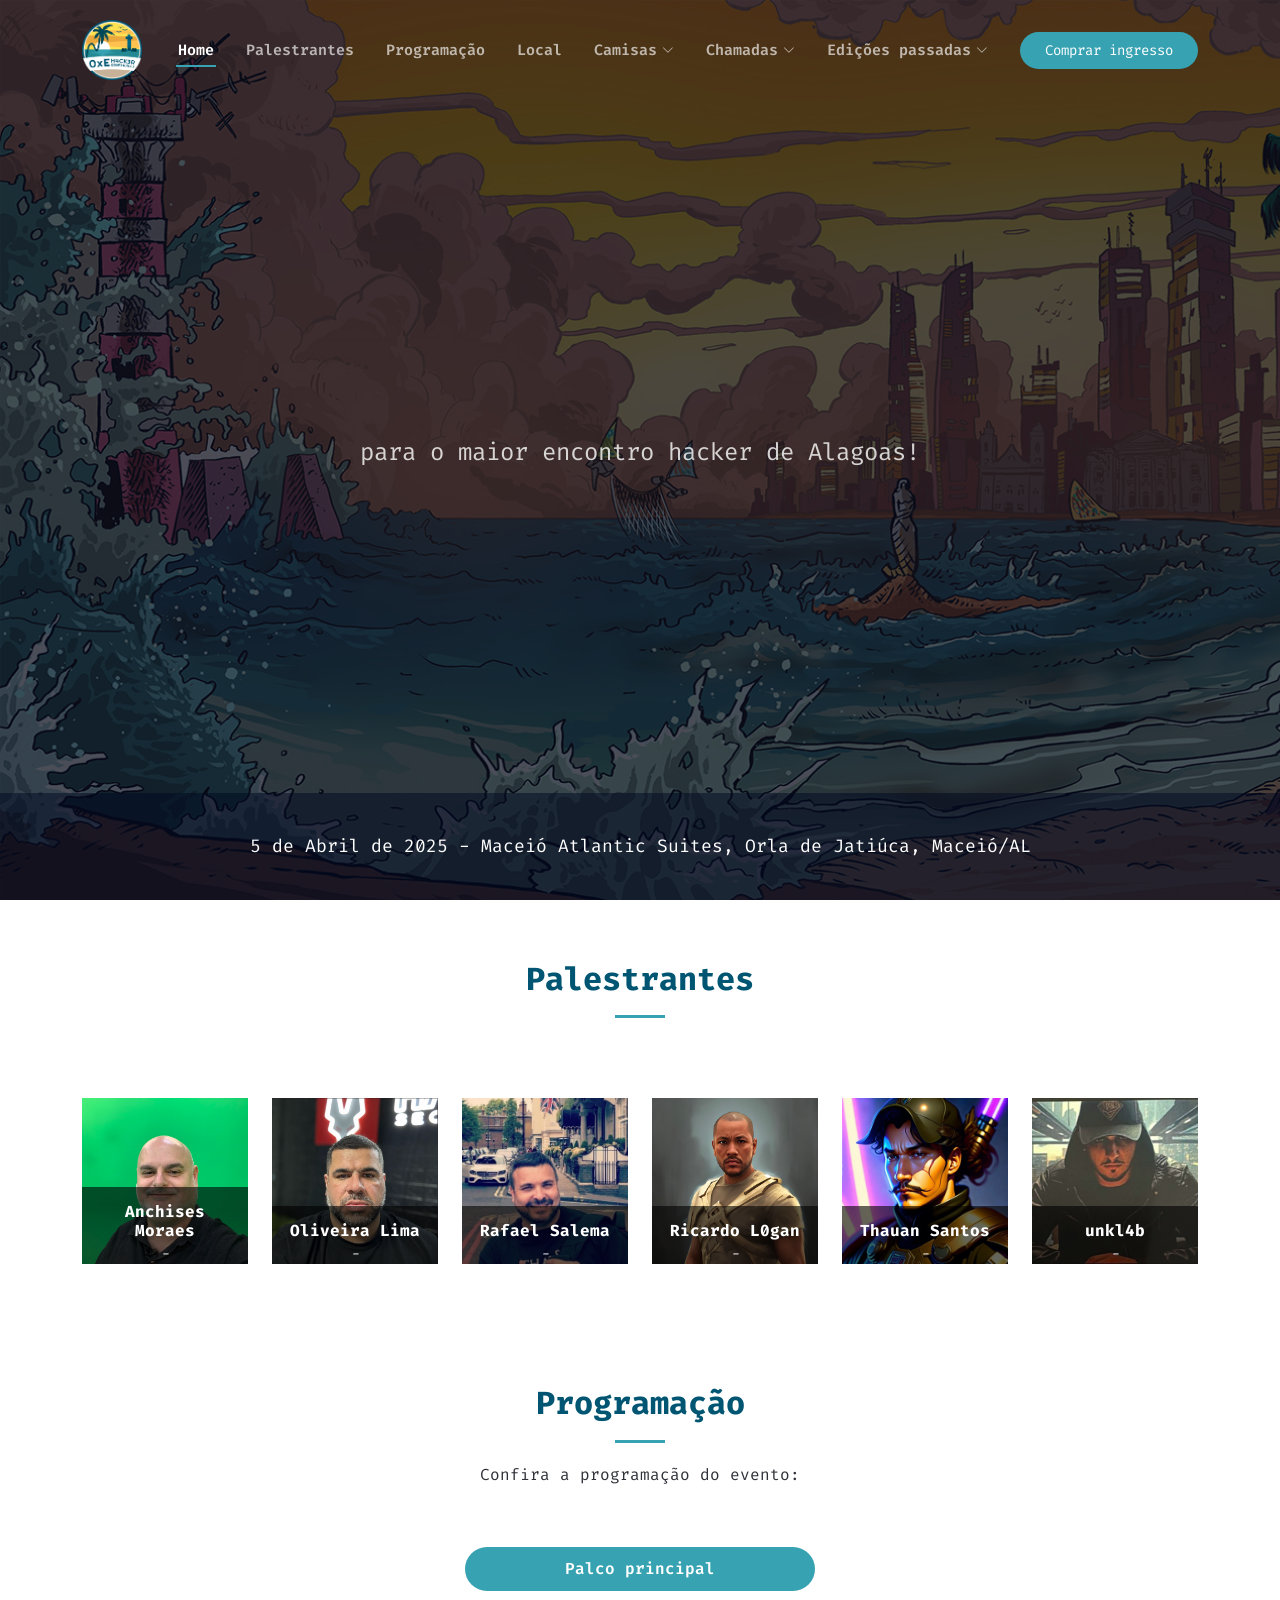
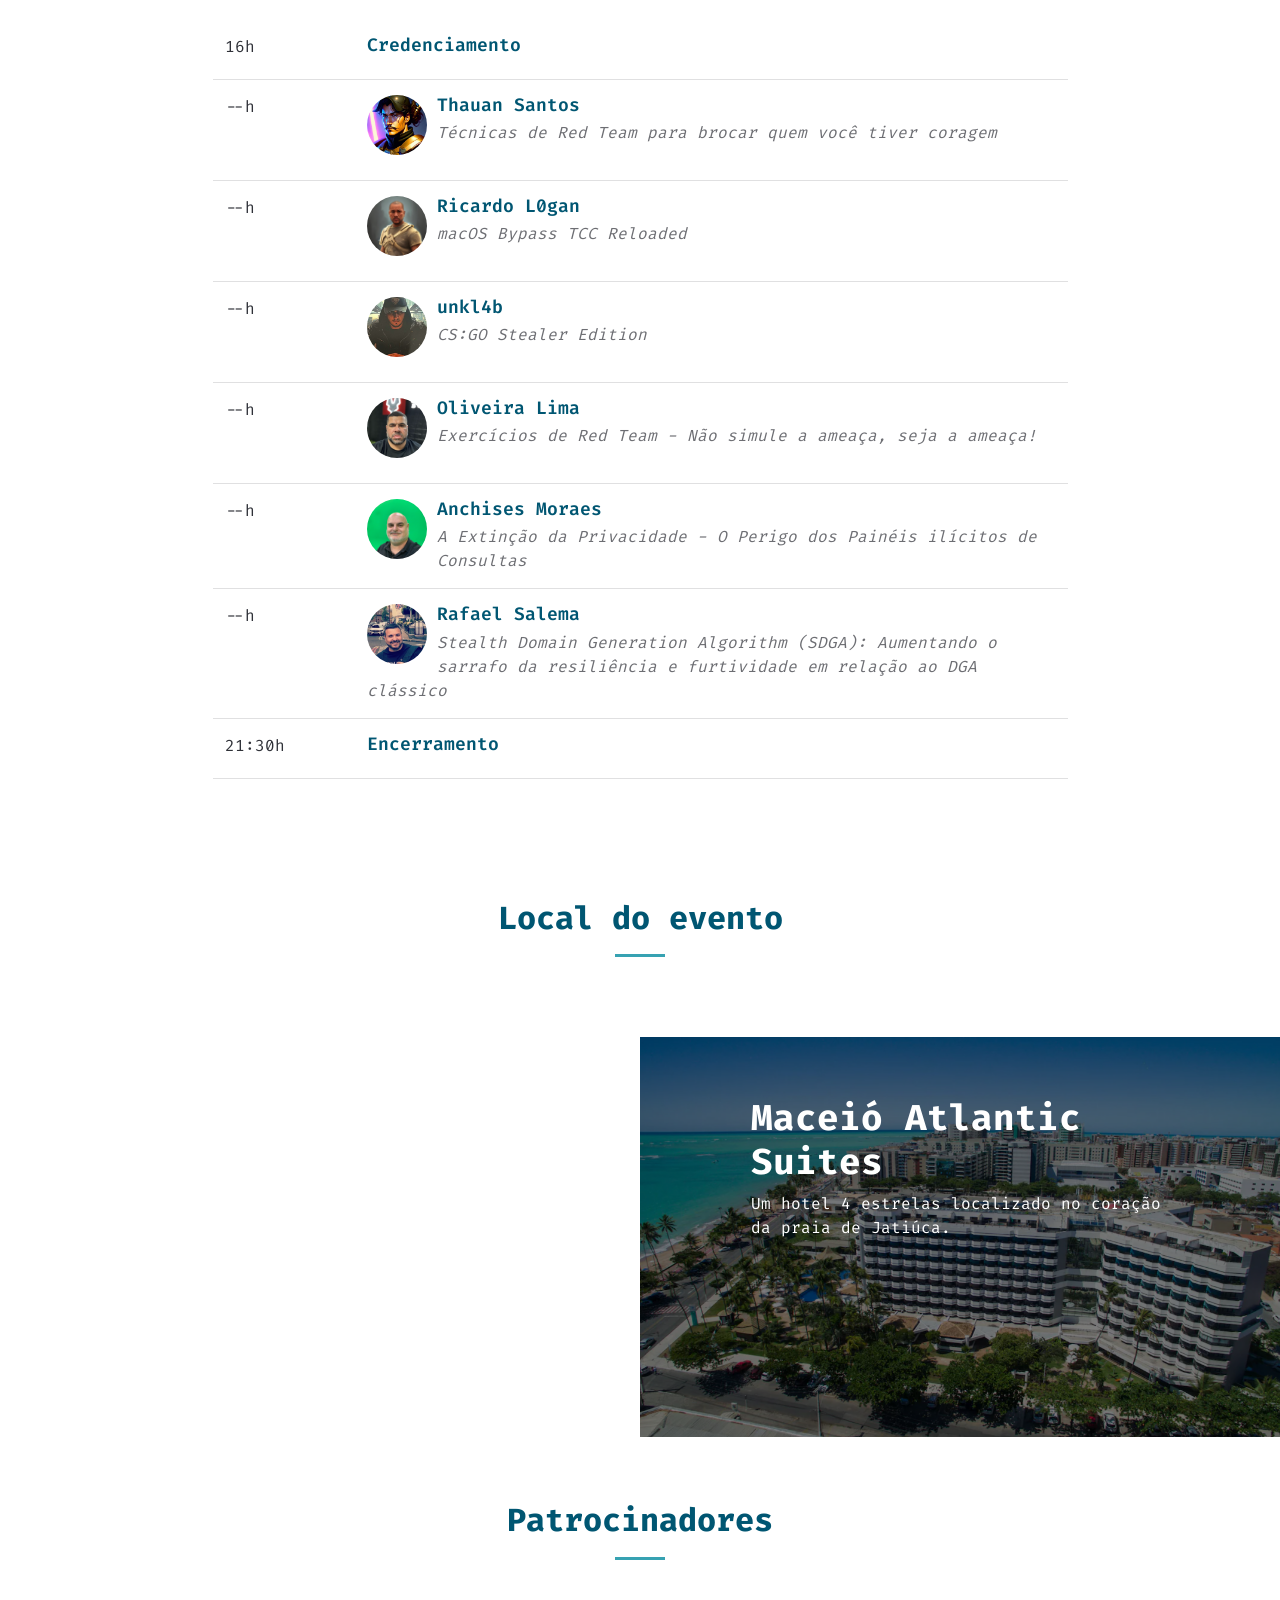
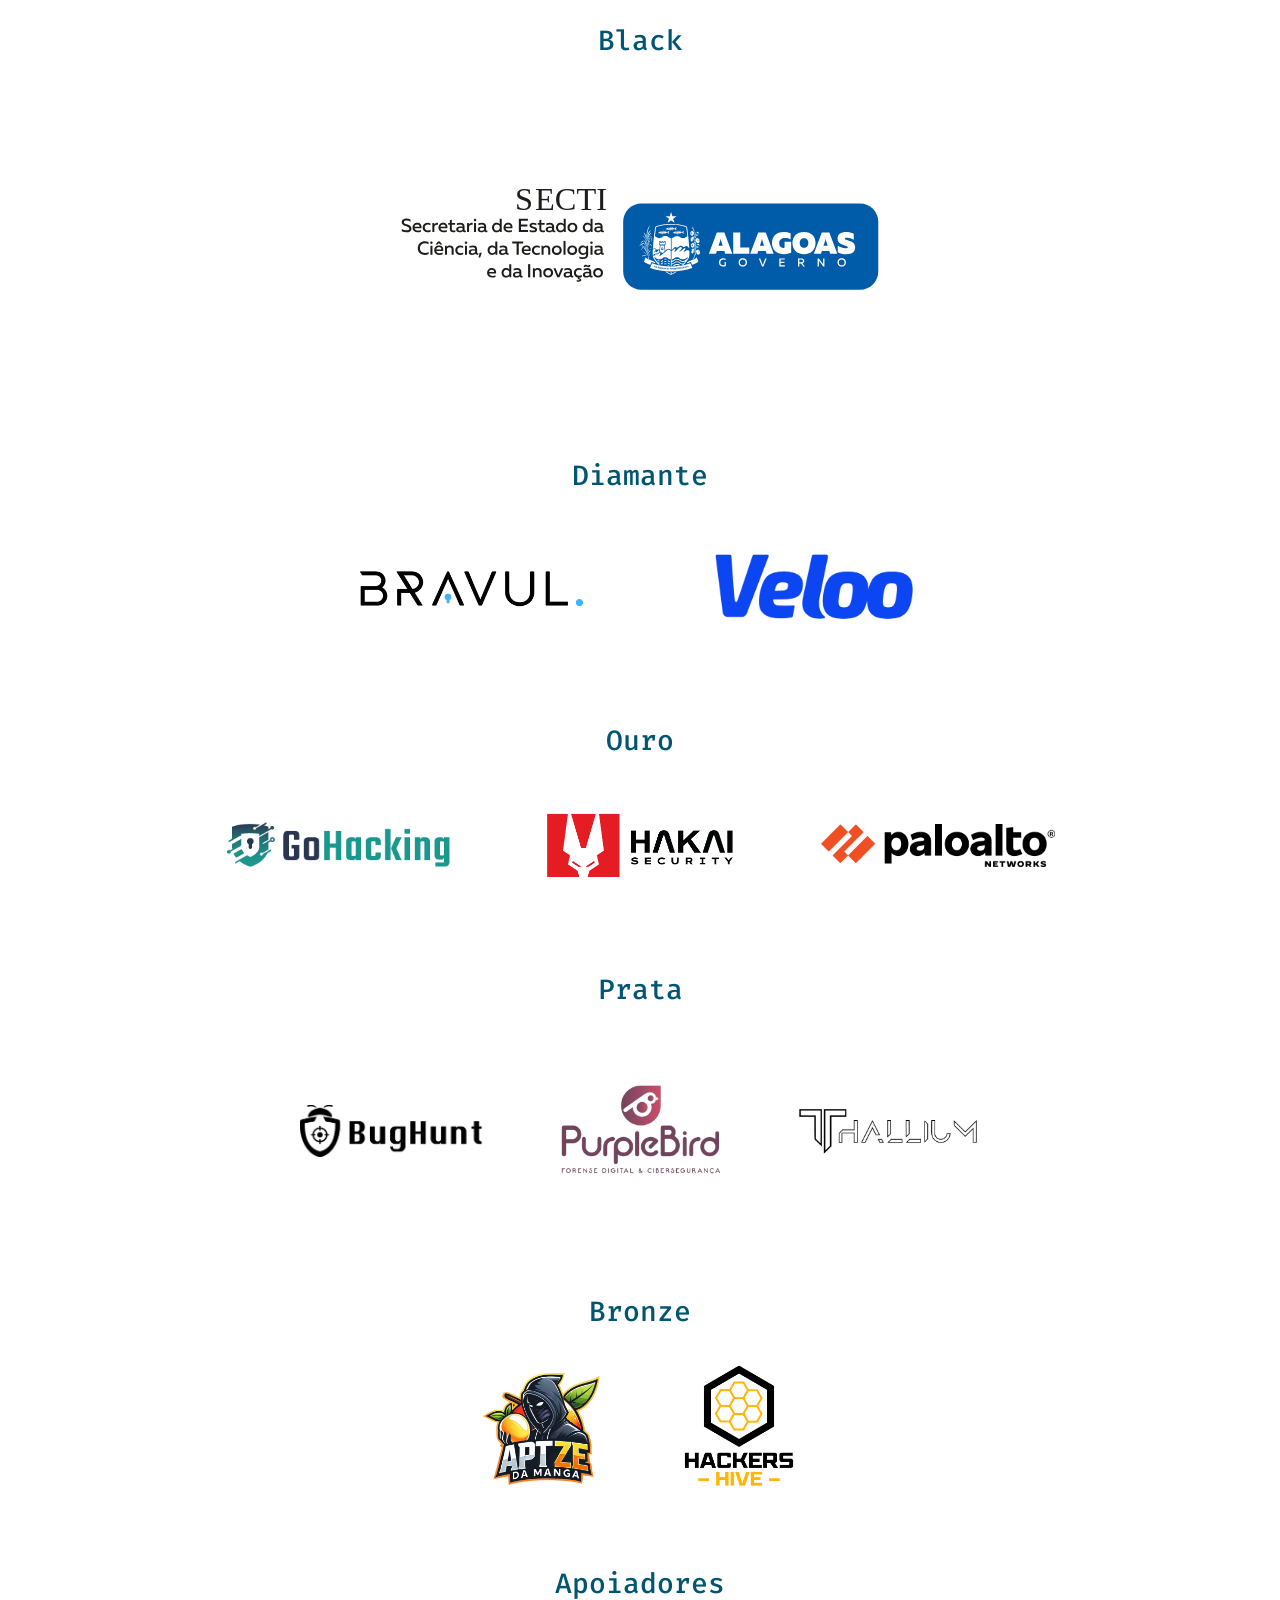
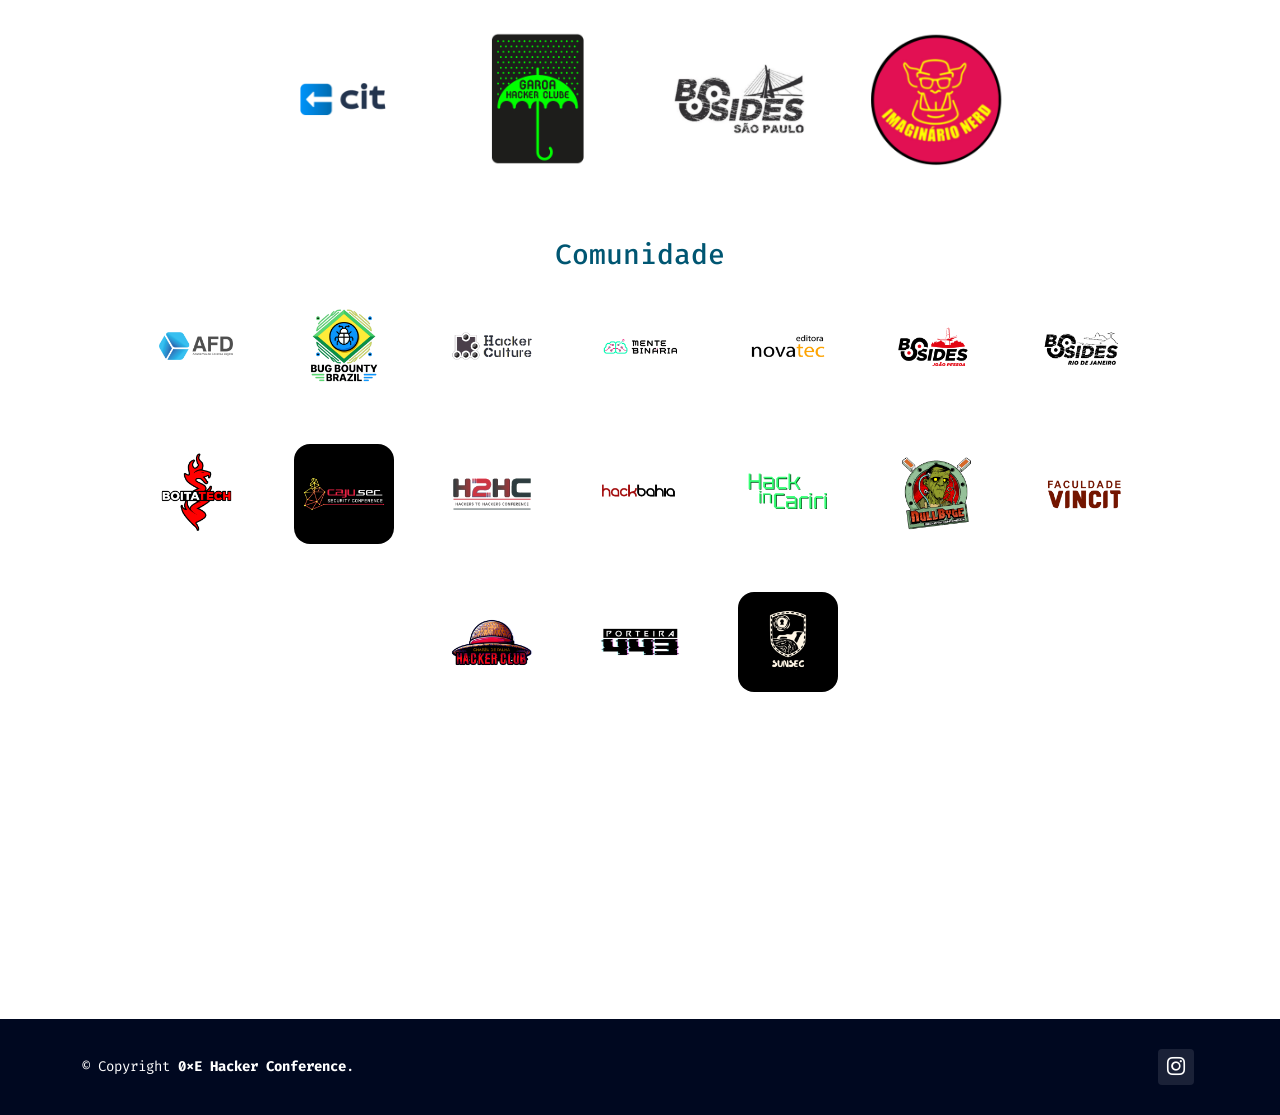
==== commit 0079e895: "feat: add new partners" ====
--- a/index.html
+++ b/index.html
@@ -487,6 +487,7 @@
                 <div class="row g-0 d-flex justify-content-center clients-wrap">
                     <div class="col-12 client-logo flex gap-5 flex-wrap">
                         <img alt="" class="img-fluid" src="assets/img/partners/bughunt.png">
+                        <img alt="" class="img-fluid" src="assets/img/partners/purplebird.png">
                         <img alt="" class="img-fluid" src="assets/img/partners/thallium.png">
                     </div>
                 </div>
@@ -521,6 +522,7 @@
                         <img alt="" class="img-fluid" src="assets/img/partners/cit.png">
                         <img alt="" class="img-fluid" src="assets/img/partners/garoa.png">
                         <img alt="" class="img-fluid bg-white rounded-4 p-3r" src="assets/img/partners/bsidessp.png">
+                        <img alt="" class="img-fluid bg-white rounded-4 p-3r" src="assets/img/partners/imaginario.png">
                     </div>
                 </div>
             </div>
@@ -539,15 +541,20 @@
                         <img alt="" class="img-fluid" src="assets/img/partners/afd.png">
                         <img alt="" class="img-fluid" src="assets/img/partners/bbb.png">
                         <img alt="" class="img-fluid" src="assets/img/partners/hacker-culture.png">
+                        <img alt="" class="img-fluid" src="assets/img/partners/mb.png">
                         <img alt="" class="img-fluid" src="assets/img/partners/novatec.png">
                         <img alt="" class="img-fluid" src="assets/img/partners/bsidesjp.png">
                         <img alt="" class="img-fluid" src="assets/img/partners/bsidesrj.png">
+                        <img alt="" class="img-fluid" src="assets/img/partners/boitatech.png">
                         <img alt="" class="img-fluid bg-black" src="assets/img/partners/cajusec.png">
                         <img alt="" class="img-fluid" src="assets/img/partners/h2hc.png">
                         <img alt="" class="img-fluid" src="assets/img/partners/hackbahia.png">
                         <img alt="" class="img-fluid" src="assets/img/partners/hic.png">
                         <img alt="" class="img-fluid" src="assets/img/partners/nullbyte.png">
+                        <img alt="" class="img-fluid" src="assets/img/partners/vincit.png">
+                        <img alt="" class="img-fluid" src="assets/img/partners/chapeu.png">
                         <img alt="" class="img-fluid" src="assets/img/partners/porteira.png">
+                        <img alt="" class="img-fluid bg-black" src="assets/img/partners/sunsec.png">
                     </div>
                 </div>
             </div>
@@ -561,7 +568,7 @@
         </div>
 
         <div class="container" data-aos="fade-up" data-aos-delay="100">
-            <div class="row g-0 d-flex justify-content-center clients-wrap">
+            <div class="row g-0 d-flex justify-content-center clients-wrap mb-5">
                 <div class="col-xl-3 col-md-4 client-logo">
                     <img class="img-fluid" src="assets/img/partners/oxe.svg" width="200px">
                 </div><!-- End Client Item -->
